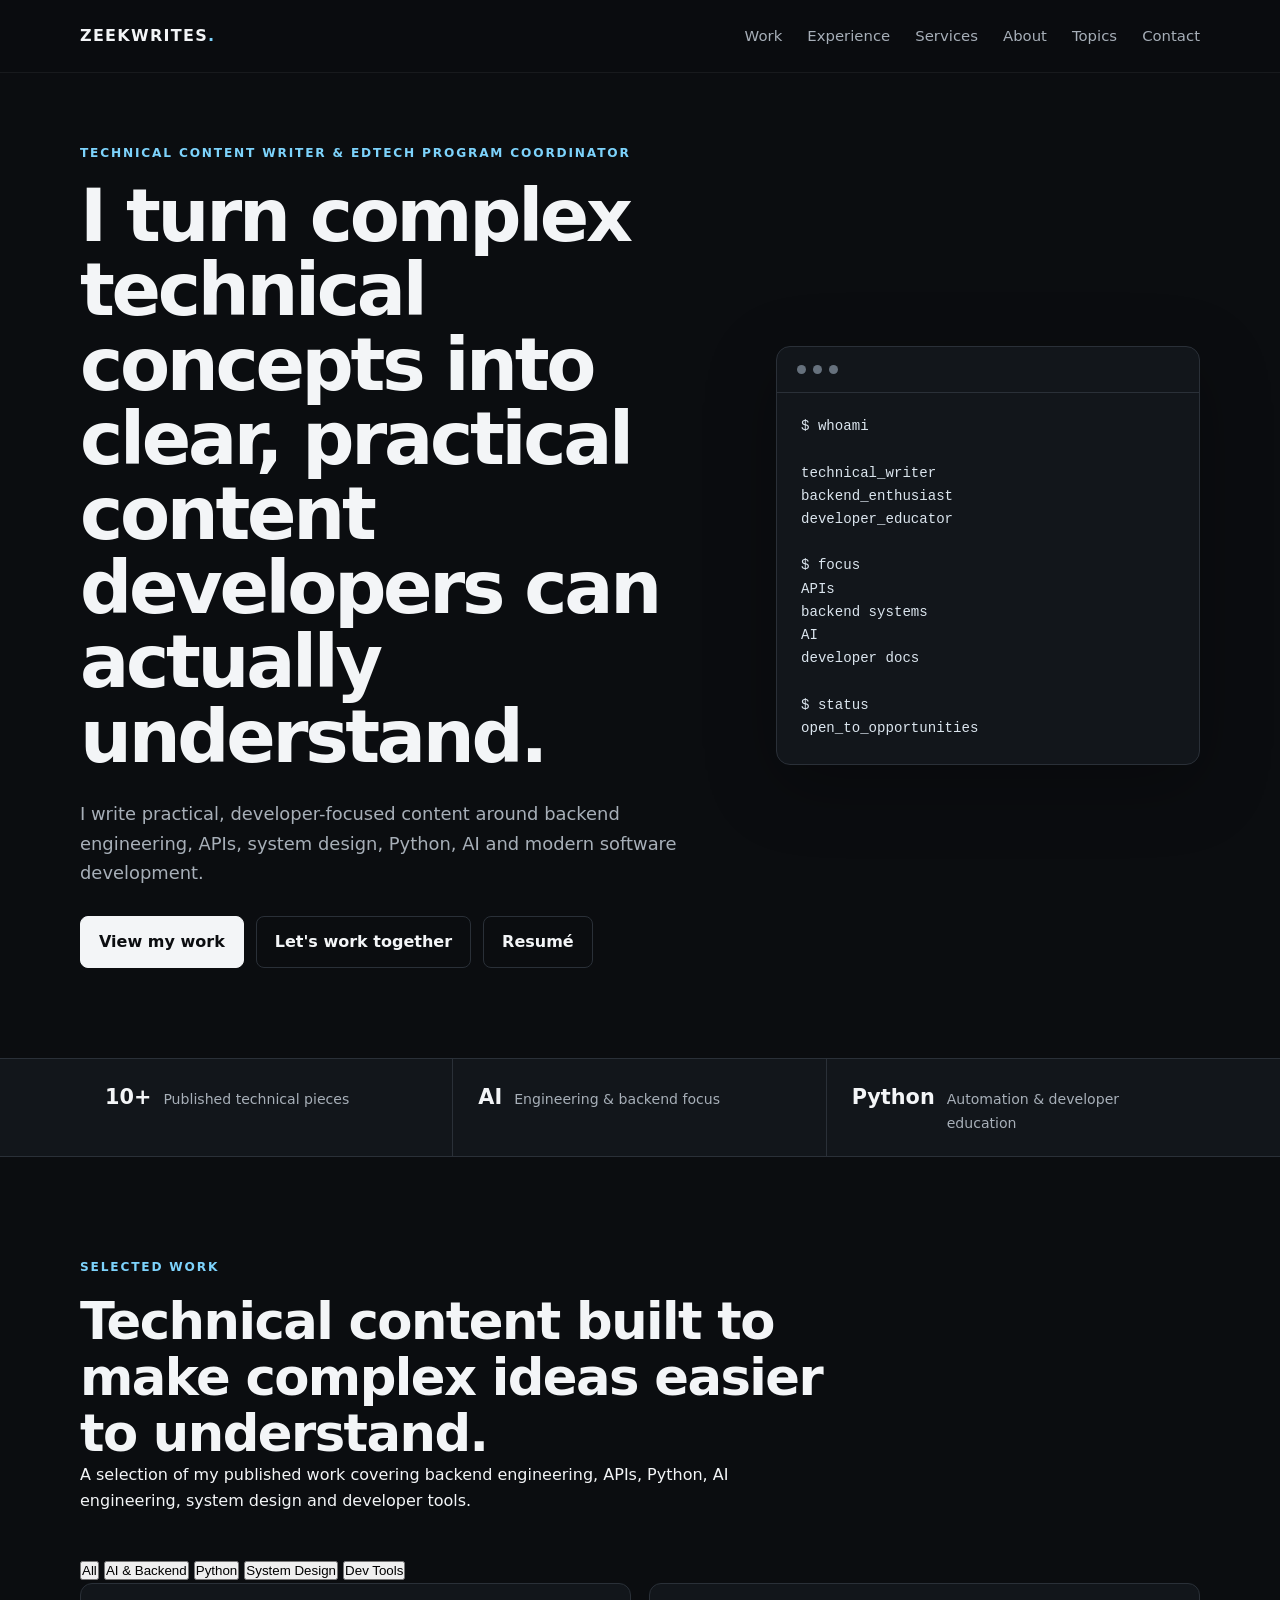
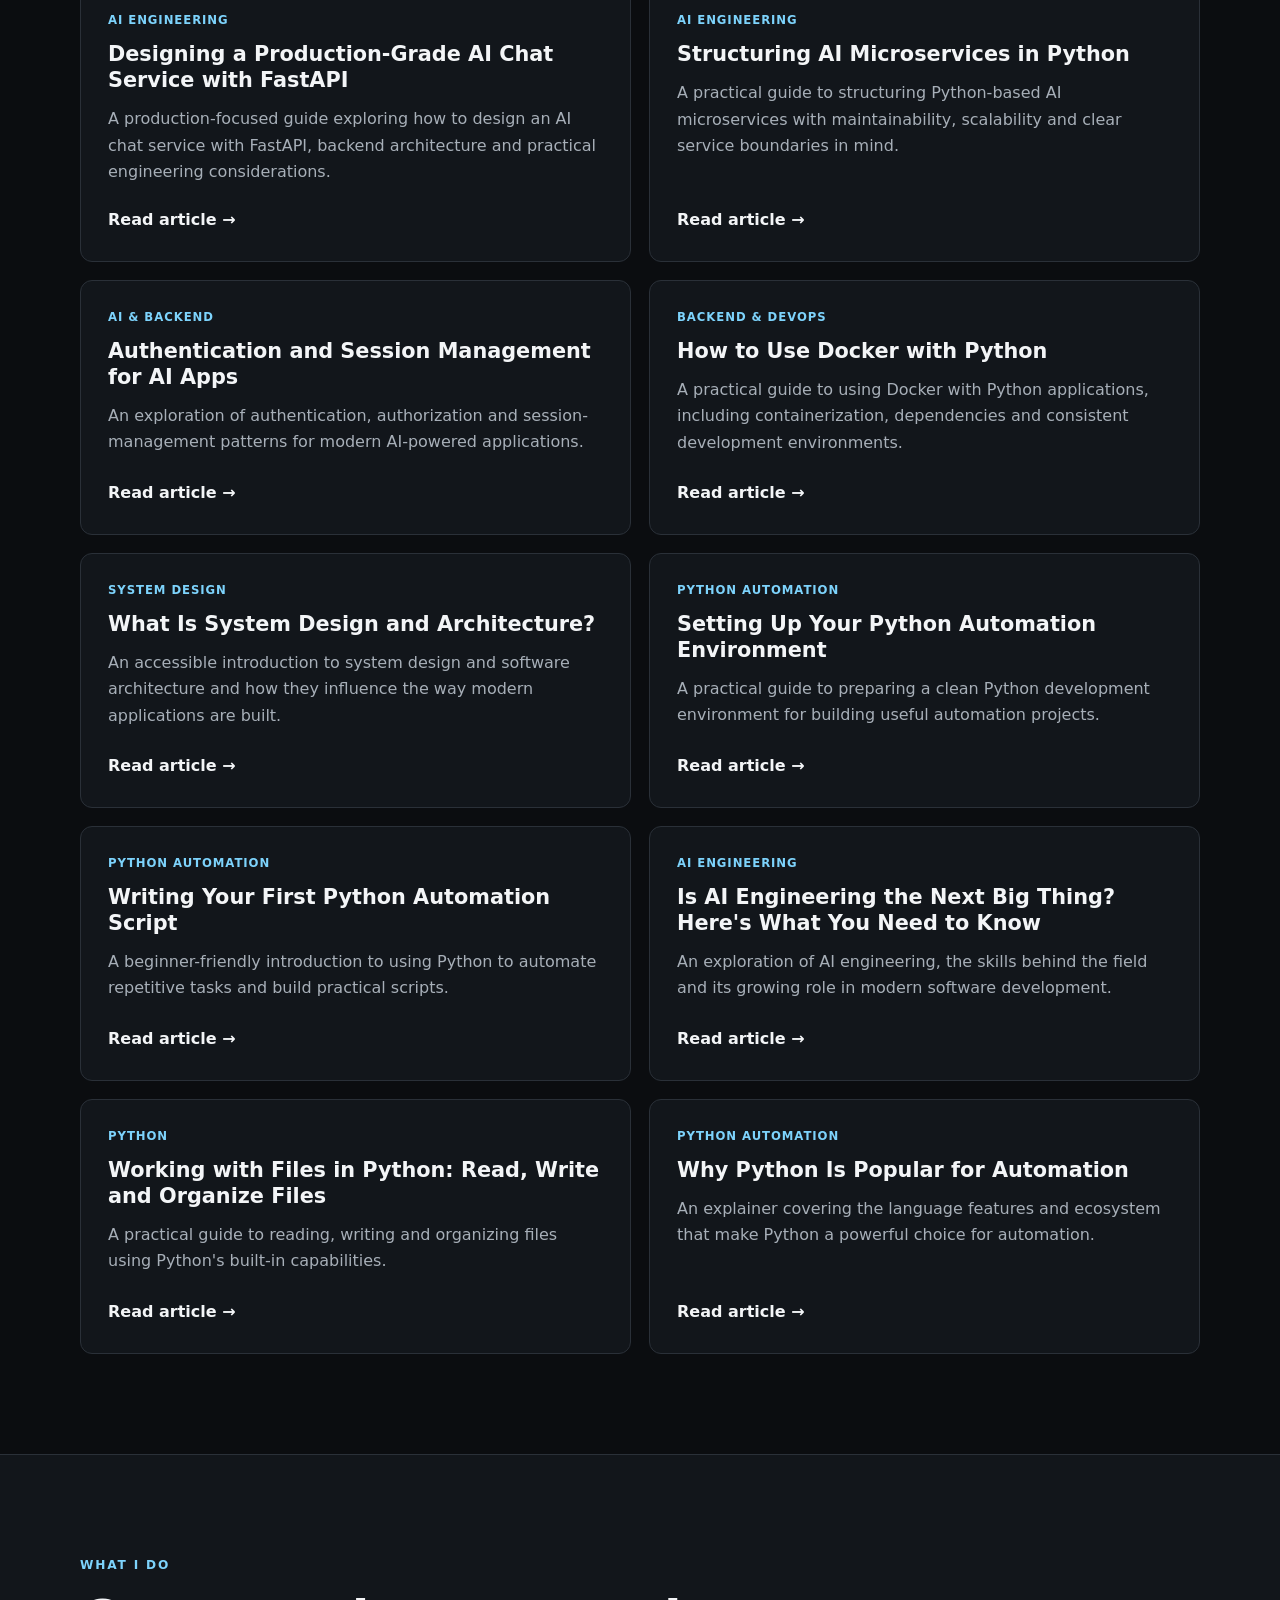
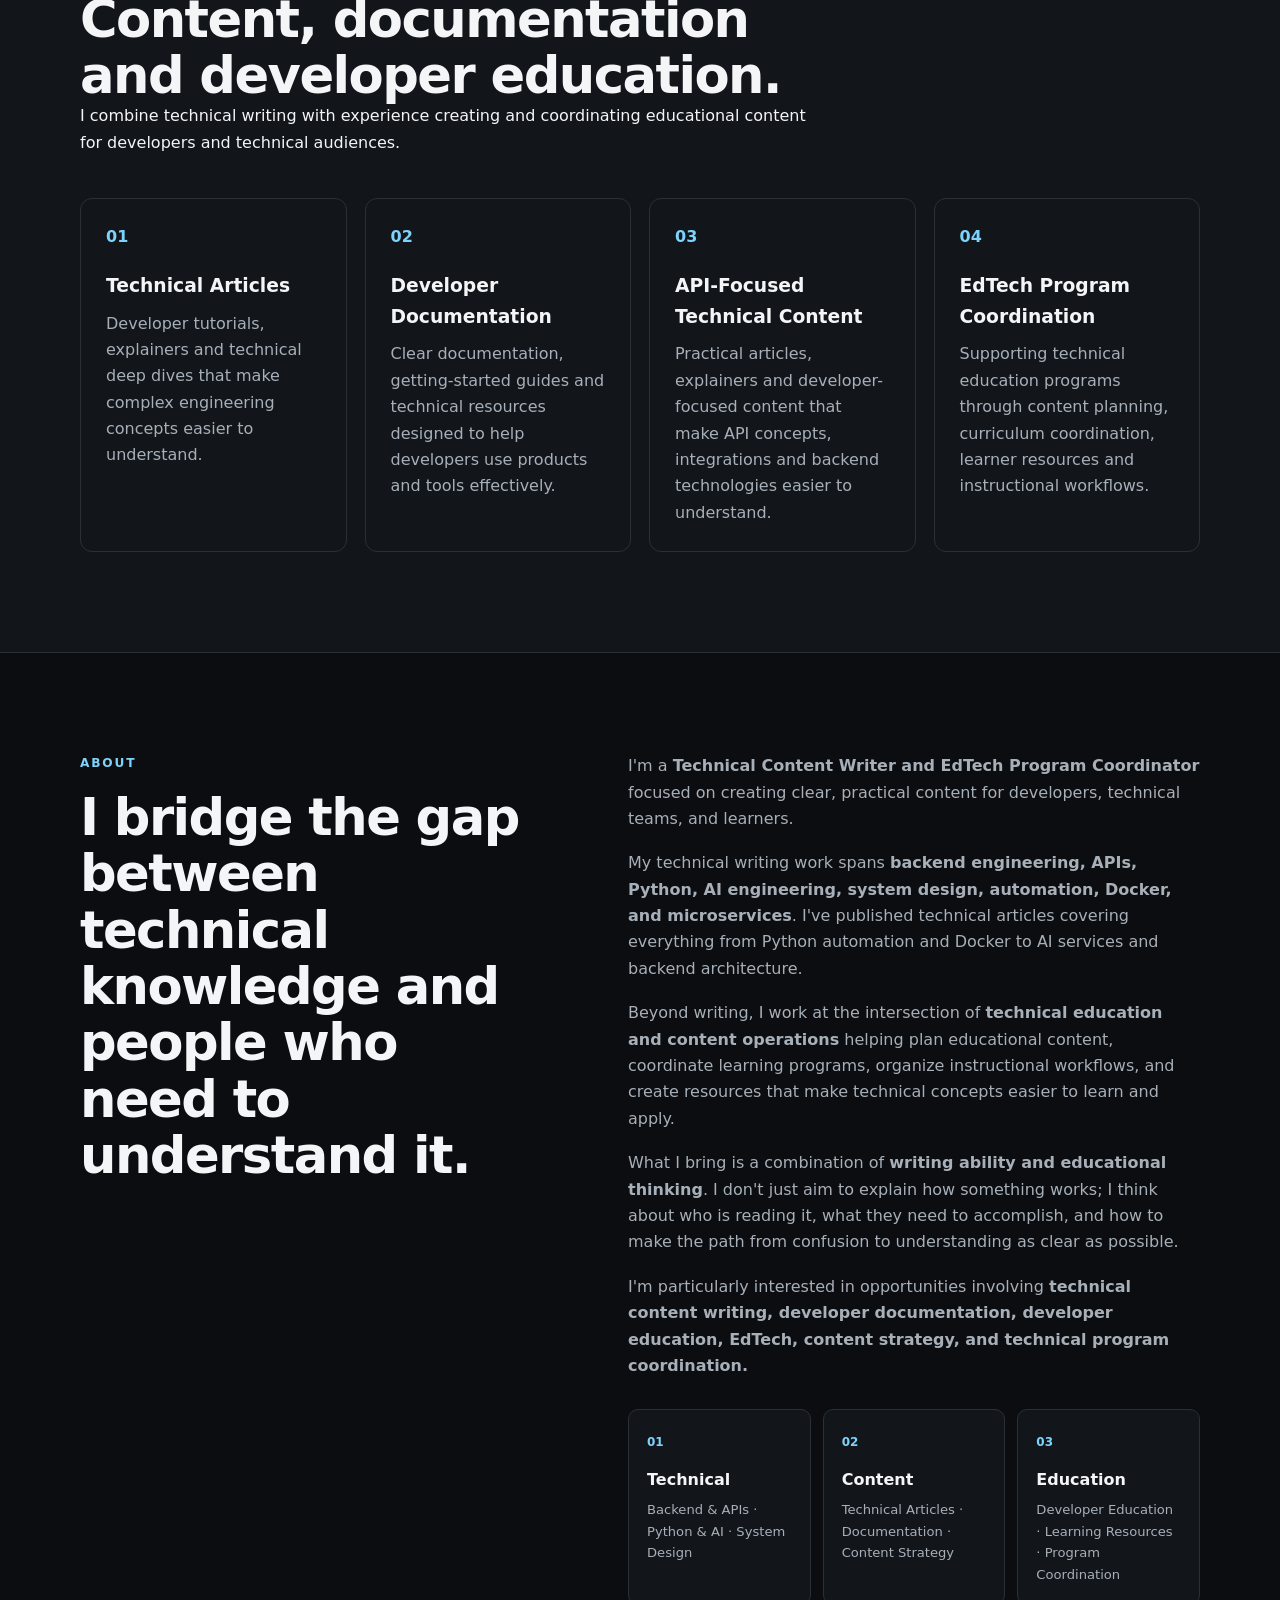
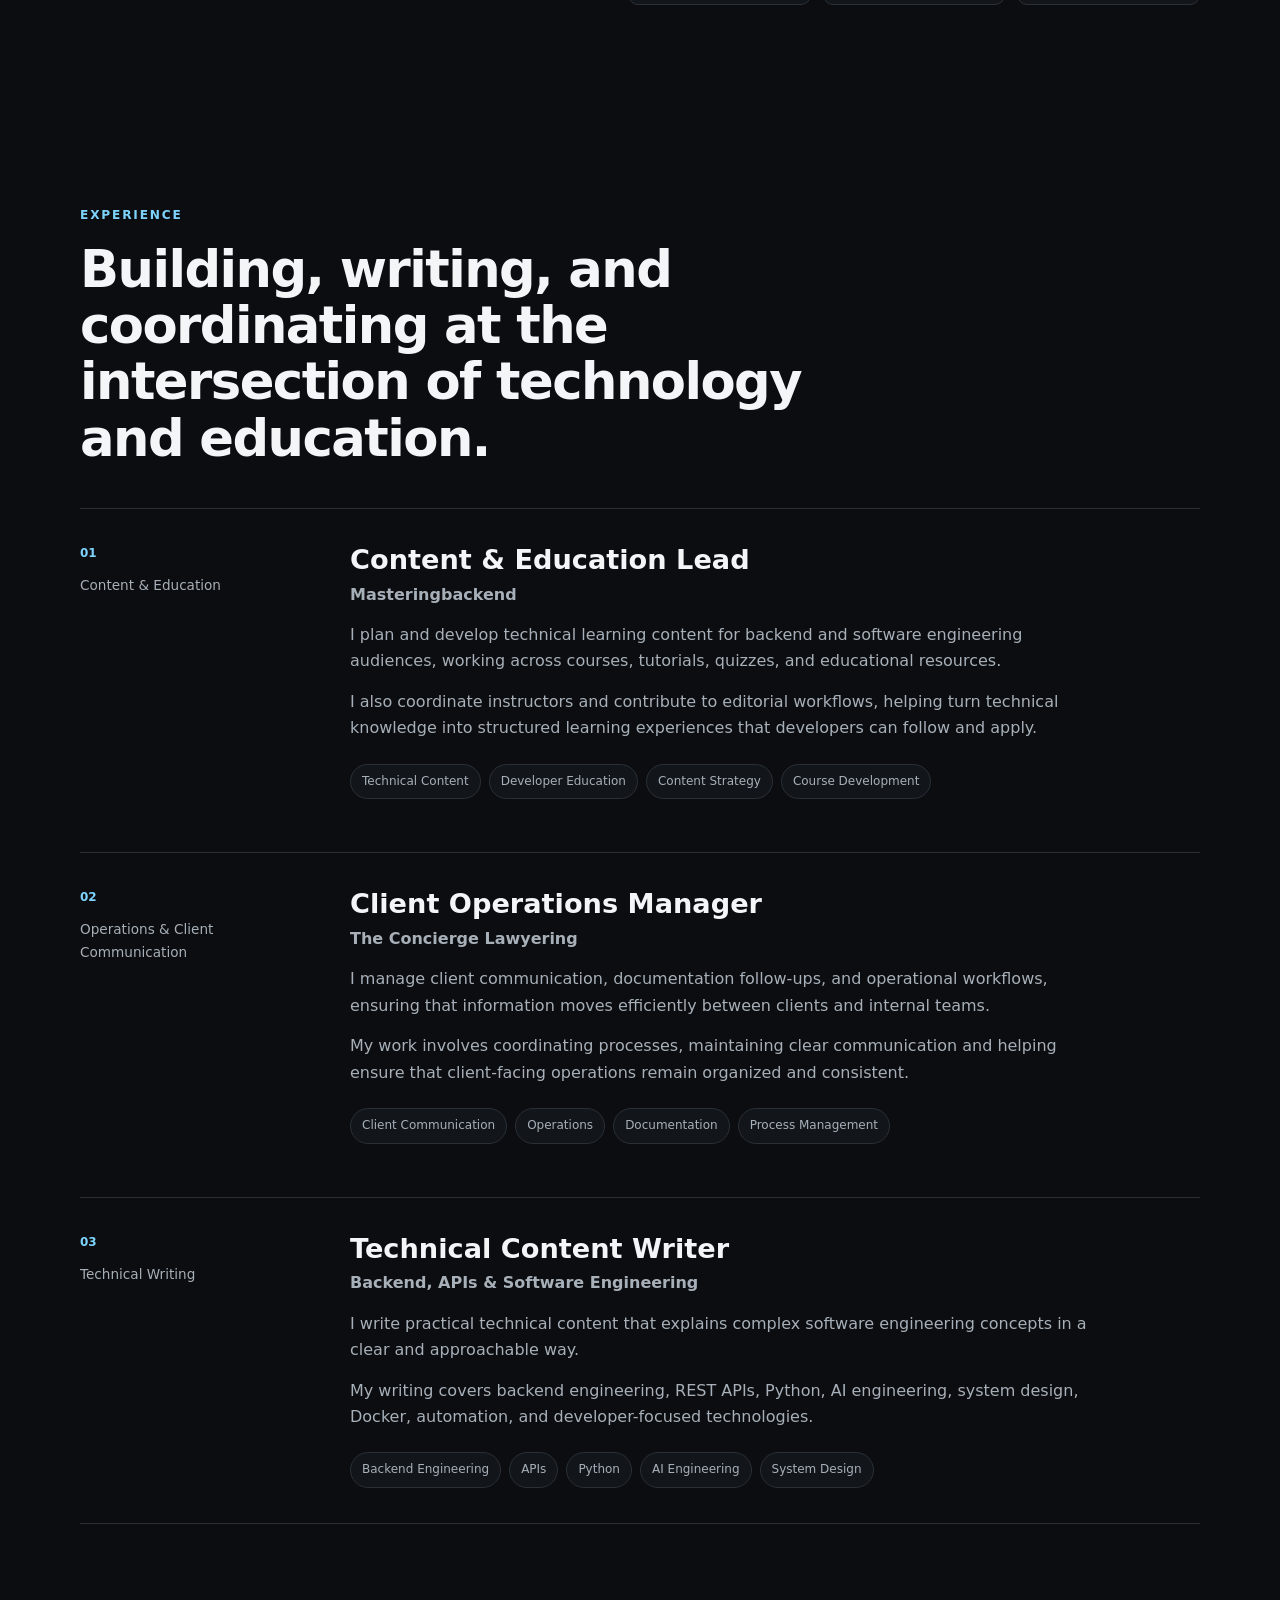
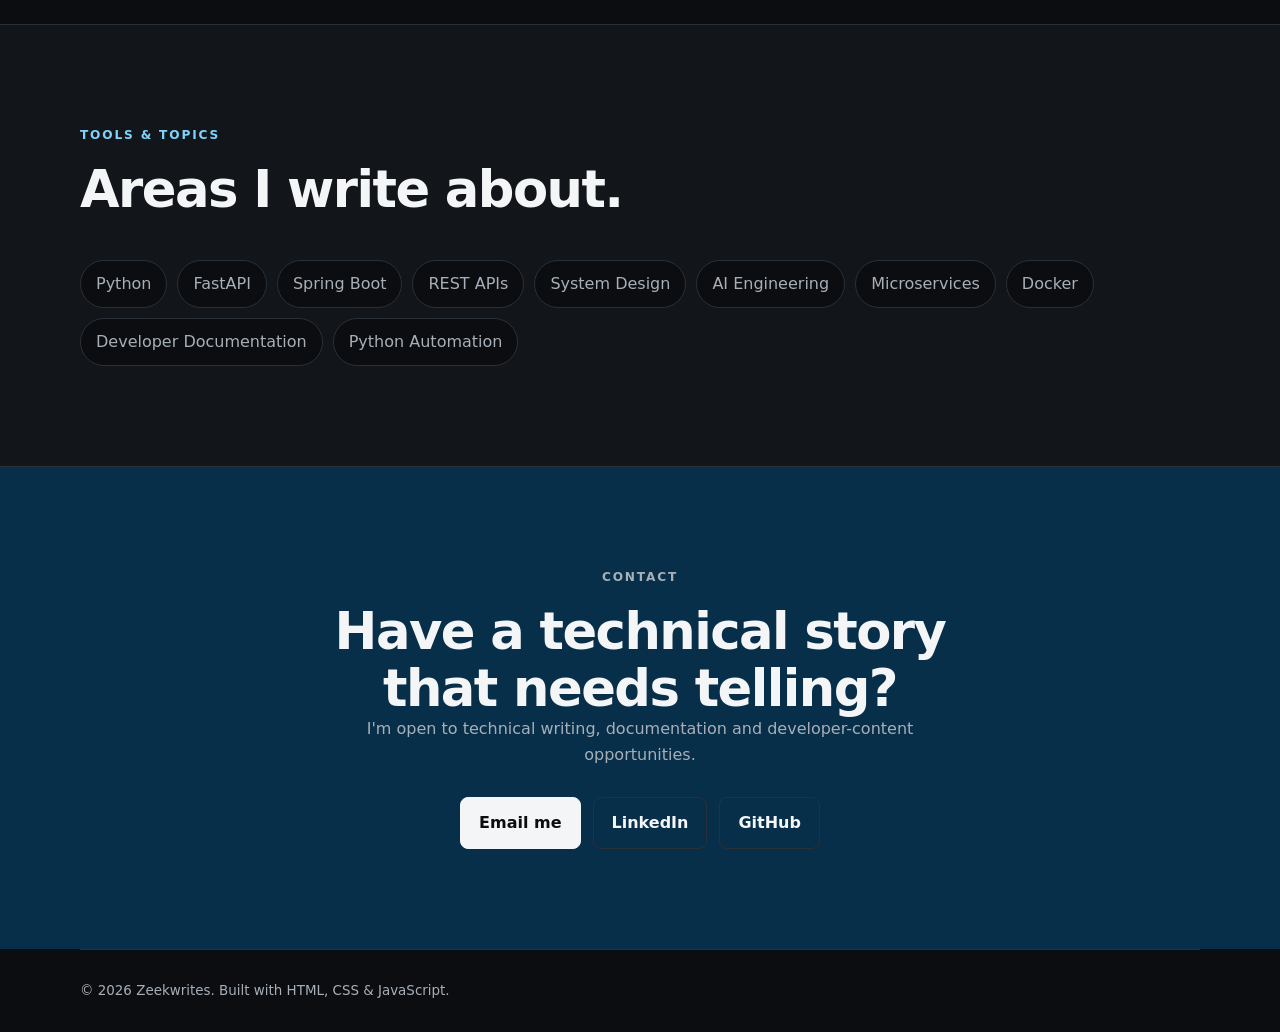
==== index.html @ 222c81f4 "Update index.html Add article category filters to selected work" ====
<!DOCTYPE html>
<html lang="en">
<head>
<meta charset="UTF-8">
<meta name="viewport" content="width=device-width, initial-scale=1.0">
<meta name="description" content="Zeekwrites — Technical Content Writer and EdTech Program Coordinator specializing in backend engineering, APIs, AI, Python and system design.">
<title>Zeekwrites — Technical Content Writer & EdTech Program Coordinator</title>
<link rel="stylesheet" href="style.css">
</head>
<body>
<header class="site-header">
<nav class="nav container">
<a class="brand" href="#home">ZEEKWRITES<span>.</span></a>
<button class="menu-toggle" aria-label="Open navigation">☰</button>
<div class="nav-links">
<a href="#work">Work</a>
<a href="#experience">Experience</a>
<a href="#services">Services</a>
<a href="#about">About</a>
<a href="#topics">Topics</a>
<a href="#contact">Contact</a>
</div>
</nav>
</header>

<main id="home">
<section class="hero container">
<div class="hero-copy">
<p class="eyebrow">TECHNICAL CONTENT WRITER & EDTECH PROGRAM COORDINATOR</p>
<h1>I turn complex technical concepts into clear, practical content developers can actually understand.</h1>
<p class="hero-text">I write practical, developer-focused content around backend engineering, APIs, system design, Python, AI and modern software development.</p>
<div class="hero-actions">
<a class="button primary" href="#work">View my work</a>
<a class="button secondary" href="#contact">Let's work together</a>
<a class="button secondary" href="Fawole-Toluwanimi-Ezekiel-CV.pdf" target="_blank" rel="noopener">Resumé</a>
</div>
</div>
<div class="hero-card">
<div class="terminal-top"><span></span><span></span><span></span></div>
<pre><code>$ whoami

technical_writer
backend_enthusiast
developer_educator

$ focus
APIs
backend systems
AI
developer docs

$ status
open_to_opportunities</code></pre>
</div>
</section>

<section class="proof-strip">
<div class="container proof-inner">
<div><strong>10+</strong><span>Published technical pieces</span></div>
<div><strong>AI</strong><span>Engineering & backend focus</span></div>
<div><strong>Python</strong><span>Automation & developer education</span></div>
</div>
</section>

<section id="work" class="section container">
  <div class="section-heading">
    <p class="eyebrow">SELECTED WORK</p>
    <h2>Technical content built to make complex ideas easier to understand.</h2>
    <p class="section-intro">
      A selection of my published work covering backend engineering,
      APIs, Python, AI engineering, system design and developer tools.
    </p>
  </div>

  <div class="work-filters">
<button class="filter-button active" data-filter="all">All</button>
<button class="filter-button" data-filter="ai">AI & Backend</button>
<button class="filter-button" data-filter="python">Python</button>
<button class="filter-button" data-filter="system">System Design</button>
<button class="filter-button" data-filter="tools">Dev Tools</button>
</div>
  
  <div class="work-grid">

    <article class="work-card" data-category="ai">
      <span class="tag">AI Engineering</span>
      <h3>Designing a Production-Grade AI Chat Service with FastAPI</h3>
      <p>
        A production-focused guide exploring how to design an AI chat service
        with FastAPI, backend architecture and practical engineering considerations.
      </p>
      <a
        href="https://blog.masteringbackend.com/designing-a-production-grade-ai-chat-service-with-fast-api"
        class="text-link"
        target="_blank"
        rel="noopener noreferrer"
      >
        Read article →
      </a>
    </article>

    <article class="work-card" data-category="ai">
      <span class="tag">AI Engineering</span>
      <h3>Structuring AI Microservices in Python</h3>
      <p>
        A practical guide to structuring Python-based AI microservices with
        maintainability, scalability and clear service boundaries in mind.
      </p>
      <a
        href="https://blog.masteringbackend.com/structuring-ai-microservices-in-python"
        class="text-link"
        target="_blank"
        rel="noopener noreferrer"
      >
        Read article →
      </a>
    </article>

    <article class="work-card" data-category="ai">
      <span class="tag">AI & Backend</span>
      <h3>Authentication and Session Management for AI Apps</h3>
      <p>
        An exploration of authentication, authorization and session-management
        patterns for modern AI-powered applications.
      </p>
      <a
        href="https://blog.masteringbackend.com/authentication-and-session-management-for-ai-apps"
        class="text-link"
        target="_blank"
        rel="noopener noreferrer"
      >
        Read article →
      </a>
    </article>

    <article class="work-card" data-category="tools">
      <span class="tag">Backend & DevOps</span>
      <h3>How to Use Docker with Python</h3>
      <p>
        A practical guide to using Docker with Python applications, including
        containerization, dependencies and consistent development environments.
      </p>
      <a
        href="https://blog.masteringbackend.com/how-to-use-docker-with-python"
        class="text-link"
        target="_blank"
        rel="noopener noreferrer"
      >
        Read article →
      </a>
    </article>

    <article class="work-card" data-category="system">
      <span class="tag">System Design</span>
      <h3>What Is System Design and Architecture?</h3>
      <p>
        An accessible introduction to system design and software architecture
        and how they influence the way modern applications are built.
      </p>
      <a
        href="https://blog.masteringbackend.com/what-is-system-design-and-architecture"
        class="text-link"
        target="_blank"
        rel="noopener noreferrer"
      >
        Read article →
      </a>
    </article>

   <article class="work-card" data-category="python">
      <span class="tag">Python Automation</span>
      <h3>Setting Up Your Python Automation Environment</h3>
      <p>
        A practical guide to preparing a clean Python development environment
        for building useful automation projects.
      </p>
      <a
        href="https://blog.masteringbackend.com/setting-up-your-python-automation-environment"
        class="text-link"
        target="_blank"
        rel="noopener noreferrer"
      >
        Read article →
      </a>
    </article>

    <article class="work-card" data-category="python">
      <span class="tag">Python Automation</span>
      <h3>Writing Your First Python Automation Script</h3>
      <p>
        A beginner-friendly introduction to using Python to automate repetitive
        tasks and build practical scripts.
      </p>
      <a
        href="https://blog.masteringbackend.com/writing-your-first-python-automation-script"
        class="text-link"
        target="_blank"
        rel="noopener noreferrer"
      >
        Read article →
      </a>
    </article>

    <article class="work-card" data-category="ai">
      <span class="tag">AI Engineering</span>
      <h3>Is AI Engineering the Next Big Thing? Here's What You Need to Know</h3>
      <p>
        An exploration of AI engineering, the skills behind the field and its
        growing role in modern software development.
      </p>
      <a
        href="https://blog.masteringbackend.com/is-ai-engineering-the-next-big-thing-heres-what-you-need-to-know"
        class="text-link"
        target="_blank"
        rel="noopener noreferrer"
      >
        Read article →
      </a>
    </article>

    <article class="work-card" data-category="python">
      <span class="tag">Python</span>
      <h3>Working with Files in Python: Read, Write and Organize Files</h3>
      <p>
        A practical guide to reading, writing and organizing files using
        Python's built-in capabilities.
      </p>
      <a
        href="https://blog.masteringbackend.com/working-with-files-in-python-read-write-and-organize-files"
        class="text-link"
        target="_blank"
        rel="noopener noreferrer"
      >
        Read article →
      </a>
    </article>

    <article class="work-card" data-category="python">
      <span class="tag">Python Automation</span>
      <h3>Why Python Is Popular for Automation</h3>
      <p>
        An explainer covering the language features and ecosystem that make
        Python a powerful choice for automation.
      </p>
      <a
        href="https://blog.masteringbackend.com/why-python-is-popular-for-automation"
        class="text-link"
        target="_blank"
        rel="noopener noreferrer"
      >
        Read article →
      </a>
    </article>

  </div>
</section>

<section id="services" class="section alt">
  <div class="container">

    <div class="section-heading">
      <p class="eyebrow">WHAT I DO</p>
      <h2>Content, documentation and developer education.</h2>
      <p class="section-intro">
        I combine technical writing with experience creating and coordinating
        educational content for developers and technical audiences.
      </p>
    </div>

    <div class="services-grid">

      <div class="service">
        <span>01</span>
        <h3>Technical Articles</h3>
        <p>
          Developer tutorials, explainers and technical deep dives that make
          complex engineering concepts easier to understand.
        </p>
      </div>

      <div class="service">
        <span>02</span>
        <h3>Developer Documentation</h3>
        <p>
          Clear documentation, getting-started guides and technical resources
          designed to help developers use products and tools effectively.
        </p>
      </div>

      <div class="service">
        <span>03</span>
        <h3>API-Focused Technical Content</h3>
        <p>
          Practical articles, explainers and developer-focused content that make API concepts, integrations and backend technologies easier to understand.
        </p>
      </div>

      <div class="service">
        <span>04</span>
        <h3>EdTech Program Coordination</h3>
        <p>
          Supporting technical education programs through content planning,
          curriculum coordination, learner resources and instructional workflows.
        </p>
      </div>

    </div>
  </div>
</section>

<section id="about" class="section container about">

  <div>
    <p class="eyebrow">ABOUT</p>

    <h2>
      I bridge the gap between technical knowledge and people who need to understand it.
    </h2>
  </div>

  <div>

    <p>
      I'm a <strong>Technical Content Writer and EdTech Program Coordinator</strong>
      focused on creating clear, practical content for developers, technical teams,
      and learners.
    </p>

    <p>
      My technical writing work spans <strong>backend engineering, APIs, Python,
      AI engineering, system design, automation, Docker, and microservices</strong>.
      I've published technical articles covering everything from Python automation
      and Docker to AI services and backend architecture.
    </p>

    <p>
      Beyond writing, I work at the intersection of
      <strong>technical education and content operations</strong> helping plan
      educational content, coordinate learning programs, organize instructional
      workflows, and create resources that make technical concepts easier to learn
      and apply.
    </p>

    <p>
      What I bring is a combination of
      <strong>writing ability and educational thinking</strong>.
      I don't just aim to explain how something works; I think about who is reading it,
      what they need to accomplish, and how to make the path from confusion to
      understanding as clear as possible.
    </p>

    <p>
      I'm particularly interested in opportunities involving
      <strong>technical content writing, developer documentation, developer education,
      EdTech, content strategy, and technical program coordination.</strong>
    </p>

    <div class="about-highlights">

      <div class="about-highlight">
        <span>01</span>
        <h3>Technical</h3>
        <p>Backend & APIs · Python & AI · System Design</p>
      </div>

      <div class="about-highlight">
        <span>02</span>
        <h3>Content</h3>
        <p>Technical Articles · Documentation · Content Strategy</p>
      </div>

      <div class="about-highlight">
        <span>03</span>
        <h3>Education</h3>
        <p>Developer Education · Learning Resources · Program Coordination</p>
      </div>

    </div>

  </div>

</section>

<section id="experience" class="section experience">
  <div class="container">

    <div class="section-heading">
      <p class="eyebrow">EXPERIENCE</p>
      <h2>Building, writing, and coordinating at the intersection of technology and education.</h2>
    </div>

    <div class="experience-list">

      <article class="experience-item">
        <div class="experience-meta">
          <span>01</span>
          <p>Content & Education</p>
        </div>

        <div class="experience-content">
          <h3>Content & Education Lead</h3>
          <p class="experience-company">Masteringbackend</p>

          <p>
            I plan and develop technical learning content for backend and software
            engineering audiences, working across courses, tutorials, quizzes, and
            educational resources.
          </p>

          <p>
            I also coordinate instructors and contribute to editorial workflows,
            helping turn technical knowledge into structured learning experiences
            that developers can follow and apply.
          </p>

          <div class="experience-tags">
            <span>Technical Content</span>
            <span>Developer Education</span>
            <span>Content Strategy</span>
            <span>Course Development</span>
          </div>
        </div>
      </article>


      <article class="experience-item">
        <div class="experience-meta">
          <span>02</span>
          <p>Operations & Client Communication</p>
        </div>

        <div class="experience-content">
          <h3>Client Operations Manager</h3>
          <p class="experience-company">The Concierge Lawyering</p>

          <p>
            I manage client communication, documentation follow-ups, and operational
            workflows, ensuring that information moves efficiently between clients
            and internal teams.
          </p>

          <p>
            My work involves coordinating processes, maintaining clear communication
            and helping ensure that client-facing operations remain organized and
            consistent.
          </p>

          <div class="experience-tags">
            <span>Client Communication</span>
            <span>Operations</span>
            <span>Documentation</span>
            <span>Process Management</span>
          </div>
        </div>
      </article>


      <article class="experience-item">
        <div class="experience-meta">
          <span>03</span>
          <p>Technical Writing</p>
        </div>

        <div class="experience-content">
          <h3>Technical Content Writer</h3>
          <p class="experience-company">Backend, APIs & Software Engineering</p>

          <p>
            I write practical technical content that explains complex software
            engineering concepts in a clear and approachable way.
          </p>

          <p>
            My writing covers backend engineering, REST APIs, Python, AI engineering,
            system design, Docker, automation, and developer-focused technologies.
          </p>

          <div class="experience-tags">
            <span>Backend Engineering</span>
            <span>APIs</span>
            <span>Python</span>
            <span>AI Engineering</span>
            <span>System Design</span>
          </div>
        </div>
      </article>

    </div>
  </div>
</section>
  
<section id="topics" class="section alt">
<div class="container">
<div class="section-heading"><p class="eyebrow">TOOLS & TOPICS</p><h2>Areas I write about.</h2></div>
<div class="topic-list">
<span>Python</span><span>FastAPI</span><span>Spring Boot</span><span>REST APIs</span><span>System Design</span><span>AI Engineering</span><span>Microservices</span><span>Docker</span><span>Developer Documentation</span><span>Python Automation</span>
</div>
</div>
</section>

<section id="contact" class="section contact">
<div class="container contact-inner">
<p class="eyebrow">CONTACT</p>
<h2>Have a technical story that needs telling?</h2>
<p>I'm open to technical writing, documentation and developer-content opportunities.</p>
<div class="contact-links">
<a class="button primary" href="mailto:fawoleezekiel1@gmail.com">Email me</a>
<a class="button secondary" href="https://www.linkedin.com/in/ezekiel-fawole" target="_blank" rel="noopener">LinkedIn</a>
<a class="button secondary" href="https://github.com/tolueneexx" target="_blank" rel="noopener">GitHub</a>
</div>
</div>
</section>
</main>

<footer class="footer container">
<p>© <span id="year"></span> Zeekwrites. Built with HTML, CSS & JavaScript.</p>
</footer>
<script src="script.js"></script>
</body>
</html>
---- style.css ----
:root{--bg:#0b0d10;--surface:#12161b;--text:#f3f5f7;--muted:#a7afb8;--line:#2a3038;--accent:#7dd3fc;--accent-dark:#082f49;--max:1120px}
*{box-sizing:border-box;margin:0;padding:0}html{scroll-behavior:smooth}body{font-family:Inter,ui-sans-serif,system-ui,-apple-system,BlinkMacSystemFont,"Segoe UI",sans-serif;background:var(--bg);color:var(--text);line-height:1.65}a{color:inherit;text-decoration:none}.container{width:min(calc(100% - 40px),var(--max));margin:auto}
.site-header{position:sticky;top:0;z-index:10;background:rgba(11,13,16,.9);backdrop-filter:blur(14px);border-bottom:1px solid rgba(255,255,255,.06)}.nav{height:72px;display:flex;align-items:center;justify-content:space-between}.brand{font-weight:800;letter-spacing:.08em}.brand span{color:var(--accent)}.nav-links{display:flex;gap:25px;color:var(--muted);font-size:.93rem}.nav-links a:hover{color:var(--text)}.menu-toggle{display:none;background:none;border:0;color:var(--text);font-size:1.5rem}
.hero{min-height:76vh;display:grid;grid-template-columns:1.2fr .8fr;gap:60px;align-items:center;padding:70px 0 90px}.eyebrow{color:var(--accent);font-size:.76rem;font-weight:800;letter-spacing:.15em;margin-bottom:16px}.hero h1{font-size:clamp(2.6rem,5.7vw,5.2rem);line-height:1.02;letter-spacing:-.045em}.hero-text{color:var(--muted);font-size:1.12rem;max-width:680px;margin-top:25px}.hero-actions,.contact-links{display:flex;flex-wrap:wrap;gap:12px;margin-top:28px}.button{display:inline-flex;padding:12px 18px;border-radius:8px;font-weight:750;border:1px solid var(--line)}.button.primary{background:var(--text);color:var(--bg);border-color:var(--text)}.button.secondary{background:transparent}
.hero-card{background:var(--surface);border:1px solid var(--line);border-radius:14px;padding:0 24px 24px;box-shadow:0 20px 70px rgba(0,0,0,.28)}.terminal-top{height:46px;display:flex;align-items:center;gap:7px;border-bottom:1px solid var(--line);margin:0 -24px 22px;padding:0 20px}.terminal-top span{width:9px;height:9px;border-radius:50%;background:#66717d}pre{overflow:auto;color:#dbe5ee;font-size:.88rem}
.proof-strip{border-block:1px solid var(--line);background:var(--surface)}.proof-inner{display:grid;grid-template-columns:repeat(3,1fr)}.proof-inner div{padding:21px 25px;border-right:1px solid var(--line);display:flex;gap:12px;align-items:baseline}.proof-inner div:last-child{border-right:0}.proof-inner strong{font-size:1.3rem}.proof-inner span{color:var(--muted);font-size:.88rem}
.section{padding:100px 0}.alt{background:var(--surface);border-block:1px solid var(--line)}.section-heading{max-width:750px;margin-bottom:42px}.section h2{font-size:clamp(2rem,4vw,3.25rem);line-height:1.1;letter-spacing:-.03em}
.work-grid{display:grid;grid-template-columns:repeat(2,1fr);gap:18px}.work-card{background:var(--surface);border:1px solid var(--line);border-radius:12px;padding:27px;min-height:255px;display:flex;flex-direction:column}.work-card:hover{border-color:#46515e;transform:translateY(-2px);transition:.2s}.work-card h3{font-size:1.3rem;line-height:1.25;margin:12px 0}.work-card p{color:var(--muted)}.tag{color:var(--accent);font-size:.73rem;font-weight:800;letter-spacing:.08em;text-transform:uppercase}.text-link{margin-top:auto;padding-top:22px;font-weight:750}
.services-grid{display:grid;grid-template-columns:repeat(4,1fr);gap:18px}.service{padding:25px;border:1px solid var(--line);border-radius:12px}.service span{color:var(--accent);font-weight:800}.service h3{margin:20px 0 9px}.service p,.about p:not(.eyebrow),.contact p{color:var(--muted)}
.about{display:grid;grid-template-columns:.9fr 1.1fr;gap:80px}.about p+p{margin-top:18px}.topic-list{display:flex;flex-wrap:wrap;gap:10px}.topic-list span{border:1px solid var(--line);background:var(--bg);padding:10px 15px;border-radius:999px;color:var(--muted)}
.contact{background:var(--accent-dark);text-align:center}.contact-inner{display:flex;flex-direction:column;align-items:center}.contact h2{max-width:720px}.contact p{max-width:650px}.footer{padding:30px 0;color:var(--muted);font-size:.84rem;border-top:1px solid var(--line)}
@media(max-width:800px){.hero,.about{grid-template-columns:1fr;gap:35px}.hero{padding-top:50px}.work-grid,.services-grid{grid-template-columns:1fr}.proof-inner{grid-template-columns:1fr}.proof-inner div{border-right:0;border-bottom:1px solid var(--line)}.proof-inner div:last-child{border-bottom:0}.nav-links{display:none;position:absolute;top:72px;left:0;right:0;padding:20px;background:var(--bg);border-bottom:1px solid var(--line);flex-direction:column}.nav-links.open{display:flex}.menu-toggle{display:block}.section{padding:75px 0}}
.about-highlights{
display:grid;
grid-template-columns:repeat(3,1fr);
gap:12px;
margin-top:30px
}

.about-highlight{
border:1px solid var(--line);
background:var(--surface);
border-radius:10px;
padding:18px
}

.about-highlight span{
color:var(--accent);
font-size:.75rem;
font-weight:800
}

.about-highlight h3{
margin:12px 0 6px;
font-size:1rem
}

.about-highlight p{
font-size:.82rem;
color:var(--muted)
}

@media(max-width:800px){
.about-highlights{
grid-template-columns:1fr
}
}
.experience {
  background: var(--bg);
}

.experience-list {
  display: flex;
  flex-direction: column;
  gap: 18px;
}

.experience-item {
  display: grid;
  grid-template-columns: 220px 1fr;
  gap: 50px;
  padding: 35px 0;
  border-top: 1px solid var(--line);
}

.experience-item:last-child {
  border-bottom: 1px solid var(--line);
}

.experience-meta {
  display: flex;
  flex-direction: column;
  gap: 10px;
}

.experience-meta span {
  color: var(--accent);
  font-size: .75rem;
  font-weight: 800;
}

.experience-meta p {
  color: var(--muted);
  font-size: .85rem;
}

.experience-content {
  max-width: 760px;
}

.experience-content h3 {
  font-size: 1.7rem;
  line-height: 1.2;
  margin-bottom: 5px;
}

.experience-company {
  color: var(--accent);
  font-weight: 700;
  margin-bottom: 20px;
}

.experience-content > p {
  color: var(--muted);
  margin-bottom: 14px;
}

.experience-tags {
  display: flex;
  flex-wrap: wrap;
  gap: 8px;
  margin-top: 22px;
}

.experience-tags span {
  border: 1px solid var(--line);
  background: var(--surface);
  padding: 7px 11px;
  border-radius: 999px;
  color: var(--muted);
  font-size: .75rem;
}

@media(max-width:800px) {
  .experience-item {
    grid-template-columns: 1fr;
    gap: 20px;
    padding: 30px 0;
  }

  .experience-meta {
    flex-direction: row;
    align-items: center;
    gap: 12px;
  }

  .experience-content h3 {
    font-size: 1.4rem;
  }
}
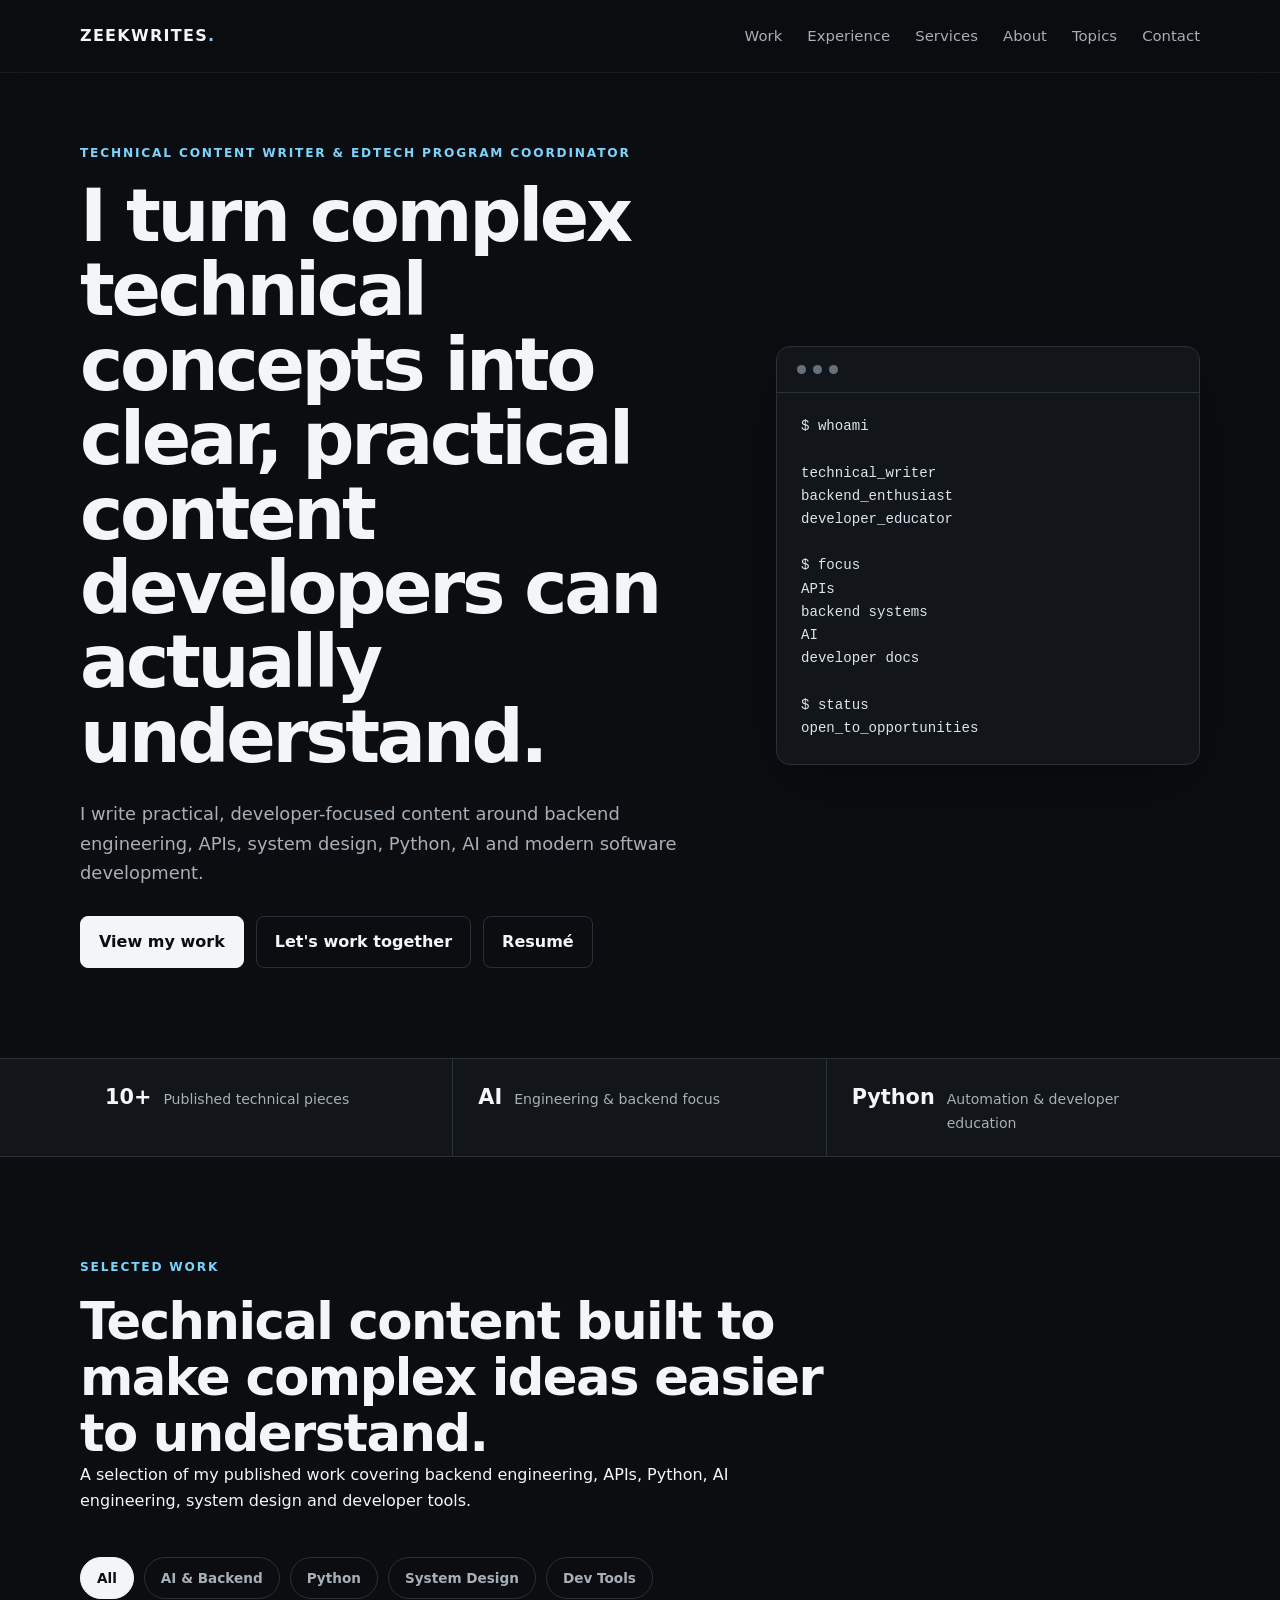
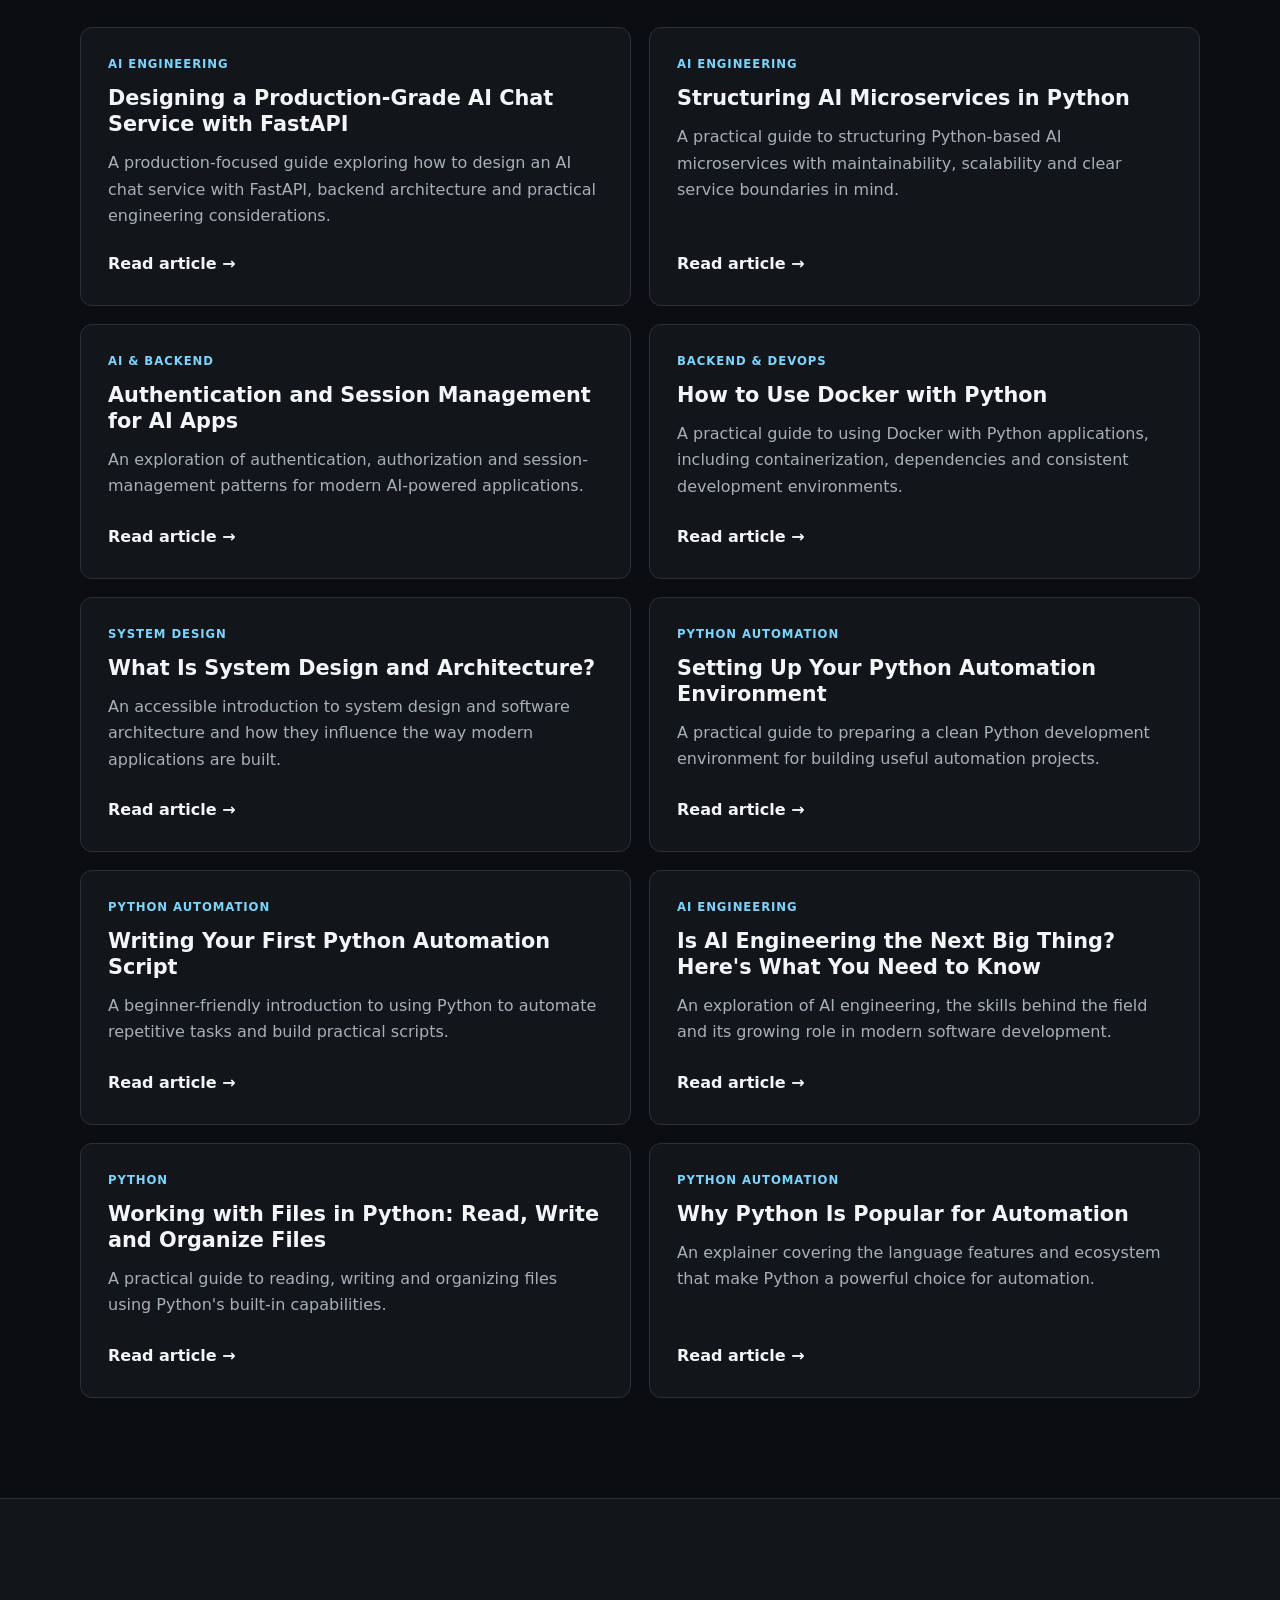
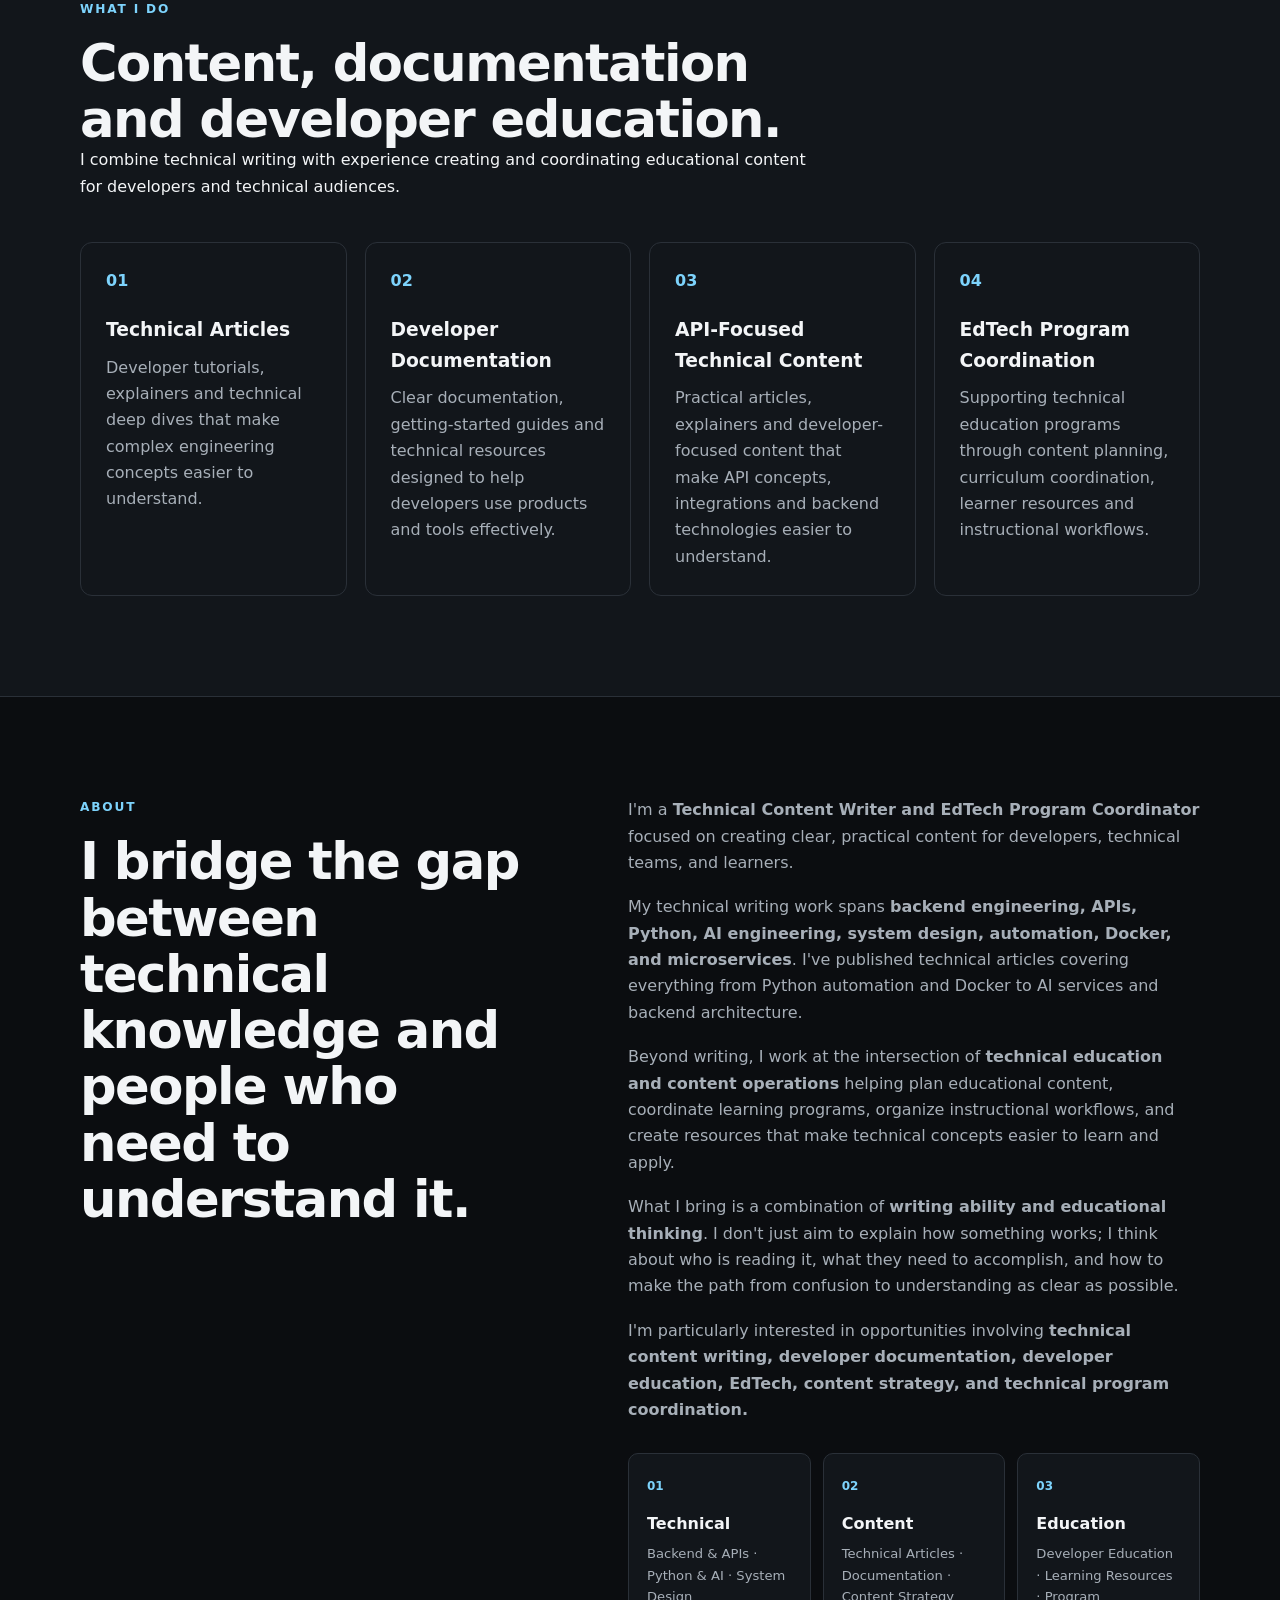
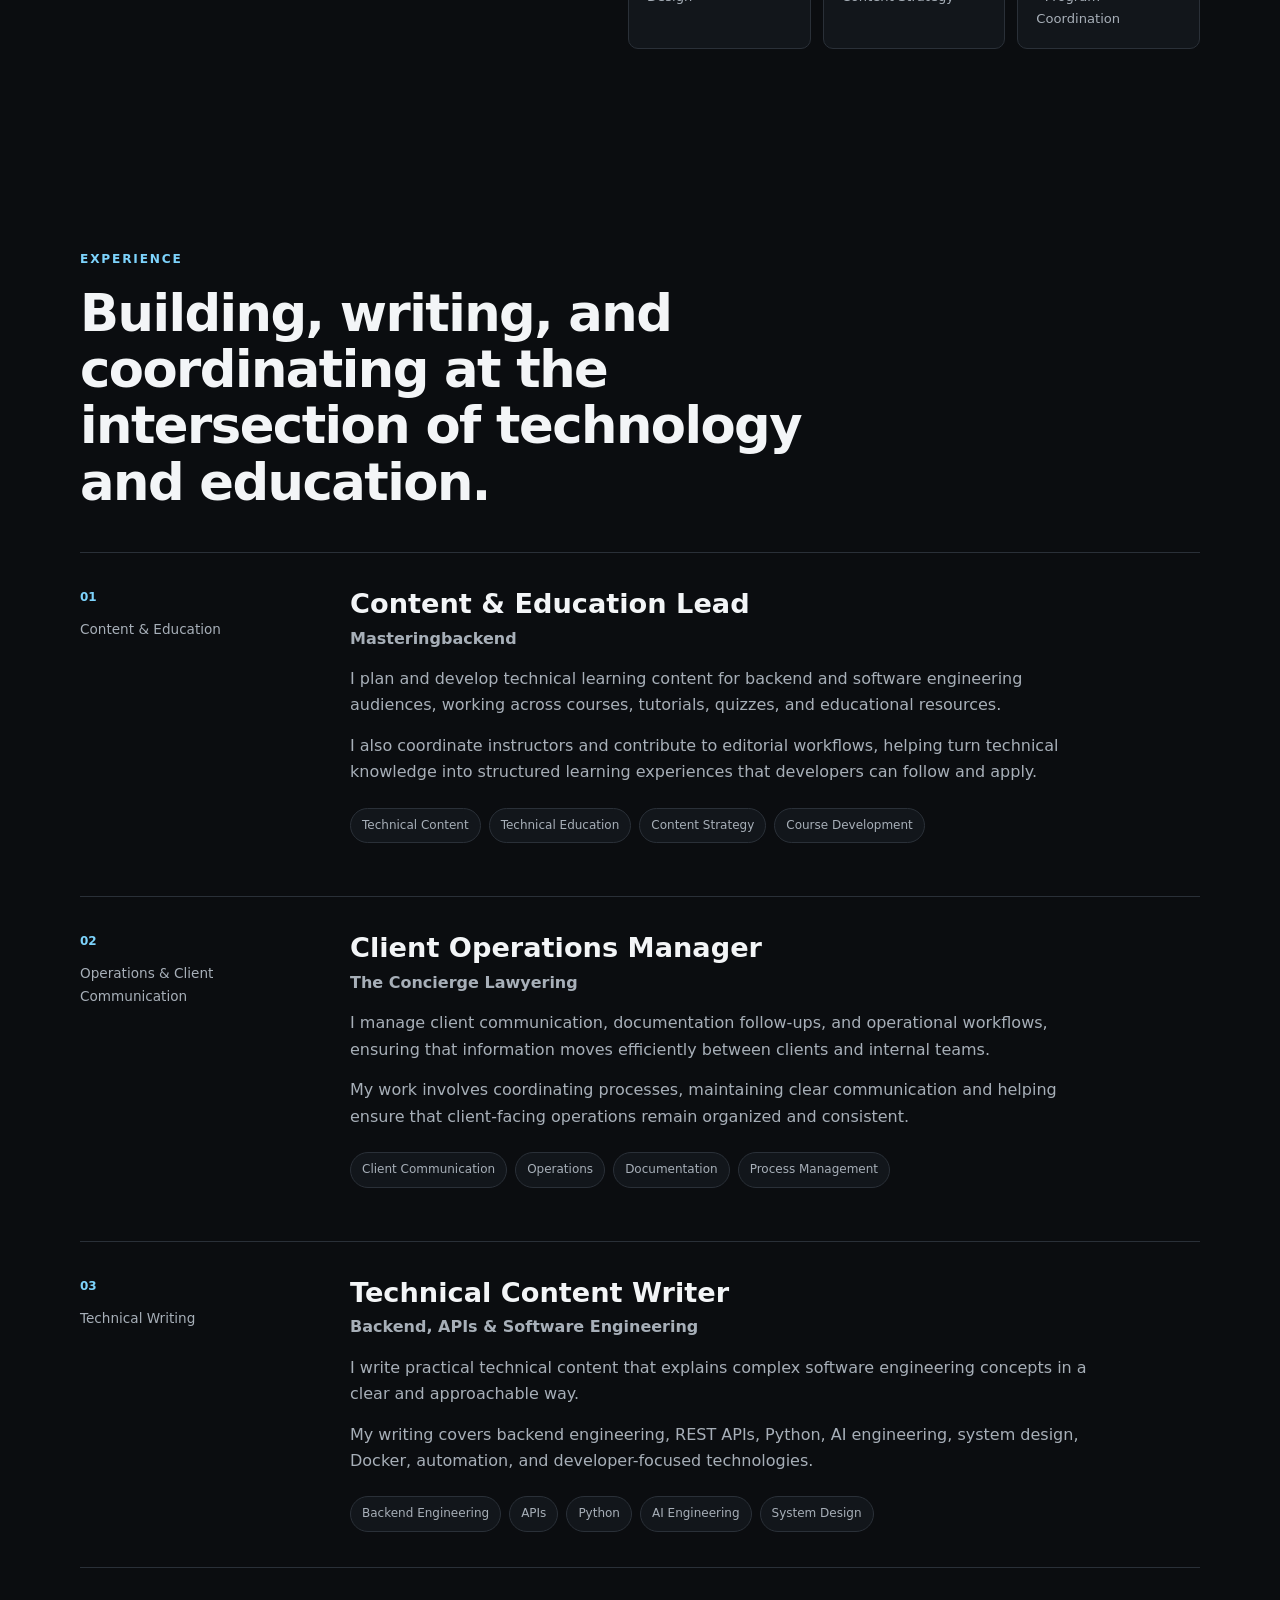
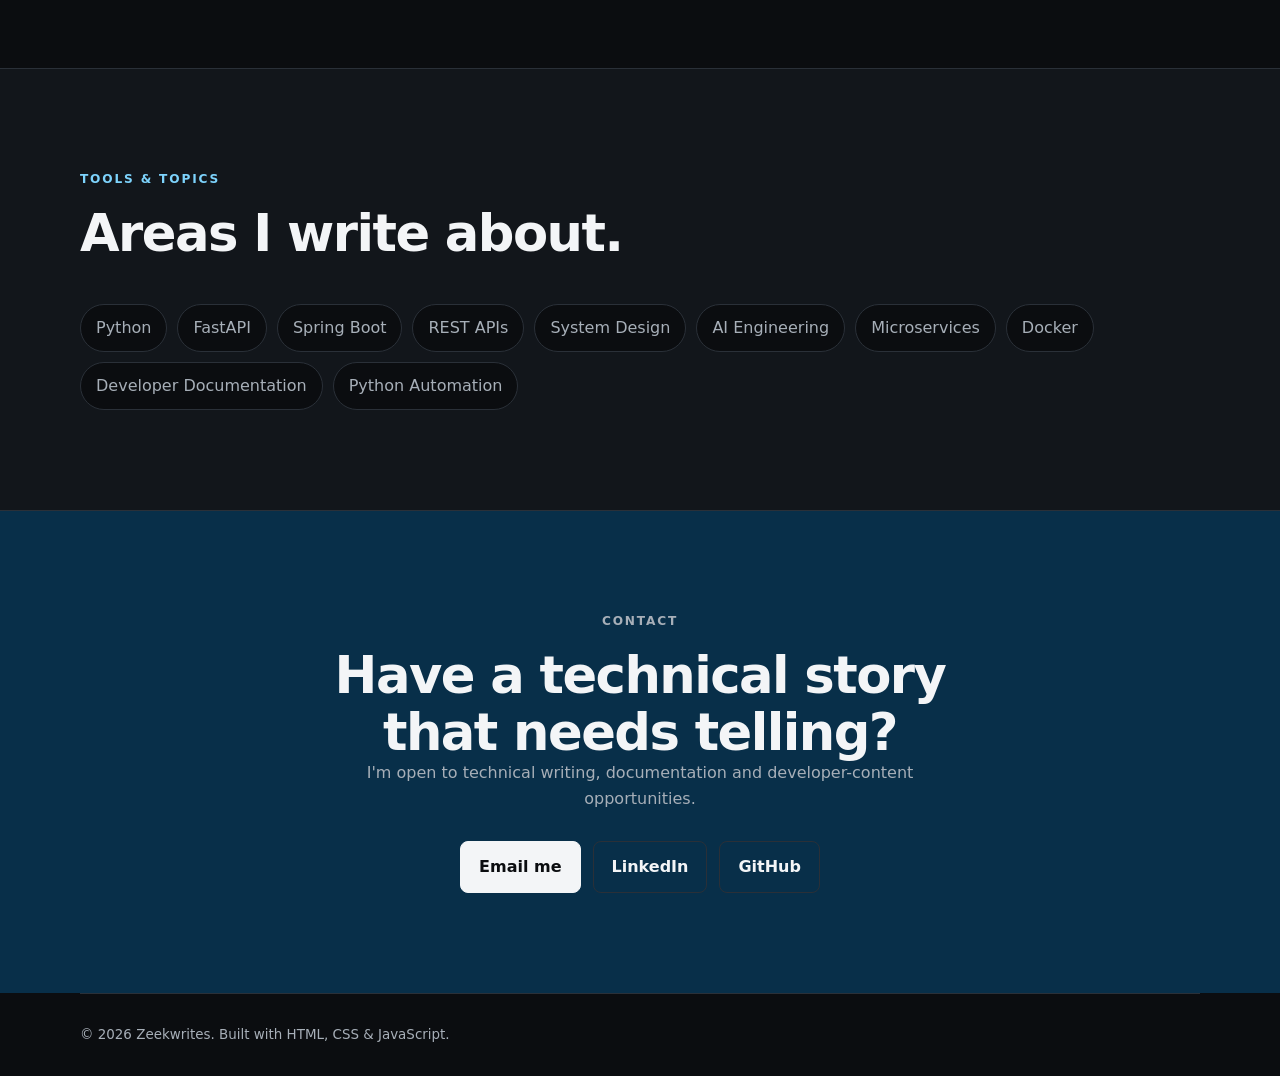
==== commit d0a9e426: "Update index.html Refine experience section terminology" ====
--- a/index.html
+++ b/index.html
@@ -415,7 +415,7 @@
 
           <div class="experience-tags">
             <span>Technical Content</span>
-            <span>Developer Education</span>
+            <span>Technical Education</span>
             <span>Content Strategy</span>
             <span>Course Development</span>
           </div>
--- a/style.css
+++ b/style.css
@@ -138,3 +138,37 @@
     font-size: 1.4rem;
   }
 }
+.work-filters{
+display:flex;
+flex-wrap:wrap;
+gap:10px;
+margin-bottom:28px
+}
+
+.filter-button{
+padding:9px 16px;
+border:1px solid var(--line);
+border-radius:999px;
+background:transparent;
+color:var(--muted);
+font:inherit;
+font-size:.85rem;
+font-weight:700;
+cursor:pointer;
+transition:.2s
+}
+
+.filter-button:hover{
+color:var(--text);
+border-color:#46515e
+}
+
+.filter-button.active{
+background:var(--text);
+color:var(--bg);
+border-color:var(--text)
+}
+
+.work-card.hidden{
+display:none
+}
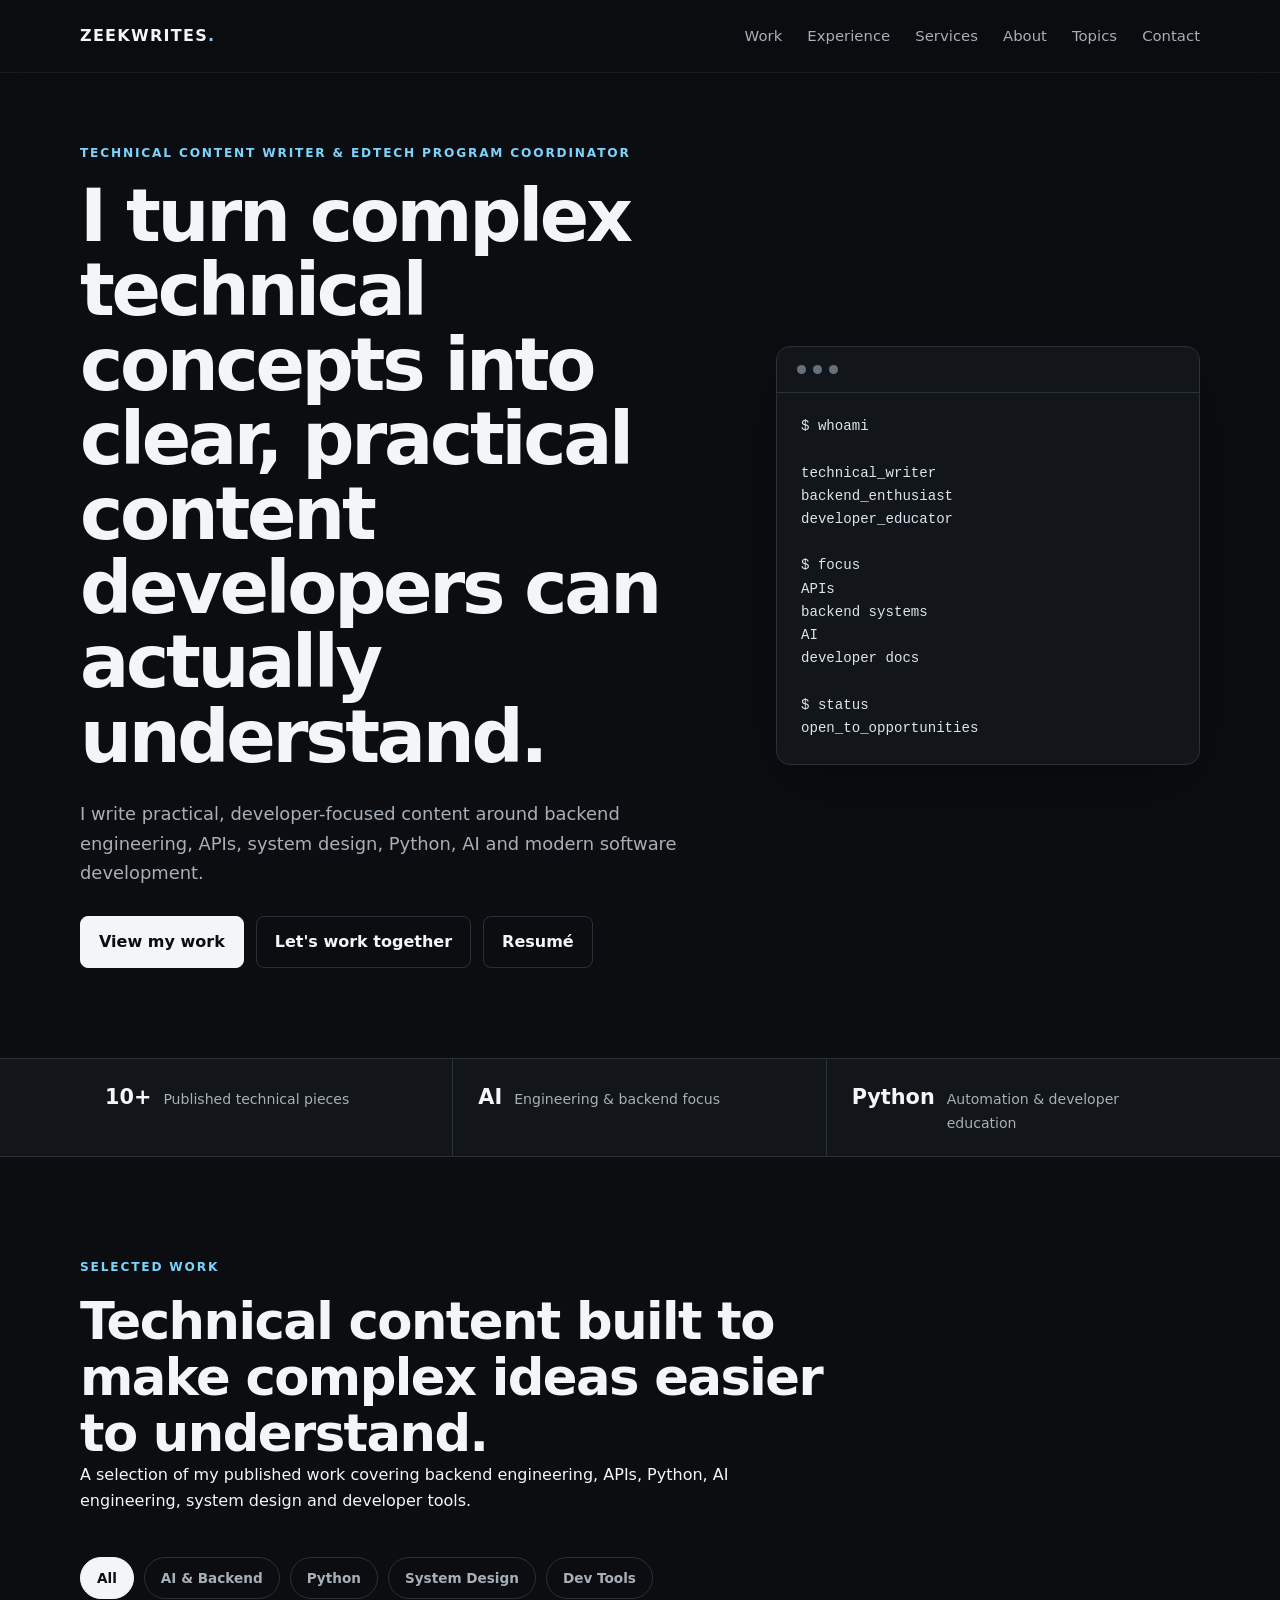
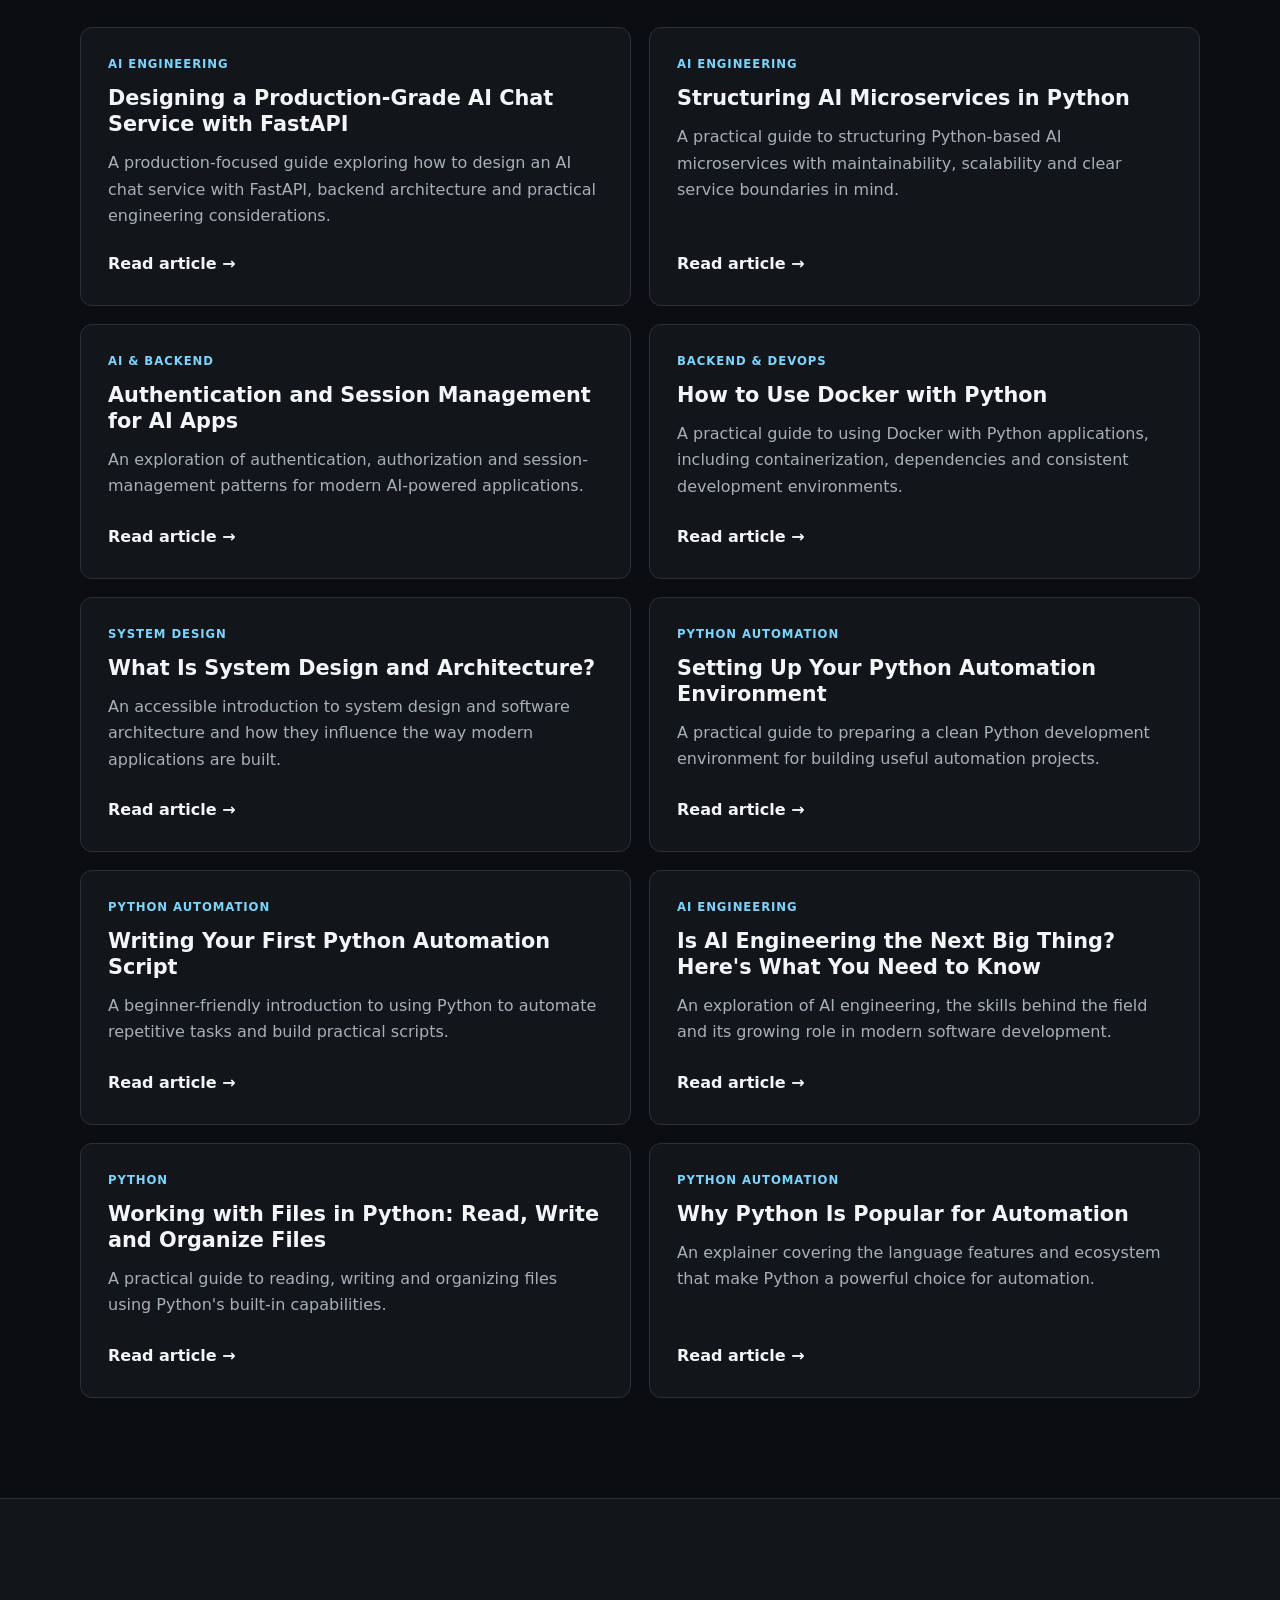
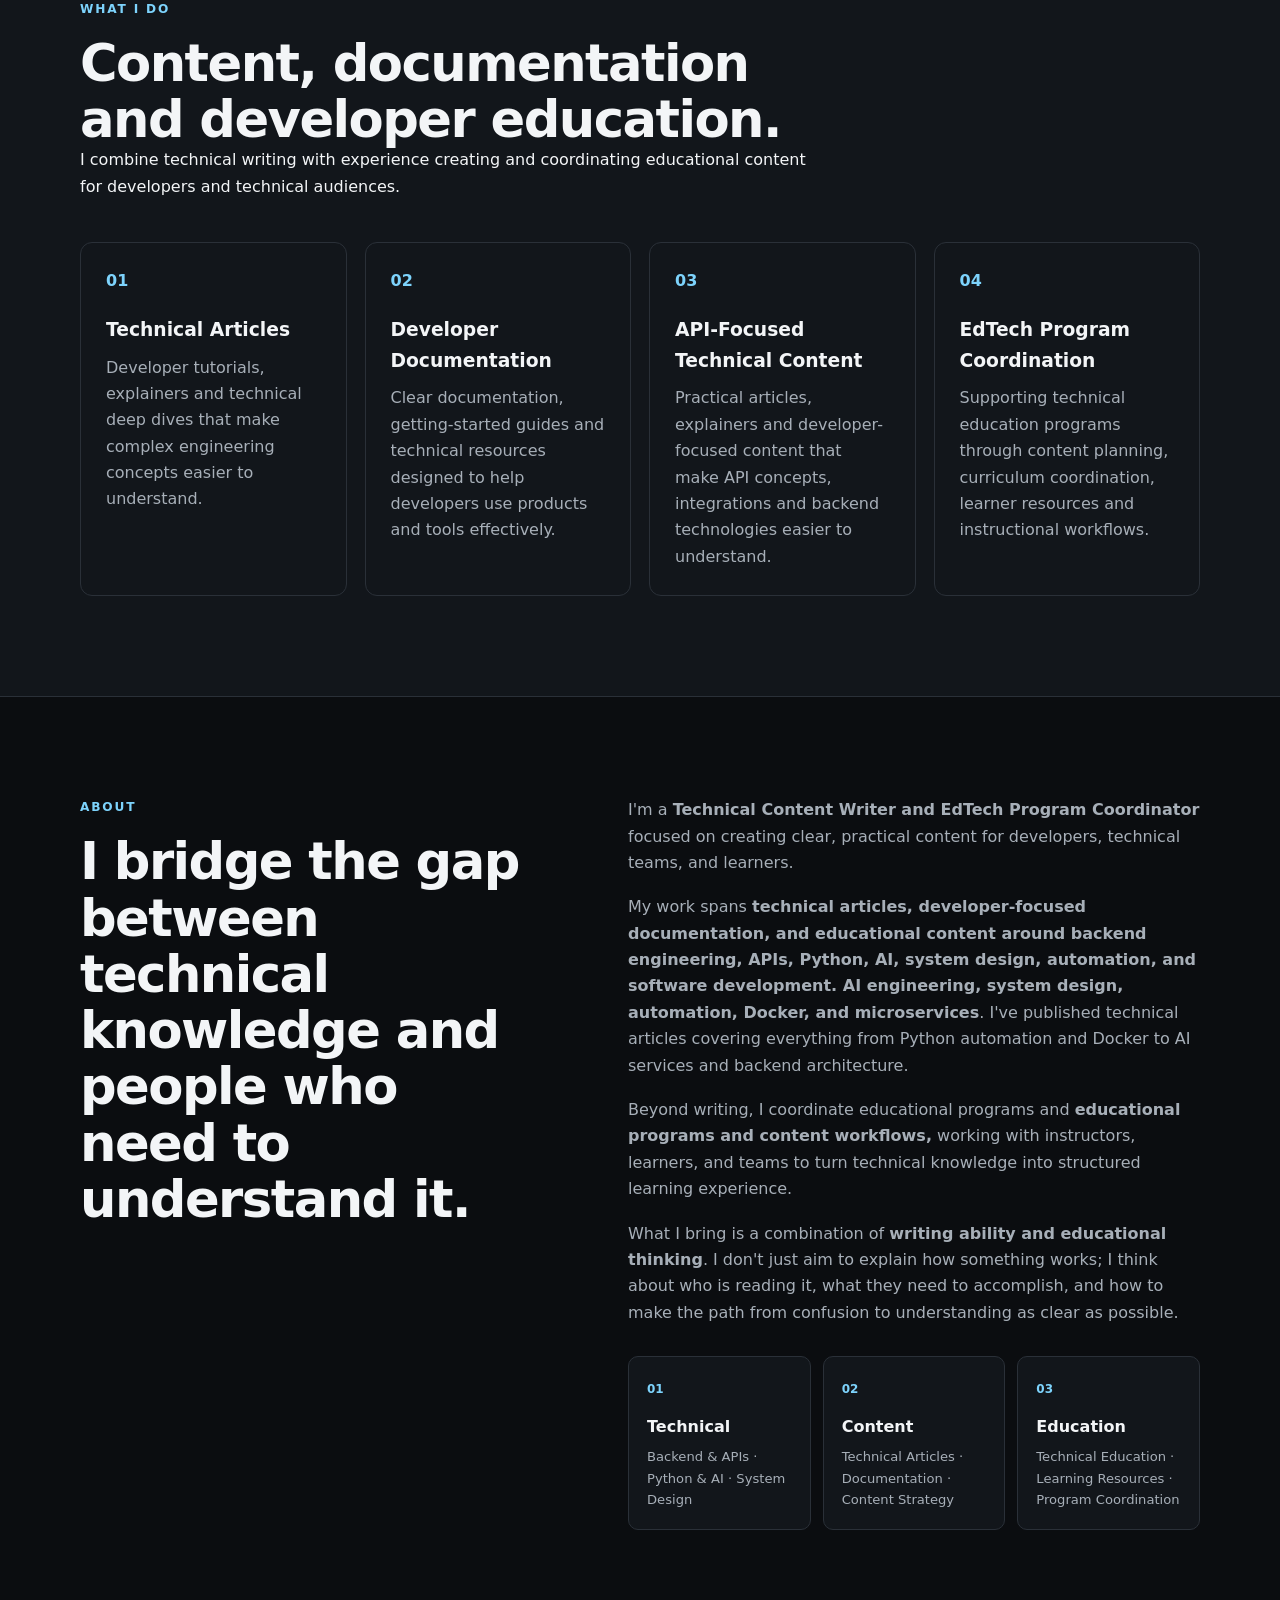
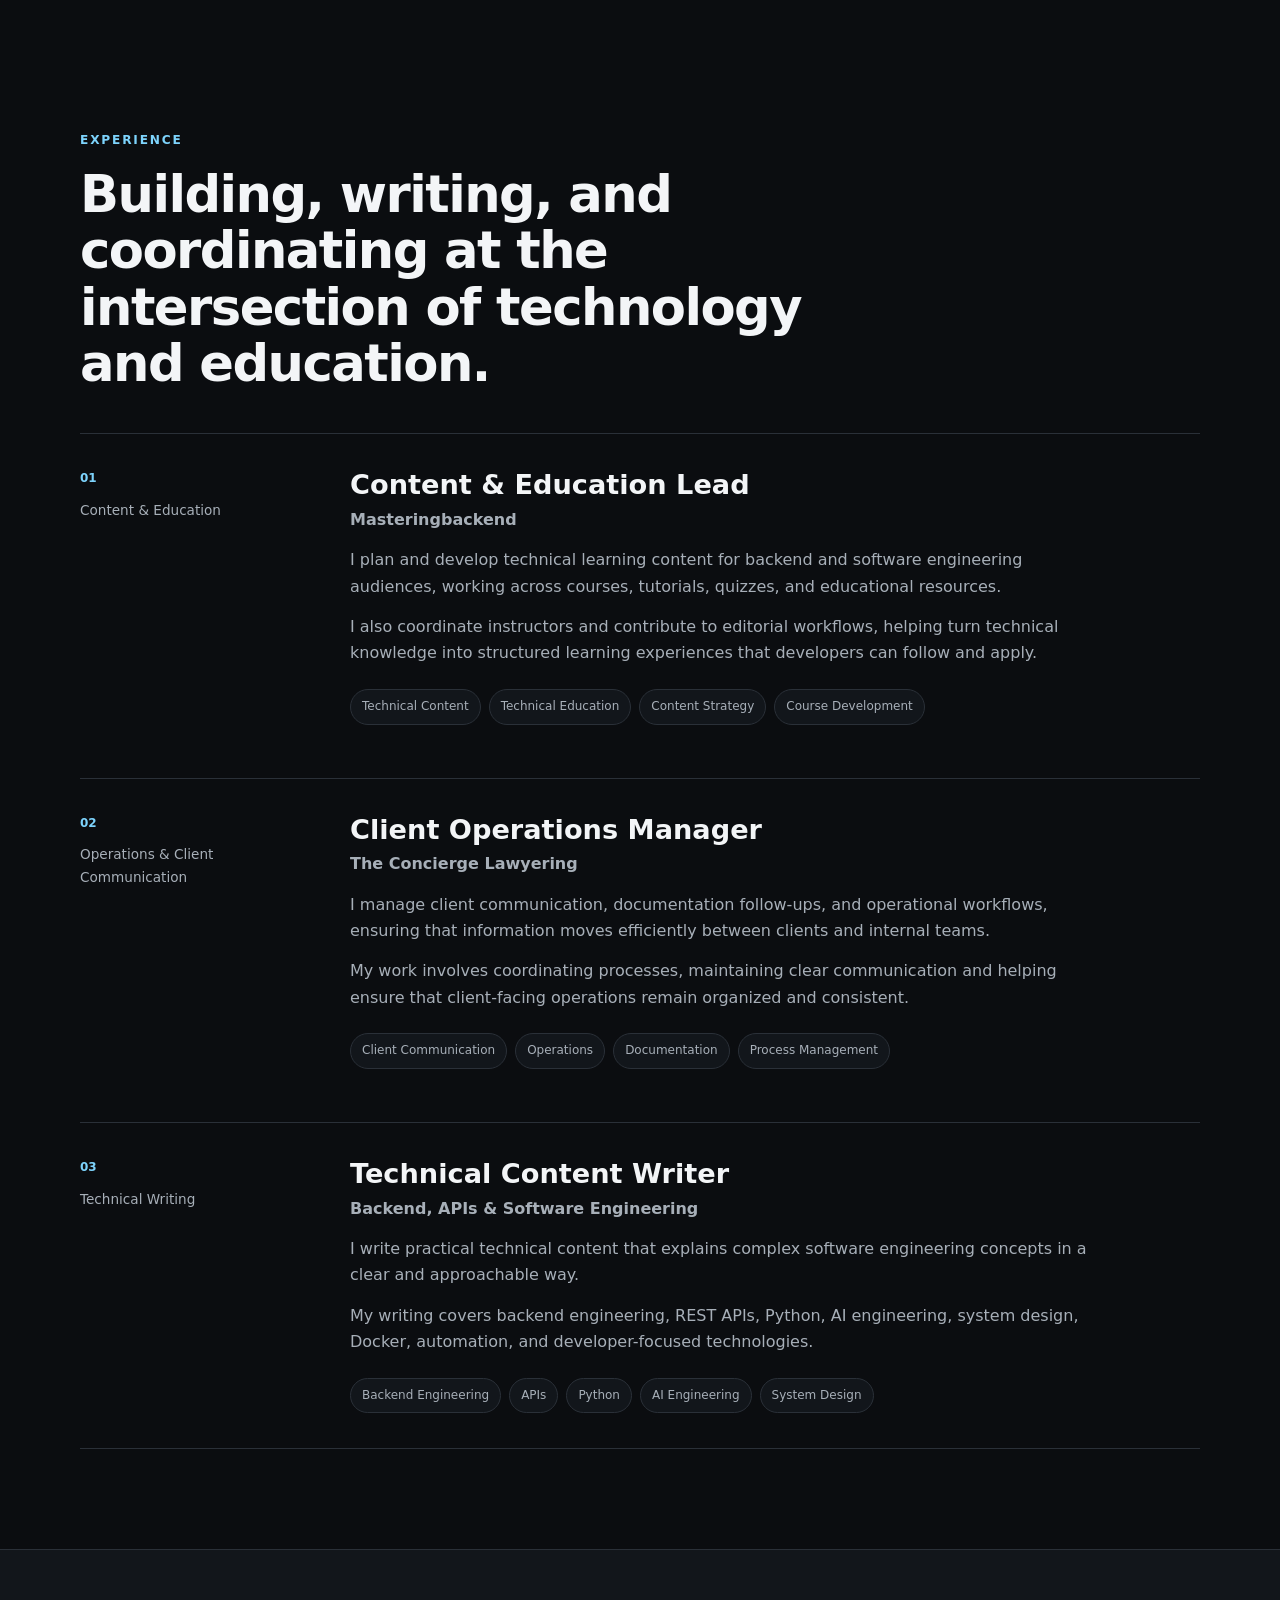
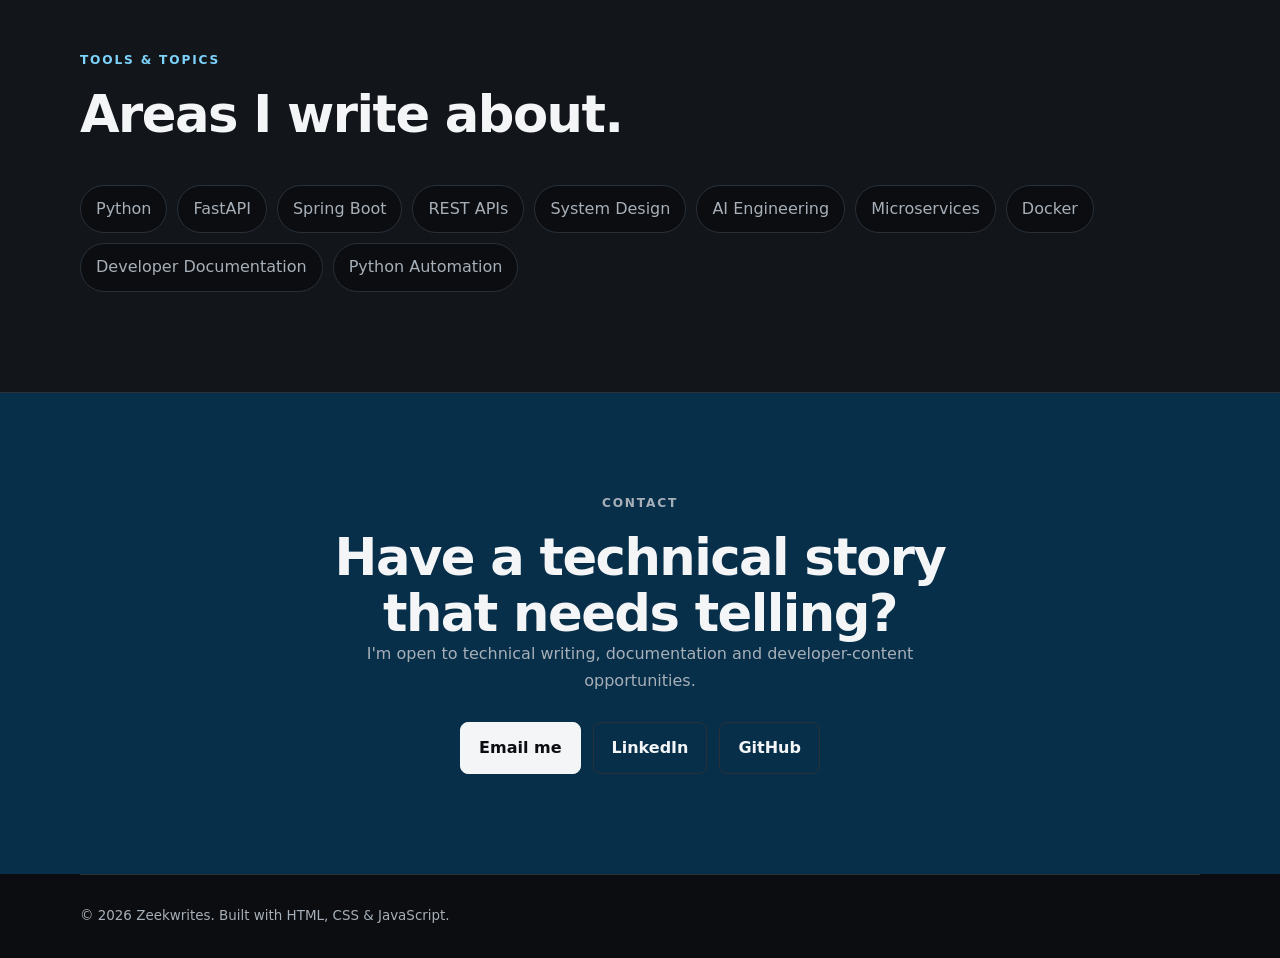
==== commit b9dcf5ac: "Update index.html Refine About section content" ====
--- a/index.html
+++ b/index.html
@@ -327,18 +327,15 @@
     </p>
 
     <p>
-      My technical writing work spans <strong>backend engineering, APIs, Python,
+      My work spans <strong>technical articles, developer-focused documentation, and educational content around backend engineering, APIs, Python, AI, system design, automation, and software development. 
       AI engineering, system design, automation, Docker, and microservices</strong>.
       I've published technical articles covering everything from Python automation
       and Docker to AI services and backend architecture.
     </p>
 
     <p>
-      Beyond writing, I work at the intersection of
-      <strong>technical education and content operations</strong> helping plan
-      educational content, coordinate learning programs, organize instructional
-      workflows, and create resources that make technical concepts easier to learn
-      and apply.
+      Beyond writing, I coordinate educational programs and
+      <strong>educational programs and content workflows,</strong> working with instructors, learners, and teams to turn technical knowledge into structured learning experience.
     </p>
 
     <p>
@@ -349,12 +346,6 @@
       understanding as clear as possible.
     </p>
 
-    <p>
-      I'm particularly interested in opportunities involving
-      <strong>technical content writing, developer documentation, developer education,
-      EdTech, content strategy, and technical program coordination.</strong>
-    </p>
-
     <div class="about-highlights">
 
       <div class="about-highlight">
@@ -372,7 +363,7 @@
       <div class="about-highlight">
         <span>03</span>
         <h3>Education</h3>
-        <p>Developer Education · Learning Resources · Program Coordination</p>
+        <p>Technical Education · Learning Resources · Program Coordination</p>
       </div>
 
     </div>
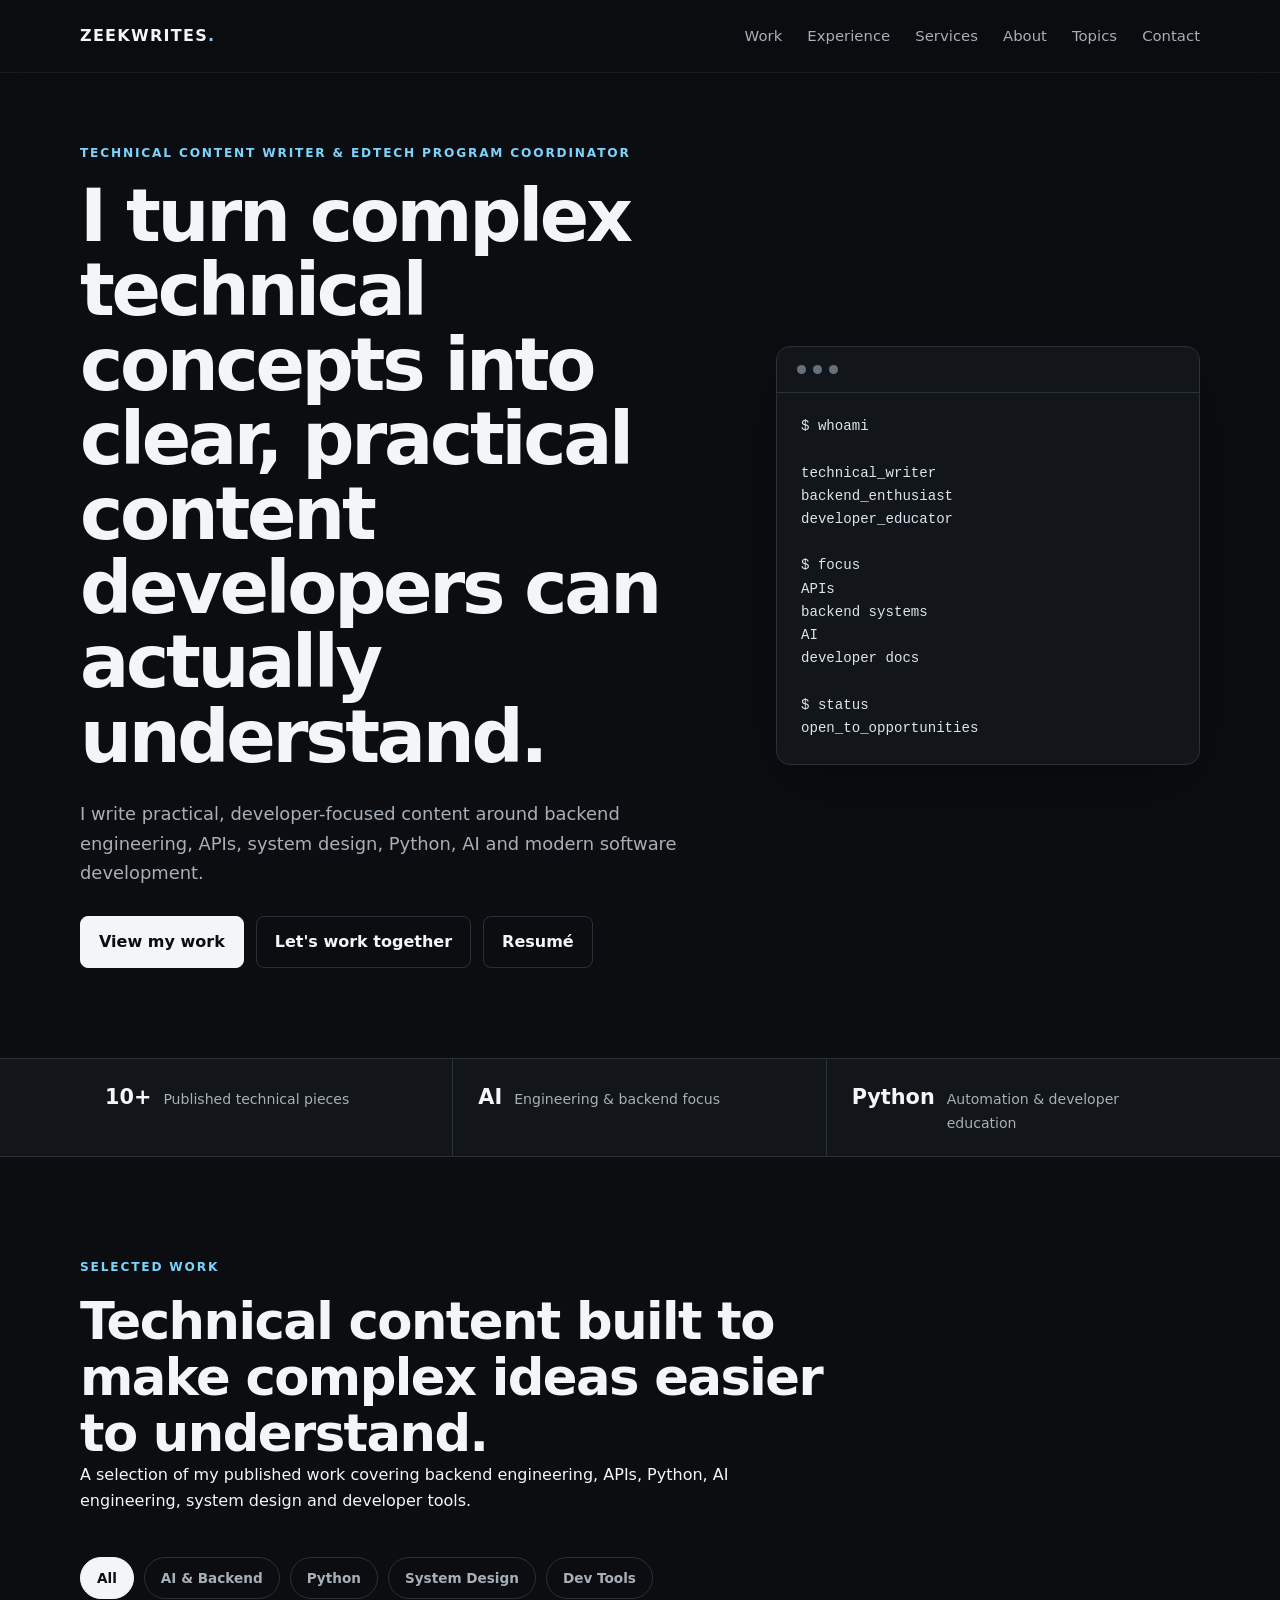
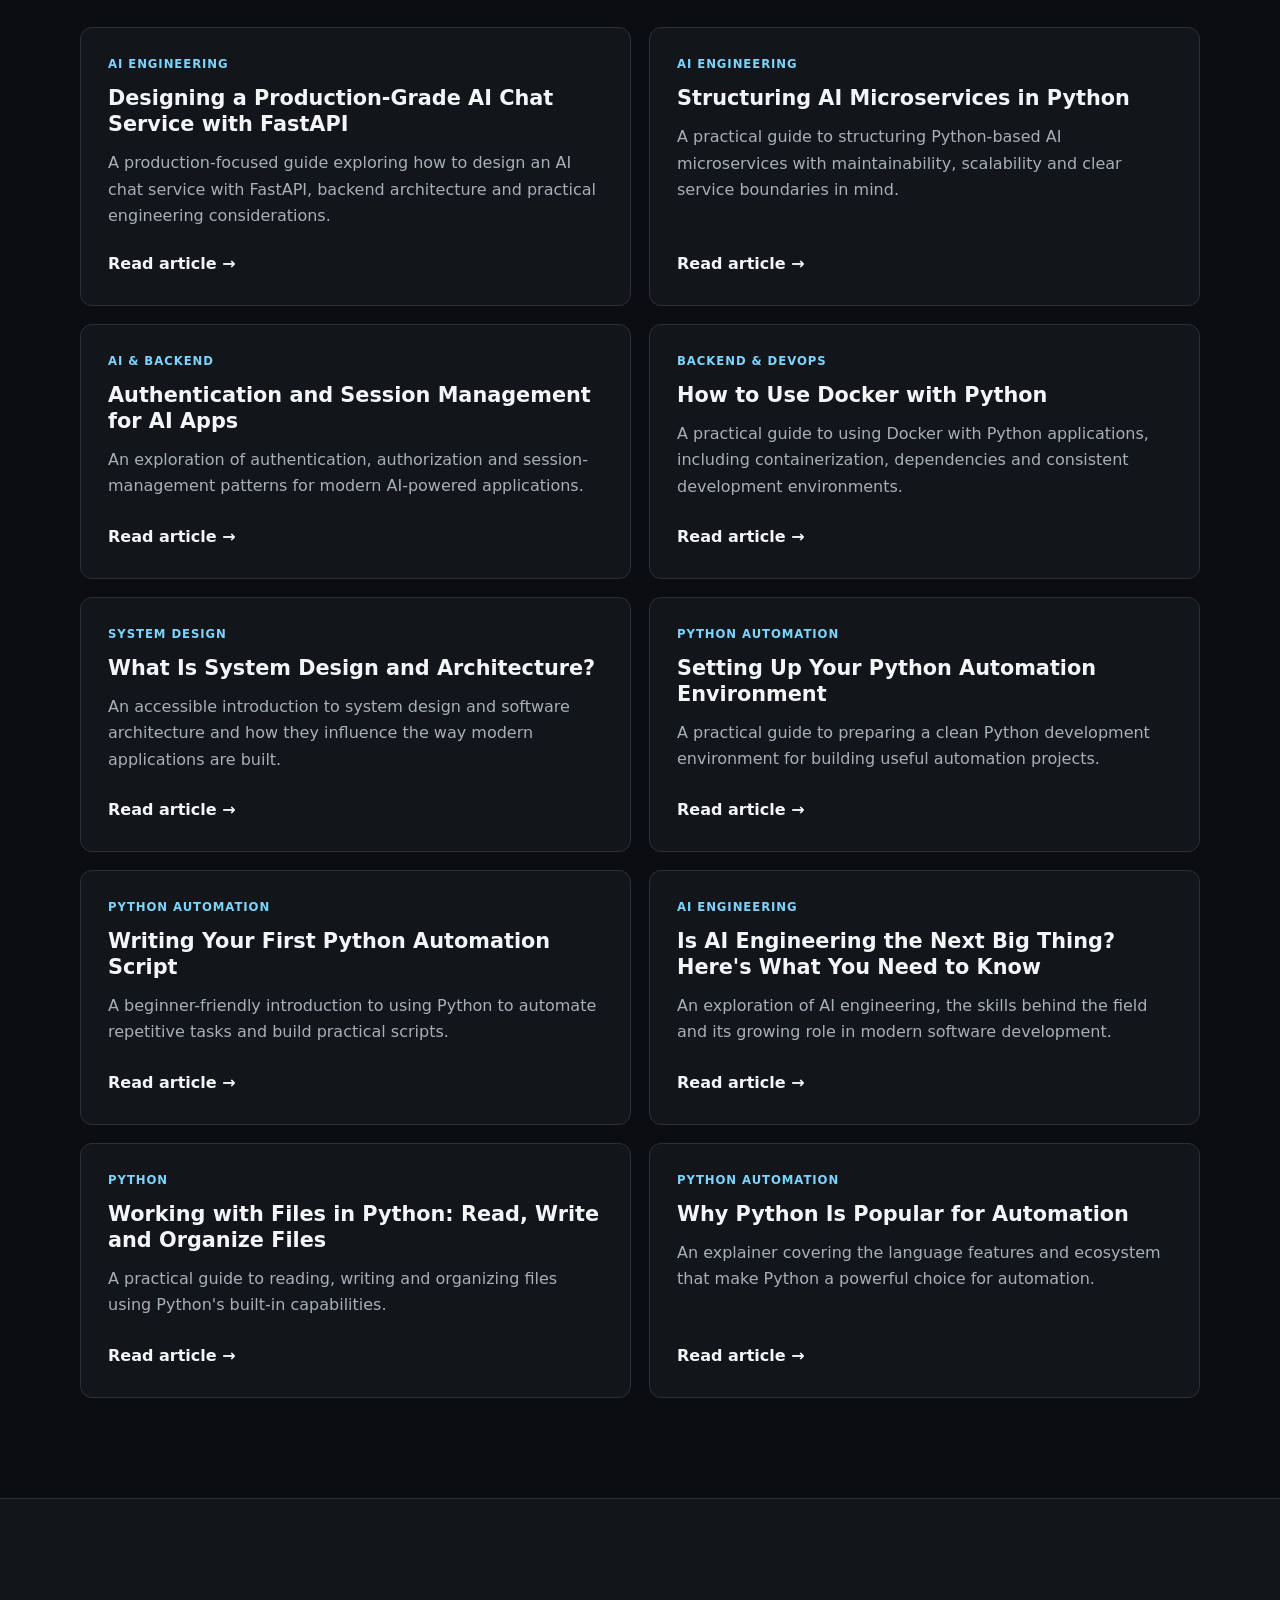
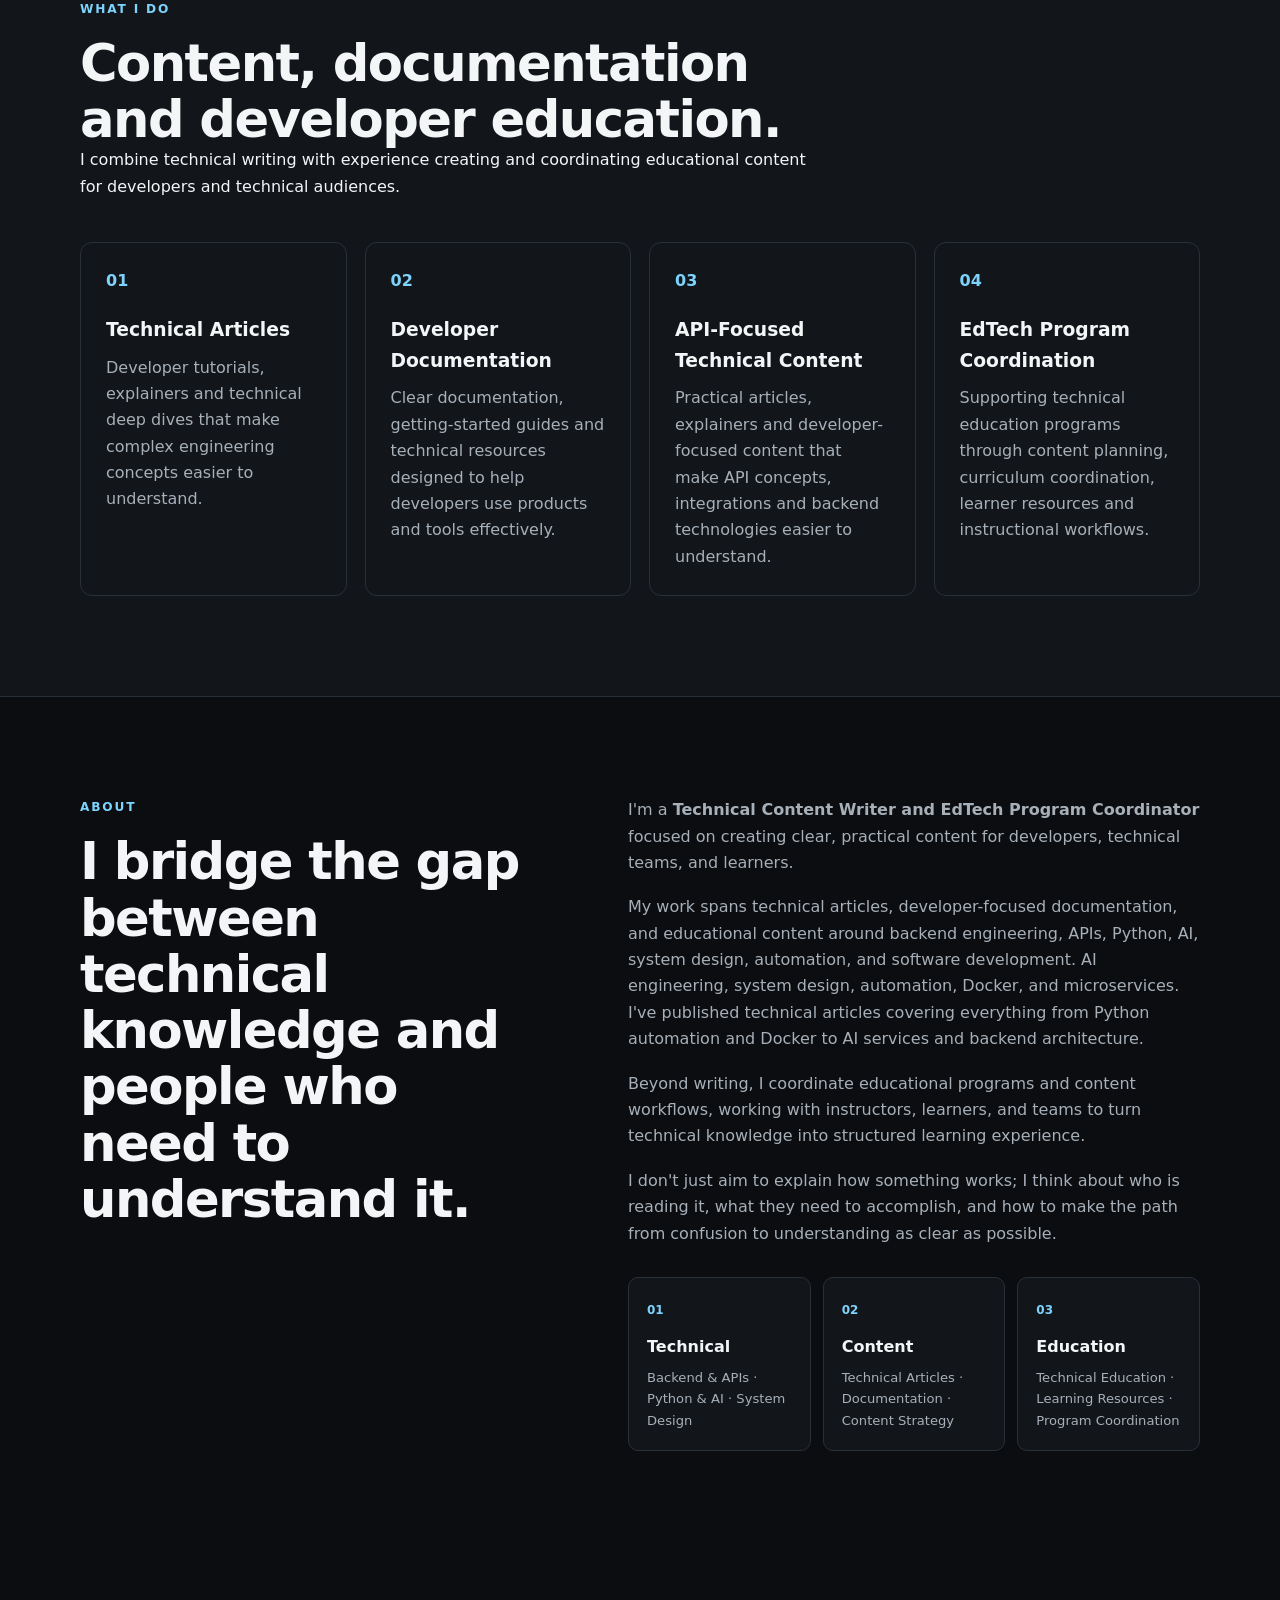
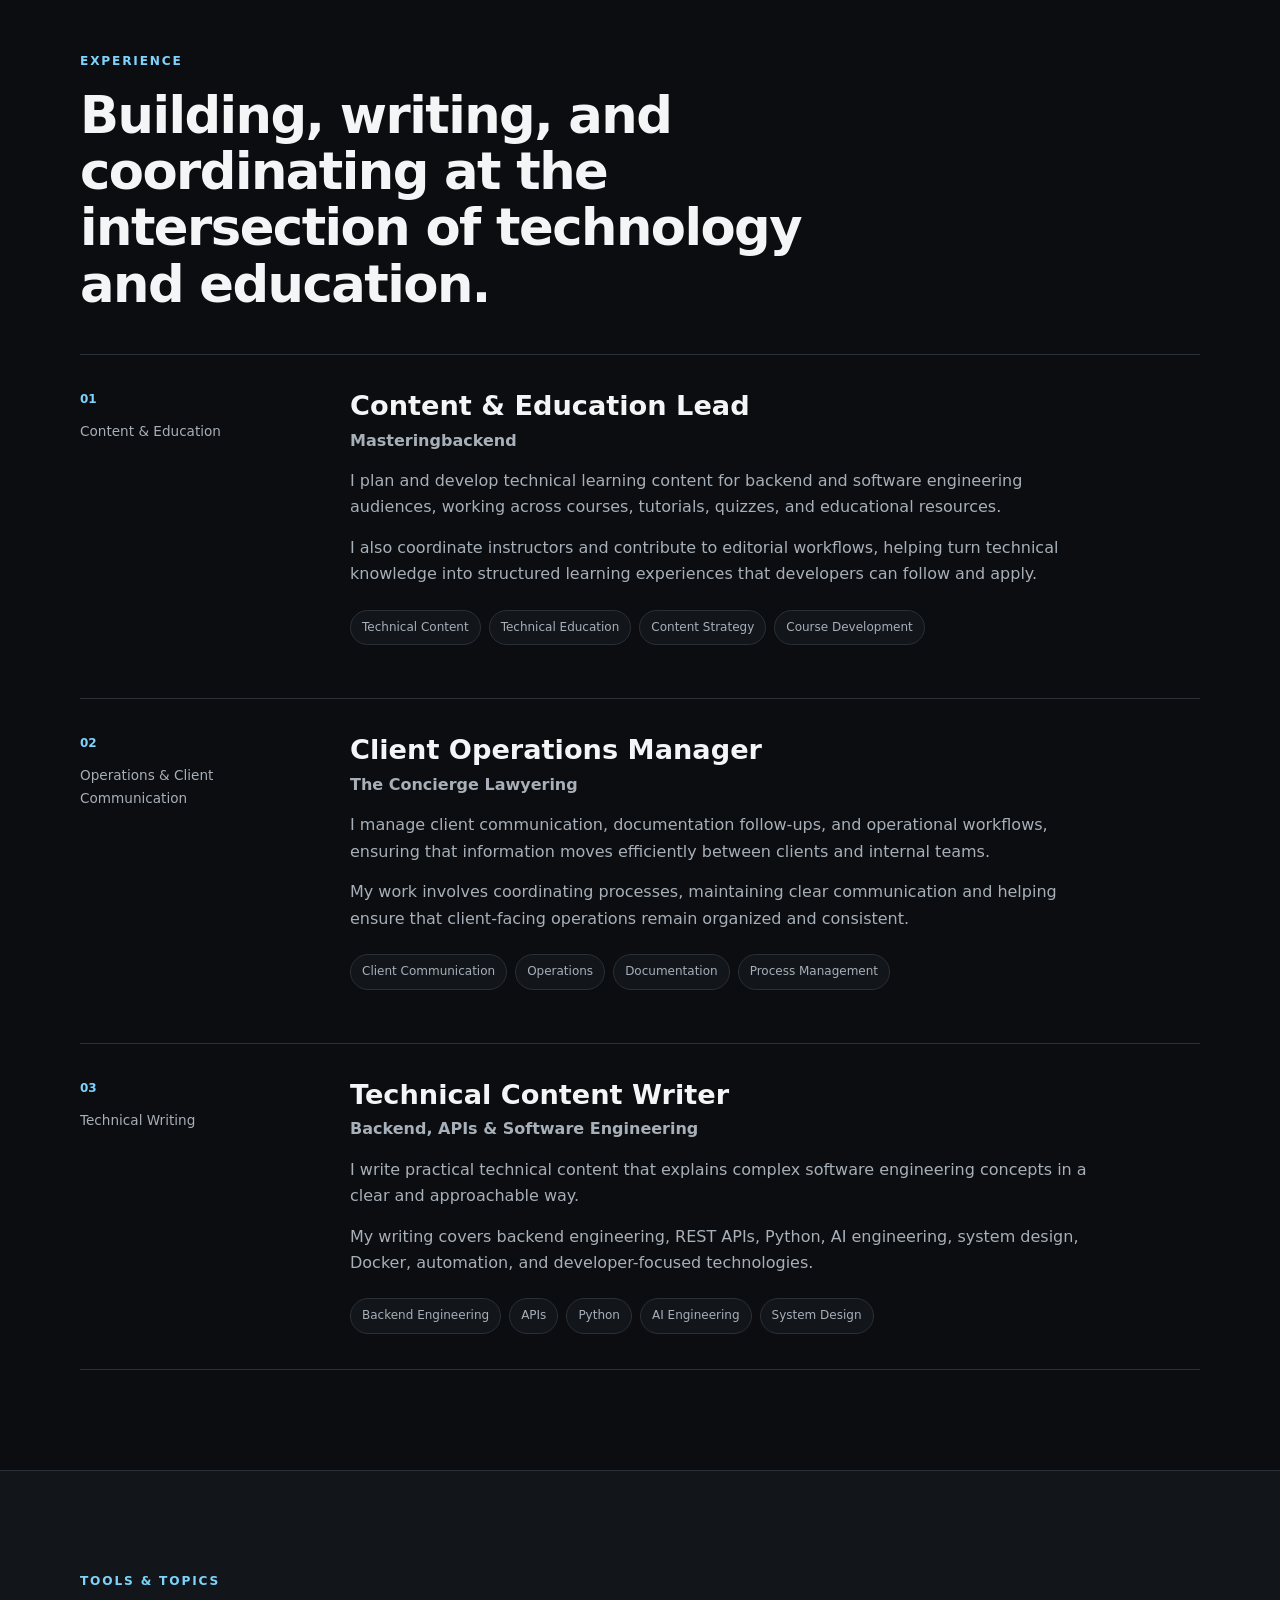
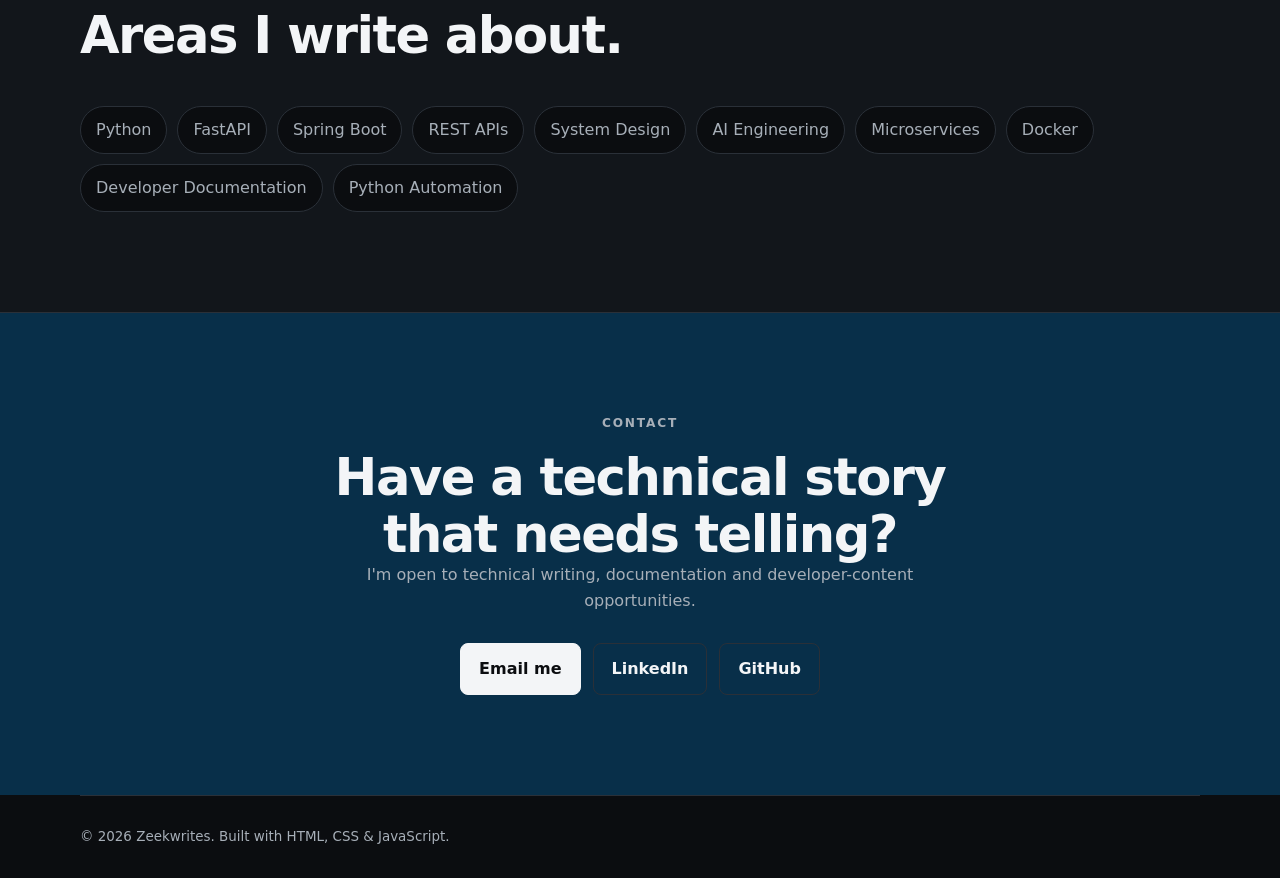
==== commit a14fed94: "Update index.html Refine About setion content" ====
--- a/index.html
+++ b/index.html
@@ -327,20 +327,17 @@
     </p>
 
     <p>
-      My work spans <strong>technical articles, developer-focused documentation, and educational content around backend engineering, APIs, Python, AI, system design, automation, and software development. 
-      AI engineering, system design, automation, Docker, and microservices</strong>.
+      My work spans technical articles, developer-focused documentation, and educational content around backend engineering, APIs, Python, AI, system design, automation, and software development. 
+      AI engineering, system design, automation, Docker, and microservices.
       I've published technical articles covering everything from Python automation
       and Docker to AI services and backend architecture.
     </p>
 
     <p>
-      Beyond writing, I coordinate educational programs and
-      <strong>educational programs and content workflows,</strong> working with instructors, learners, and teams to turn technical knowledge into structured learning experience.
+      Beyond writing, I coordinate educational programs and content workflows, working with instructors, learners, and teams to turn technical knowledge into structured learning experience.
     </p>
 
     <p>
-      What I bring is a combination of
-      <strong>writing ability and educational thinking</strong>.
       I don't just aim to explain how something works; I think about who is reading it,
       what they need to accomplish, and how to make the path from confusion to
       understanding as clear as possible.
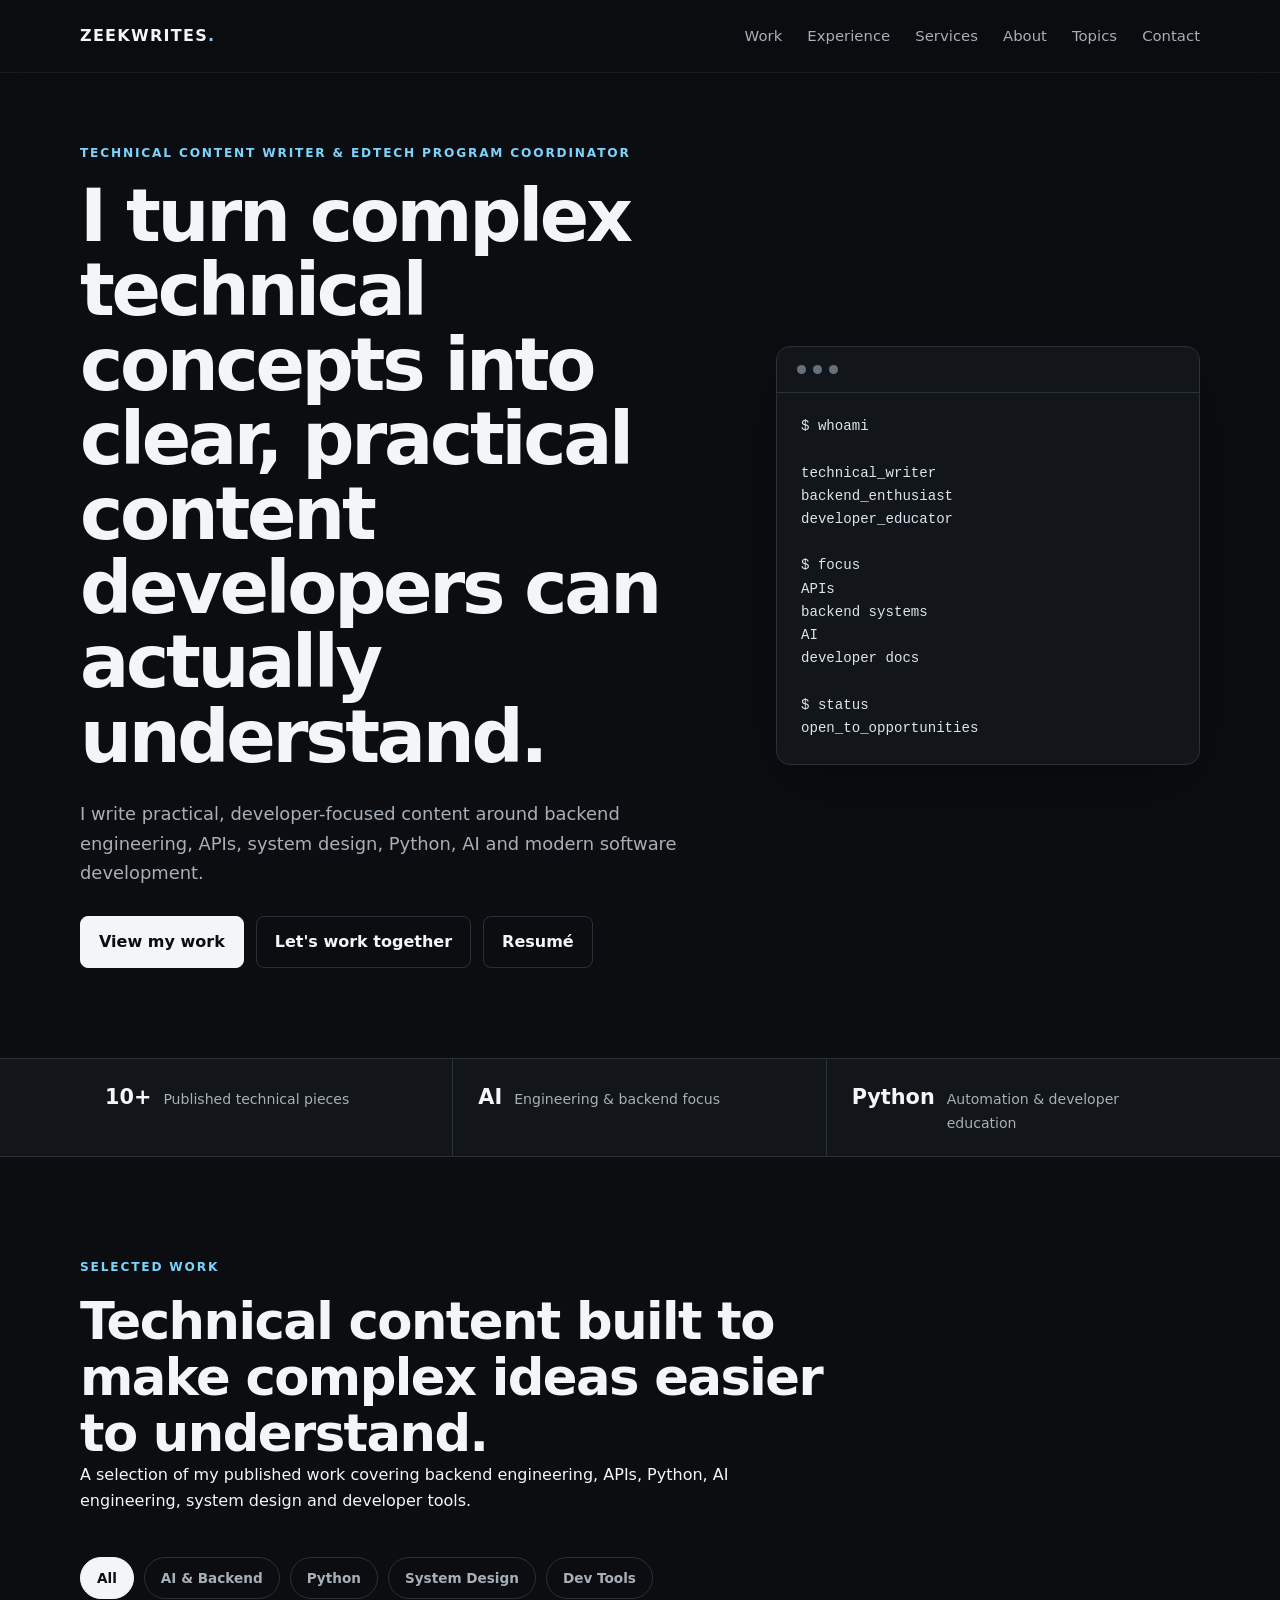
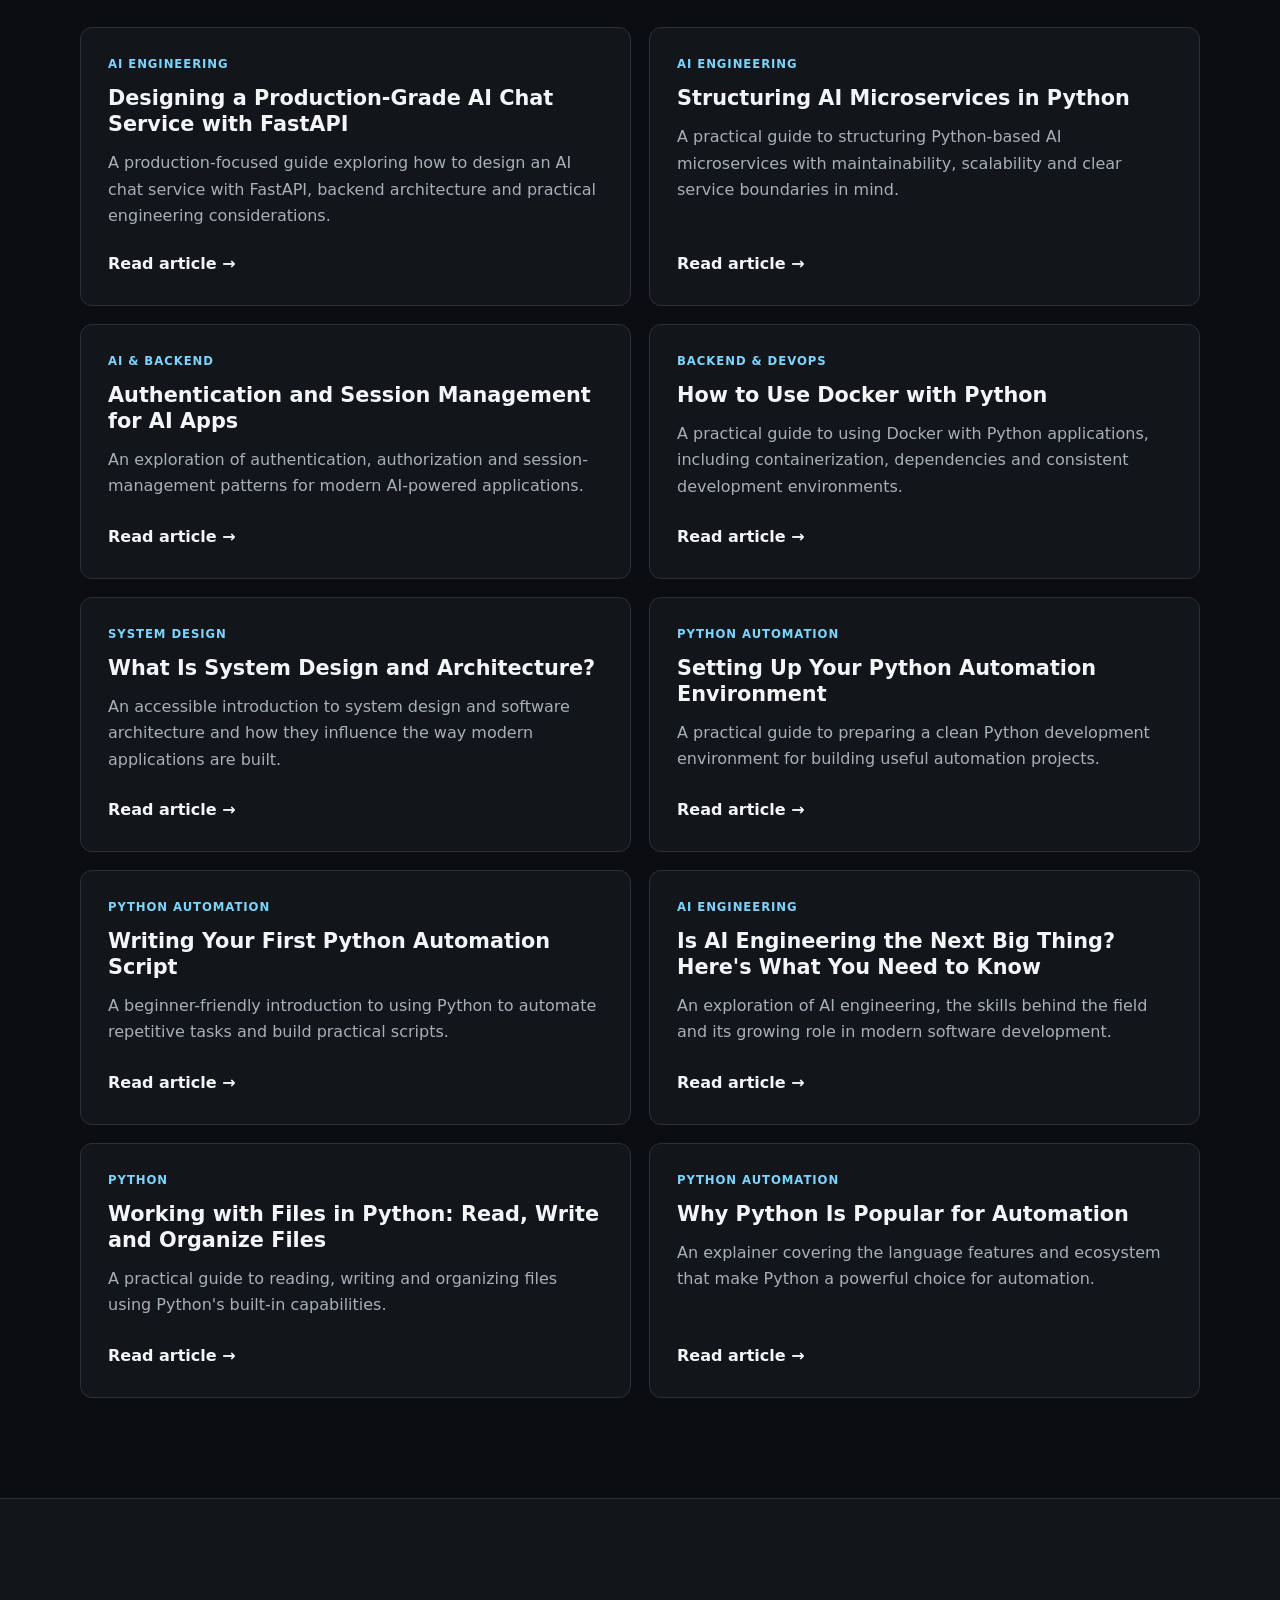
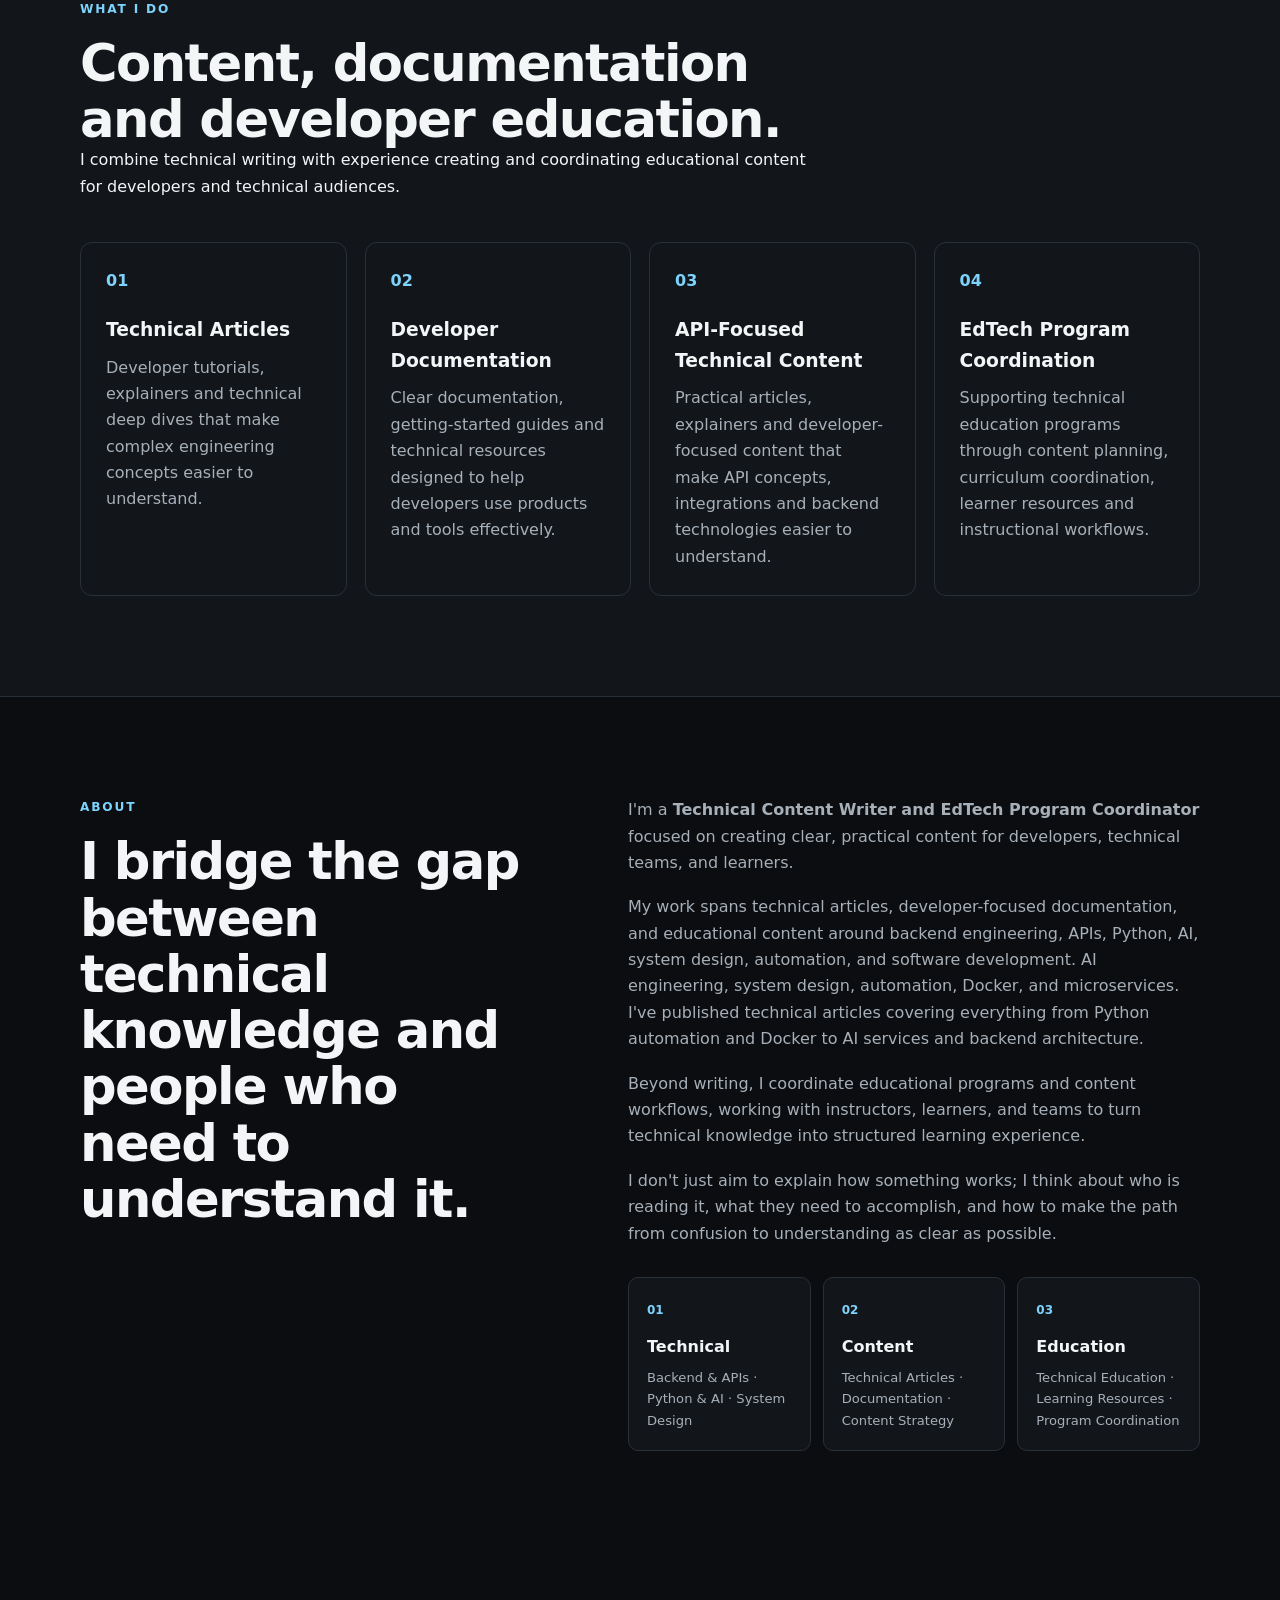
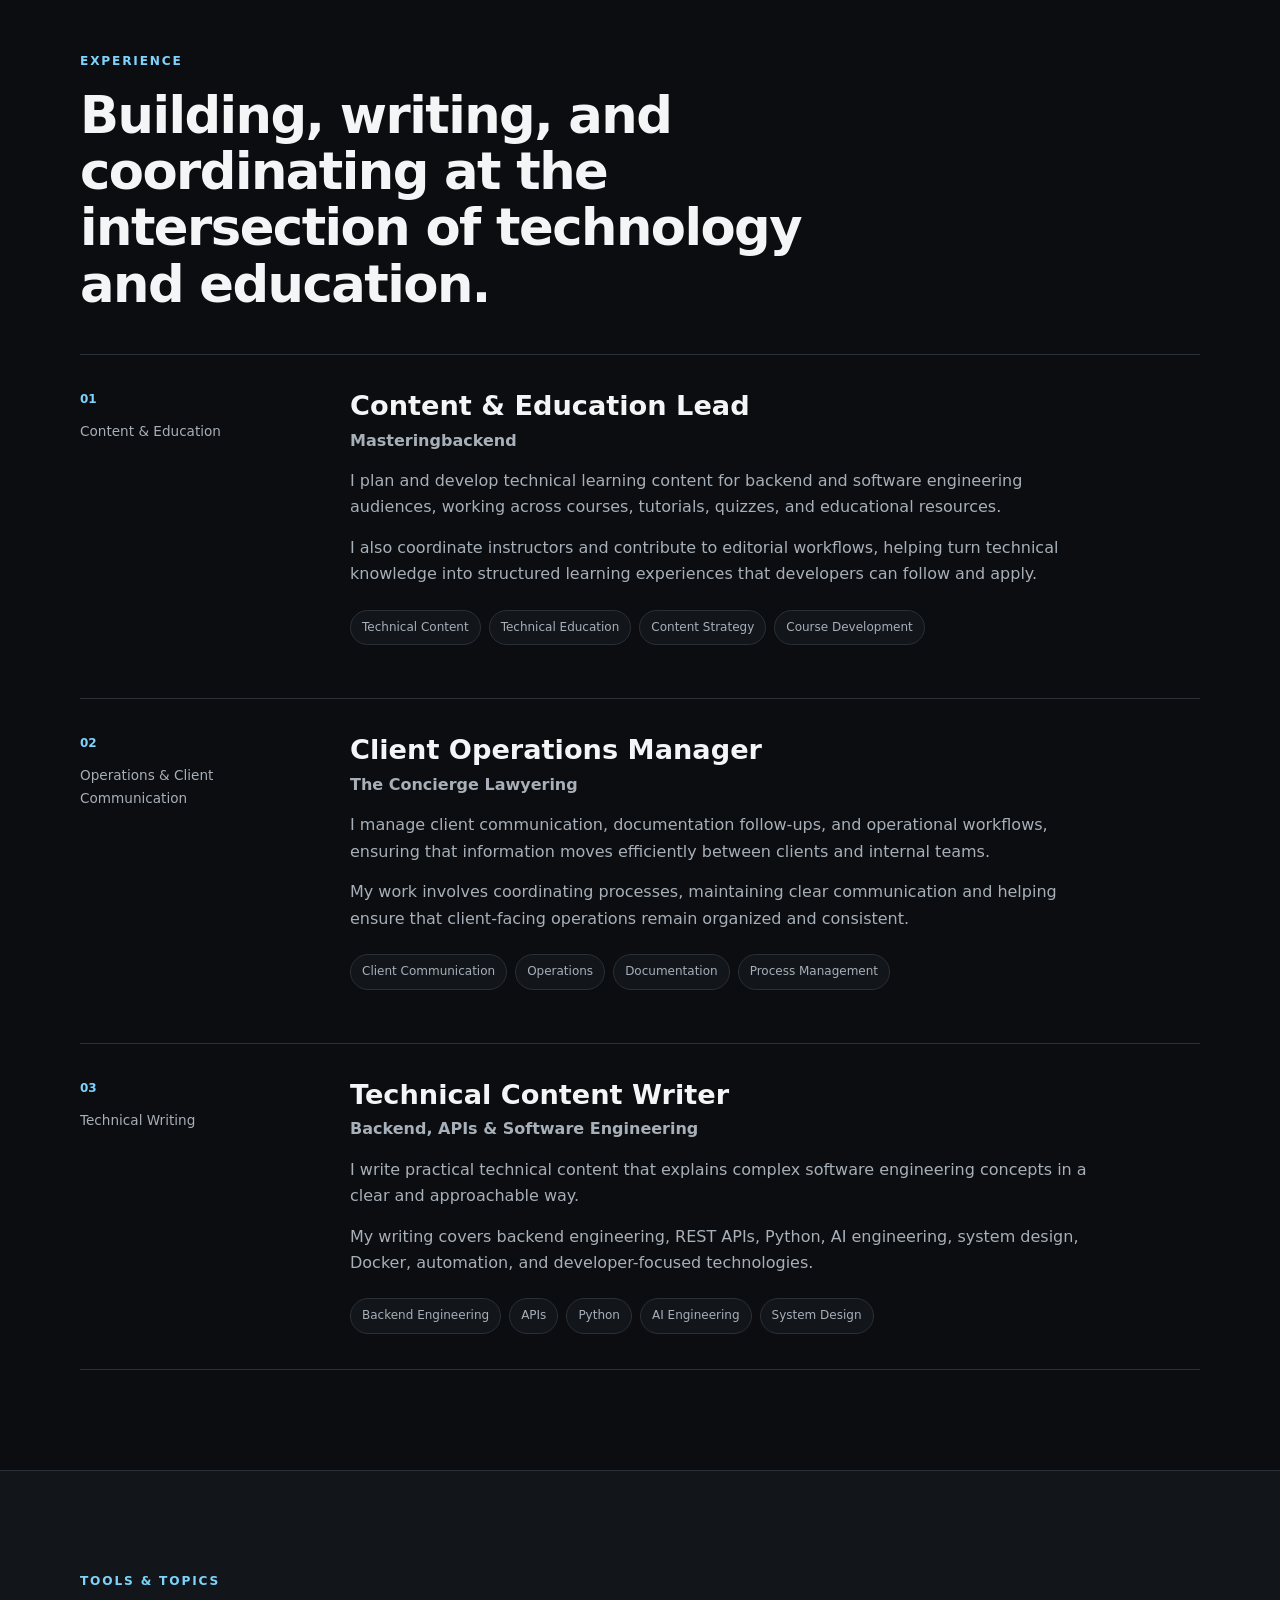
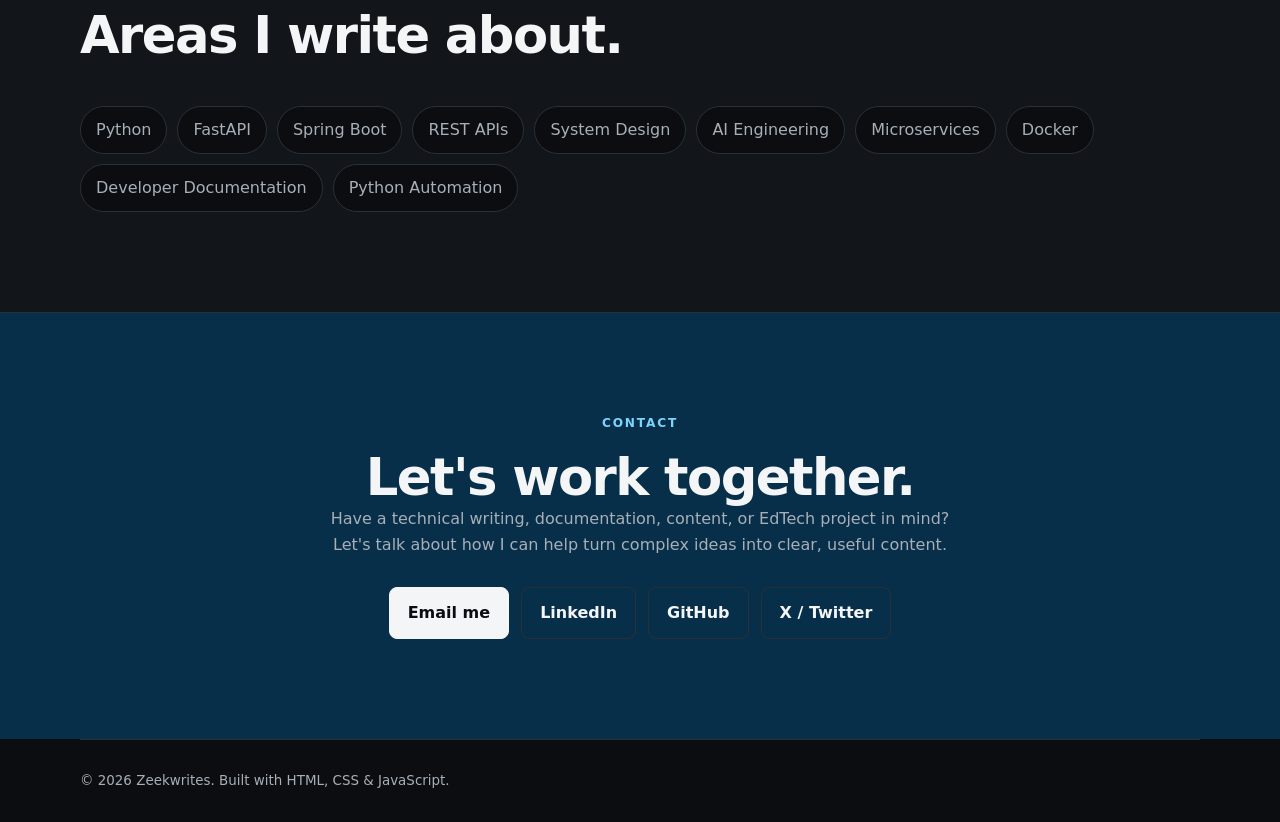
==== commit e75ff3f4: "Update index.html Update contact section and links" ====
--- a/index.html
+++ b/index.html
@@ -486,17 +486,44 @@
 </div>
 </section>
 
-<section id="contact" class="section contact">
-<div class="container contact-inner">
-<p class="eyebrow">CONTACT</p>
-<h2>Have a technical story that needs telling?</h2>
-<p>I'm open to technical writing, documentation and developer-content opportunities.</p>
-<div class="contact-links">
-<a class="button primary" href="mailto:fawoleezekiel1@gmail.com">Email me</a>
-<a class="button secondary" href="https://www.linkedin.com/in/ezekiel-fawole" target="_blank" rel="noopener">LinkedIn</a>
-<a class="button secondary" href="https://github.com/tolueneexx" target="_blank" rel="noopener">GitHub</a>
-</div>
-</div>
+<section class="section contact" id="contact">
+  <div class="container contact-inner">
+    <div class="eyebrow">CONTACT</div>
+
+    <h2>Let's work together.</h2>
+
+    <p>
+      Have a technical writing, documentation, content, or EdTech project in mind?
+      Let's talk about how I can help turn complex ideas into clear, useful content.
+    </p>
+
+    <div class="contact-links">
+      <a class="button primary" href="mailto:fawoleezekiel1@gmail.com">
+        Email me
+      </a>
+
+      <a class="button secondary"
+         href="https://www.linkedin.com/in/ezekiel-fawole"
+         target="_blank"
+         rel="noopener noreferrer">
+        LinkedIn
+      </a>
+
+      <a class="button secondary"
+         href="https://github.com/tolueneexx"
+         target="_blank"
+         rel="noopener noreferrer">
+        GitHub
+      </a>
+
+      <a class="button secondary"
+         href="https://x.com/tolueneexx"
+         target="_blank"
+         rel="noopener noreferrer">
+        X / Twitter
+      </a>
+    </div>
+  </div>
 </section>
 </main>
 
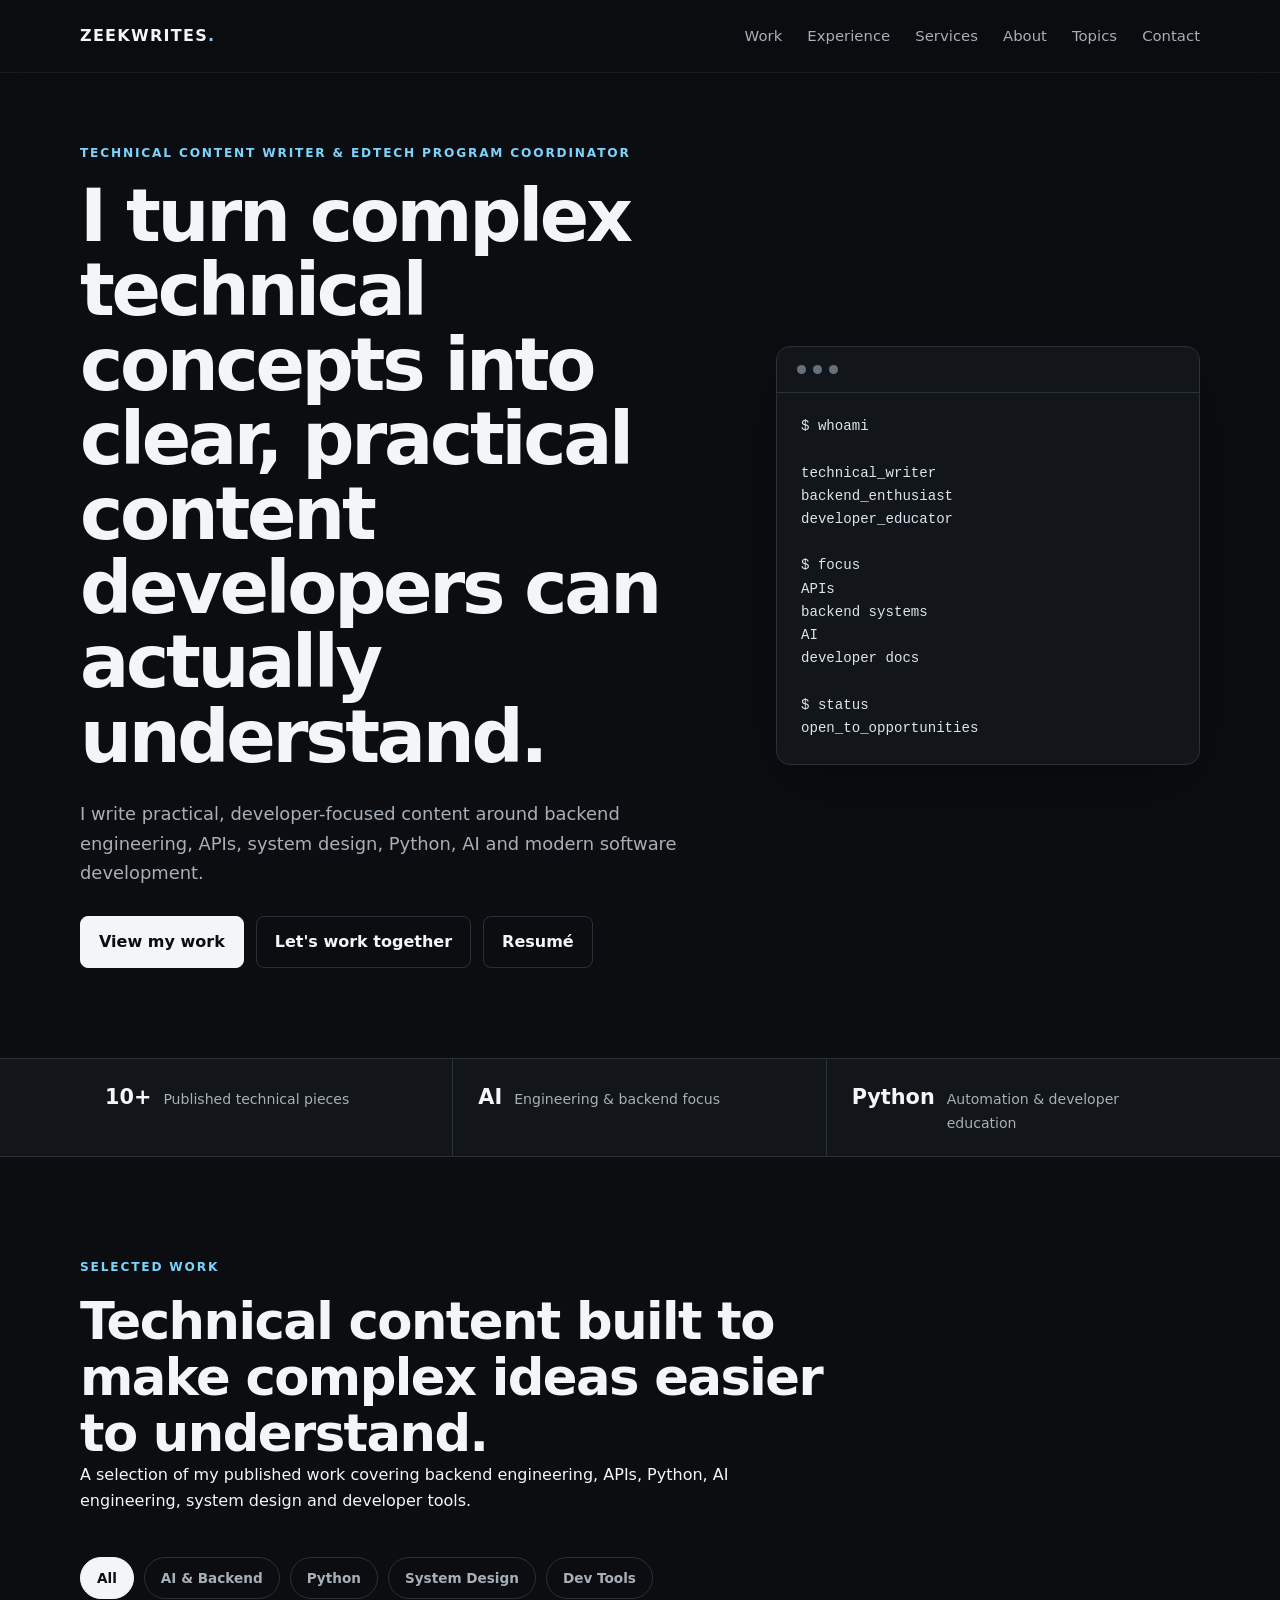
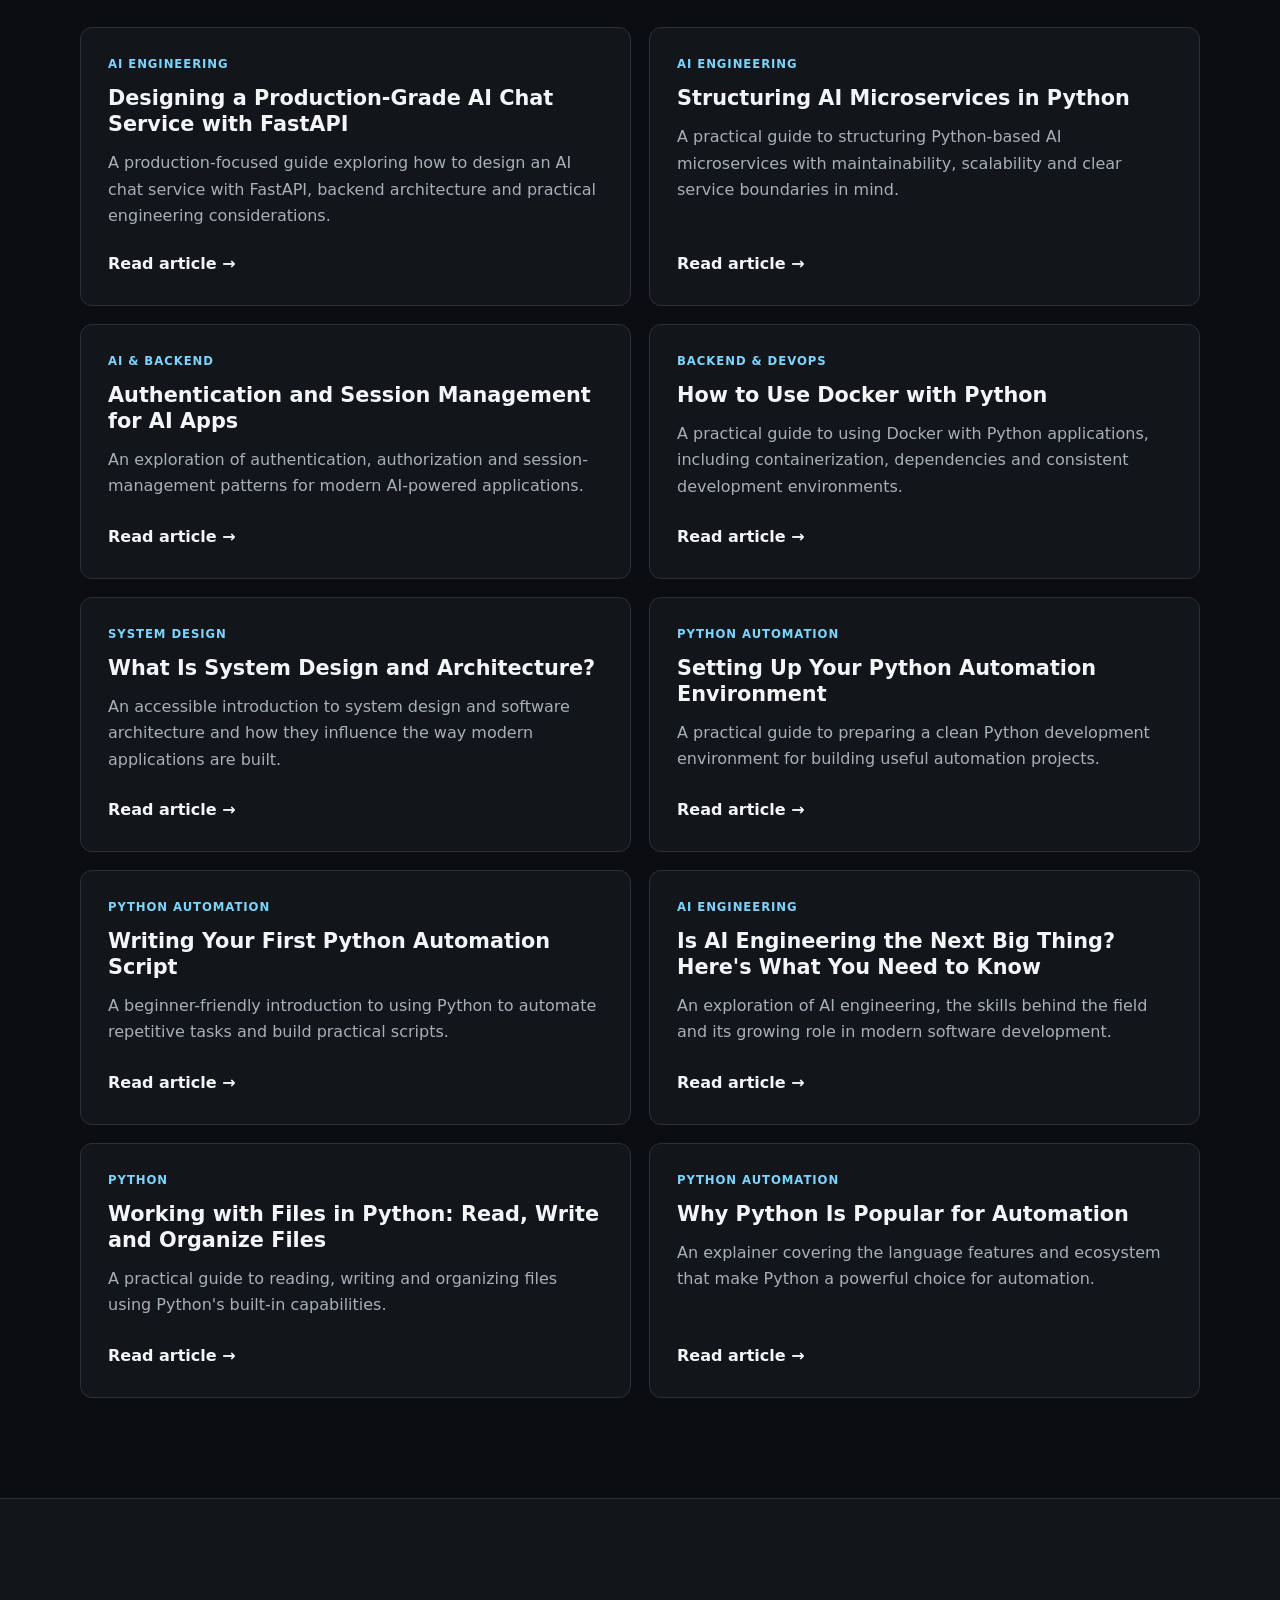
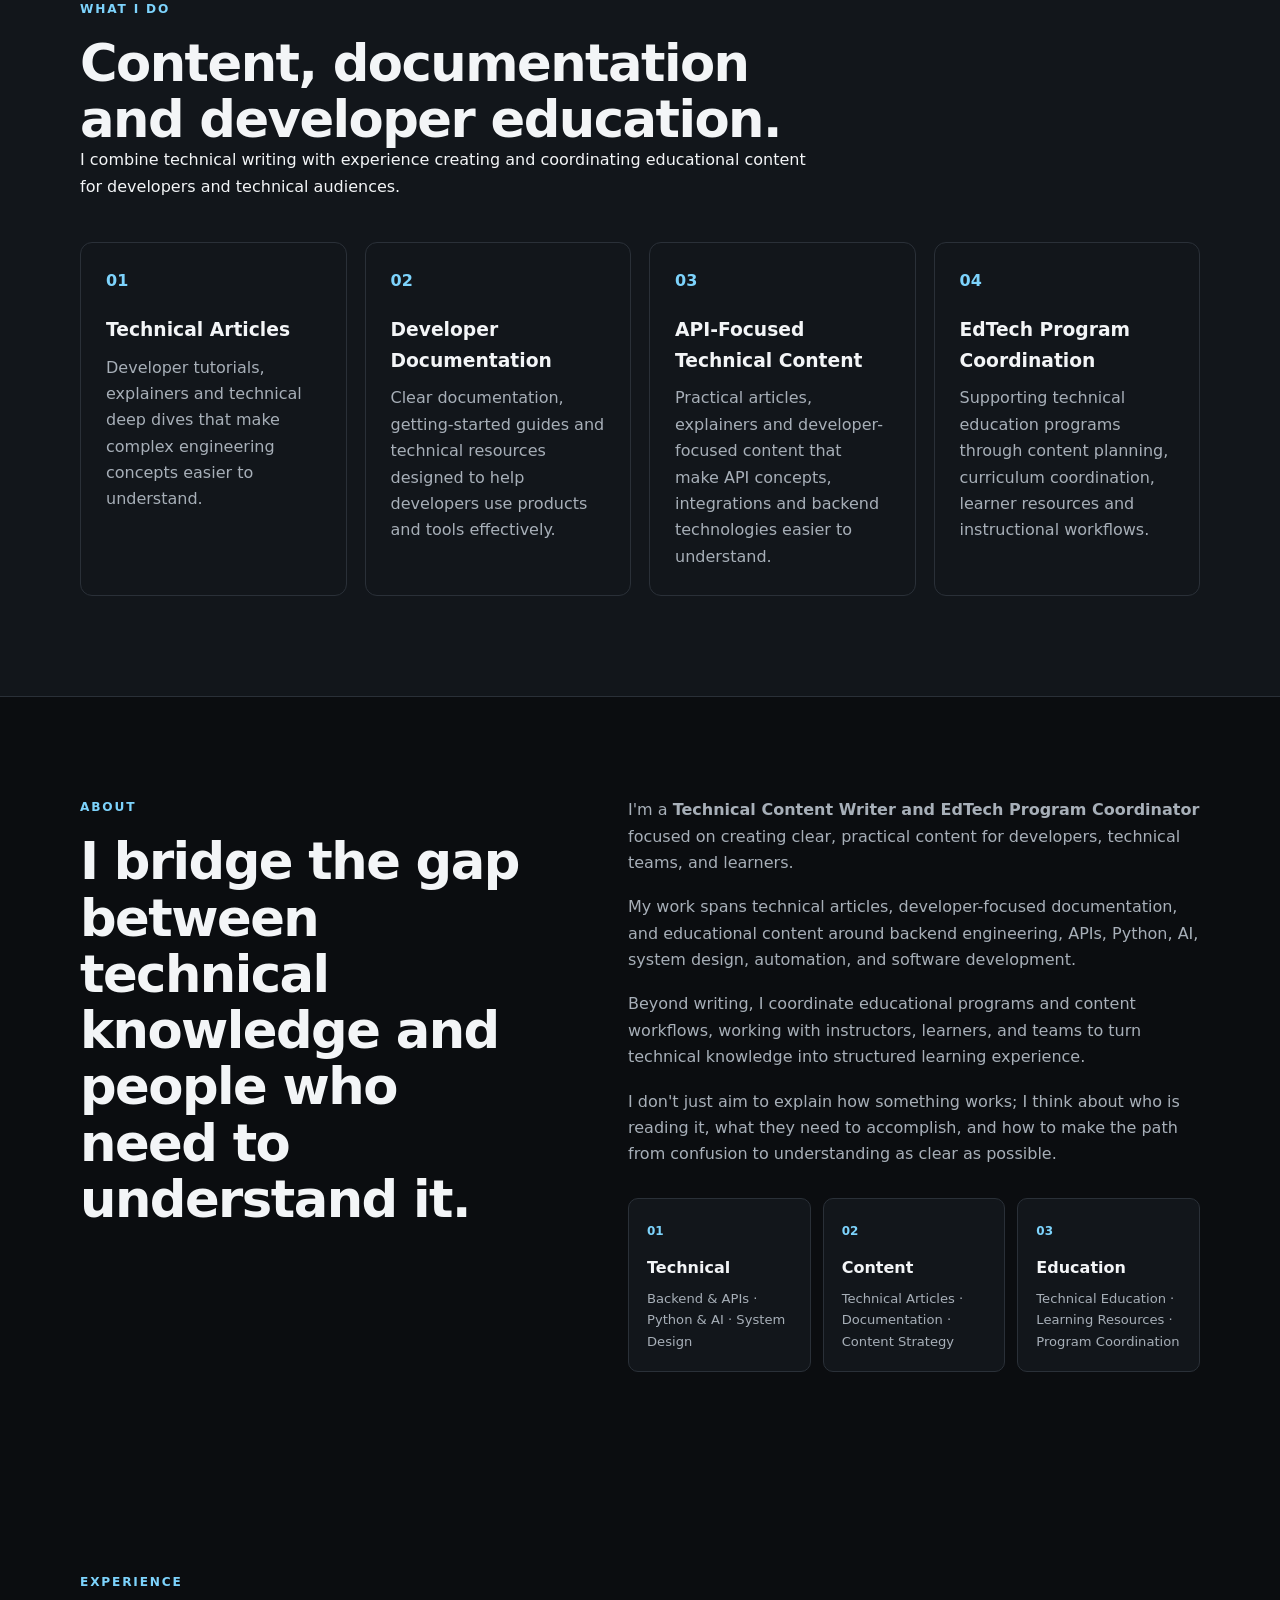
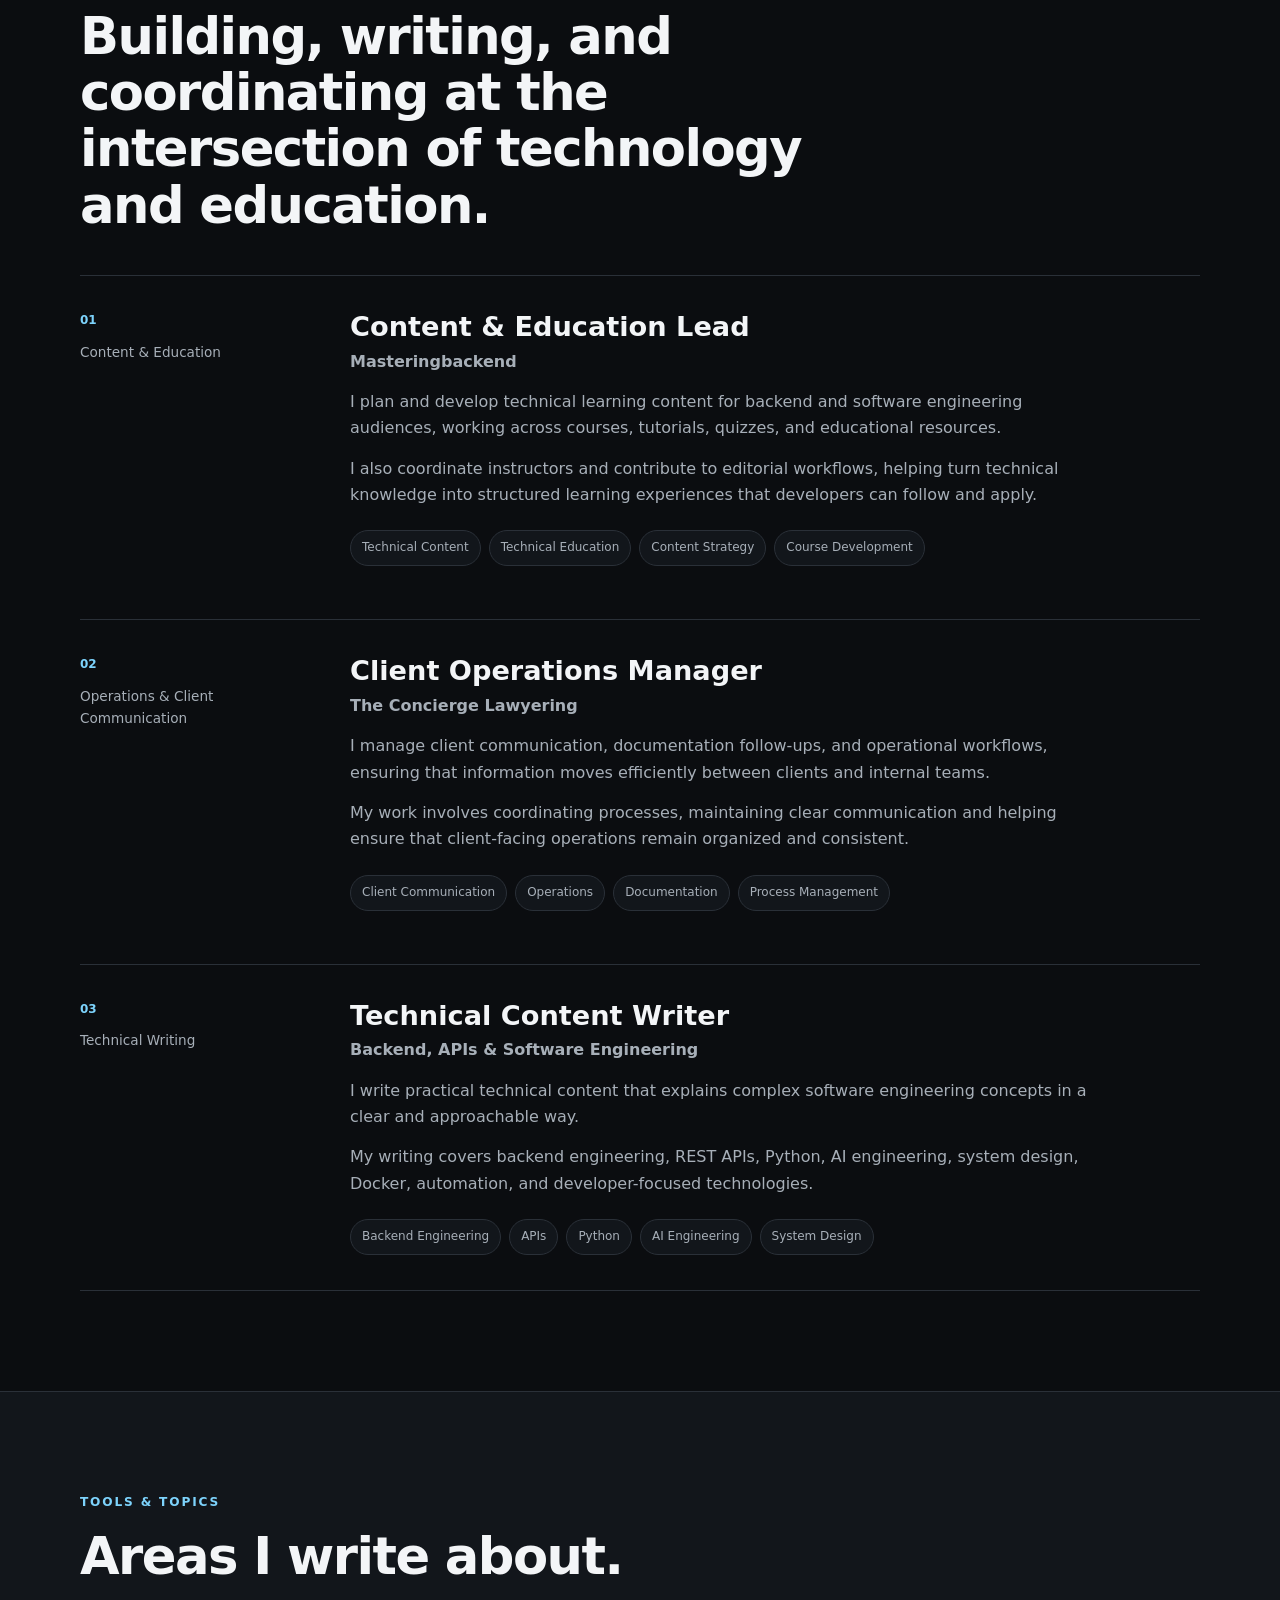
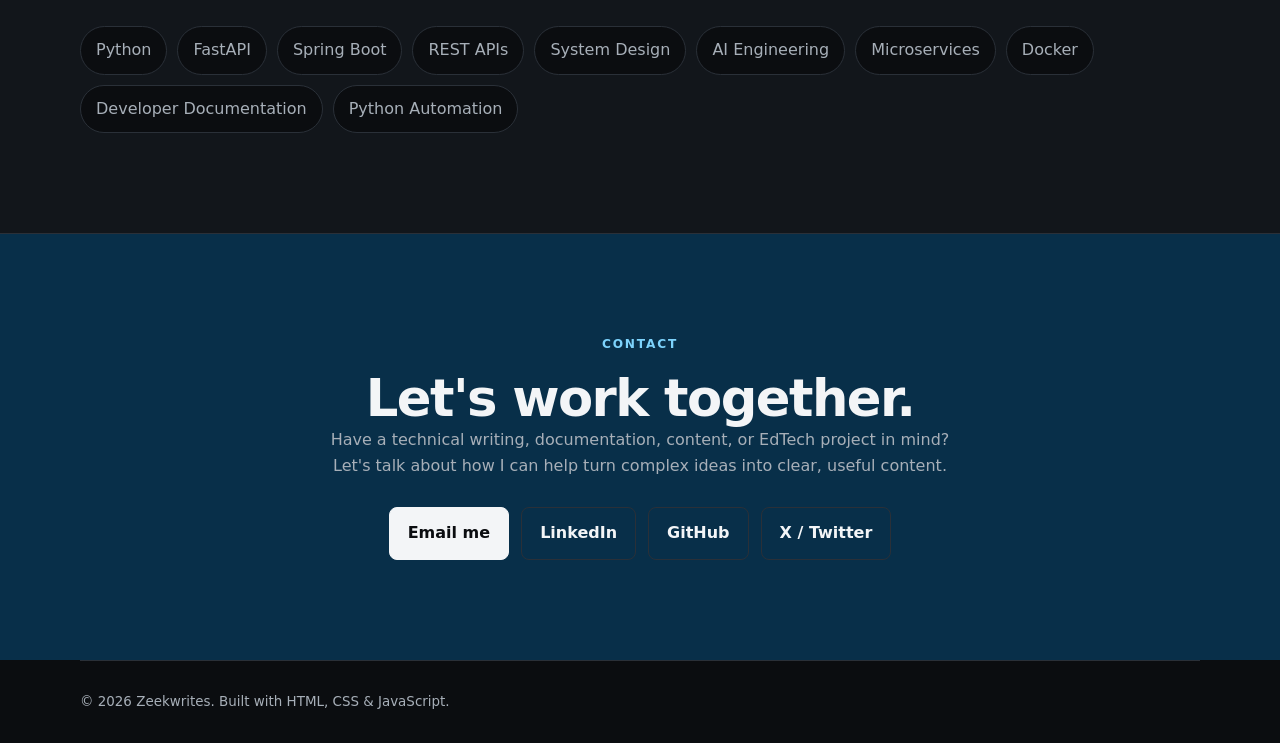
==== commit c7d9d63f: "Update index.html Refine About section content" ====
--- a/index.html
+++ b/index.html
@@ -326,11 +326,10 @@
       and learners.
     </p>
 
-    <p>
-      My work spans technical articles, developer-focused documentation, and educational content around backend engineering, APIs, Python, AI, system design, automation, and software development. 
-      AI engineering, system design, automation, Docker, and microservices.
-      I've published technical articles covering everything from Python automation
-      and Docker to AI services and backend architecture.
+      <p>
+      My work spans technical articles, developer-focused documentation, and
+      educational content around backend engineering, APIs, Python, AI, system
+      design, automation, and software development.
     </p>
 
     <p>
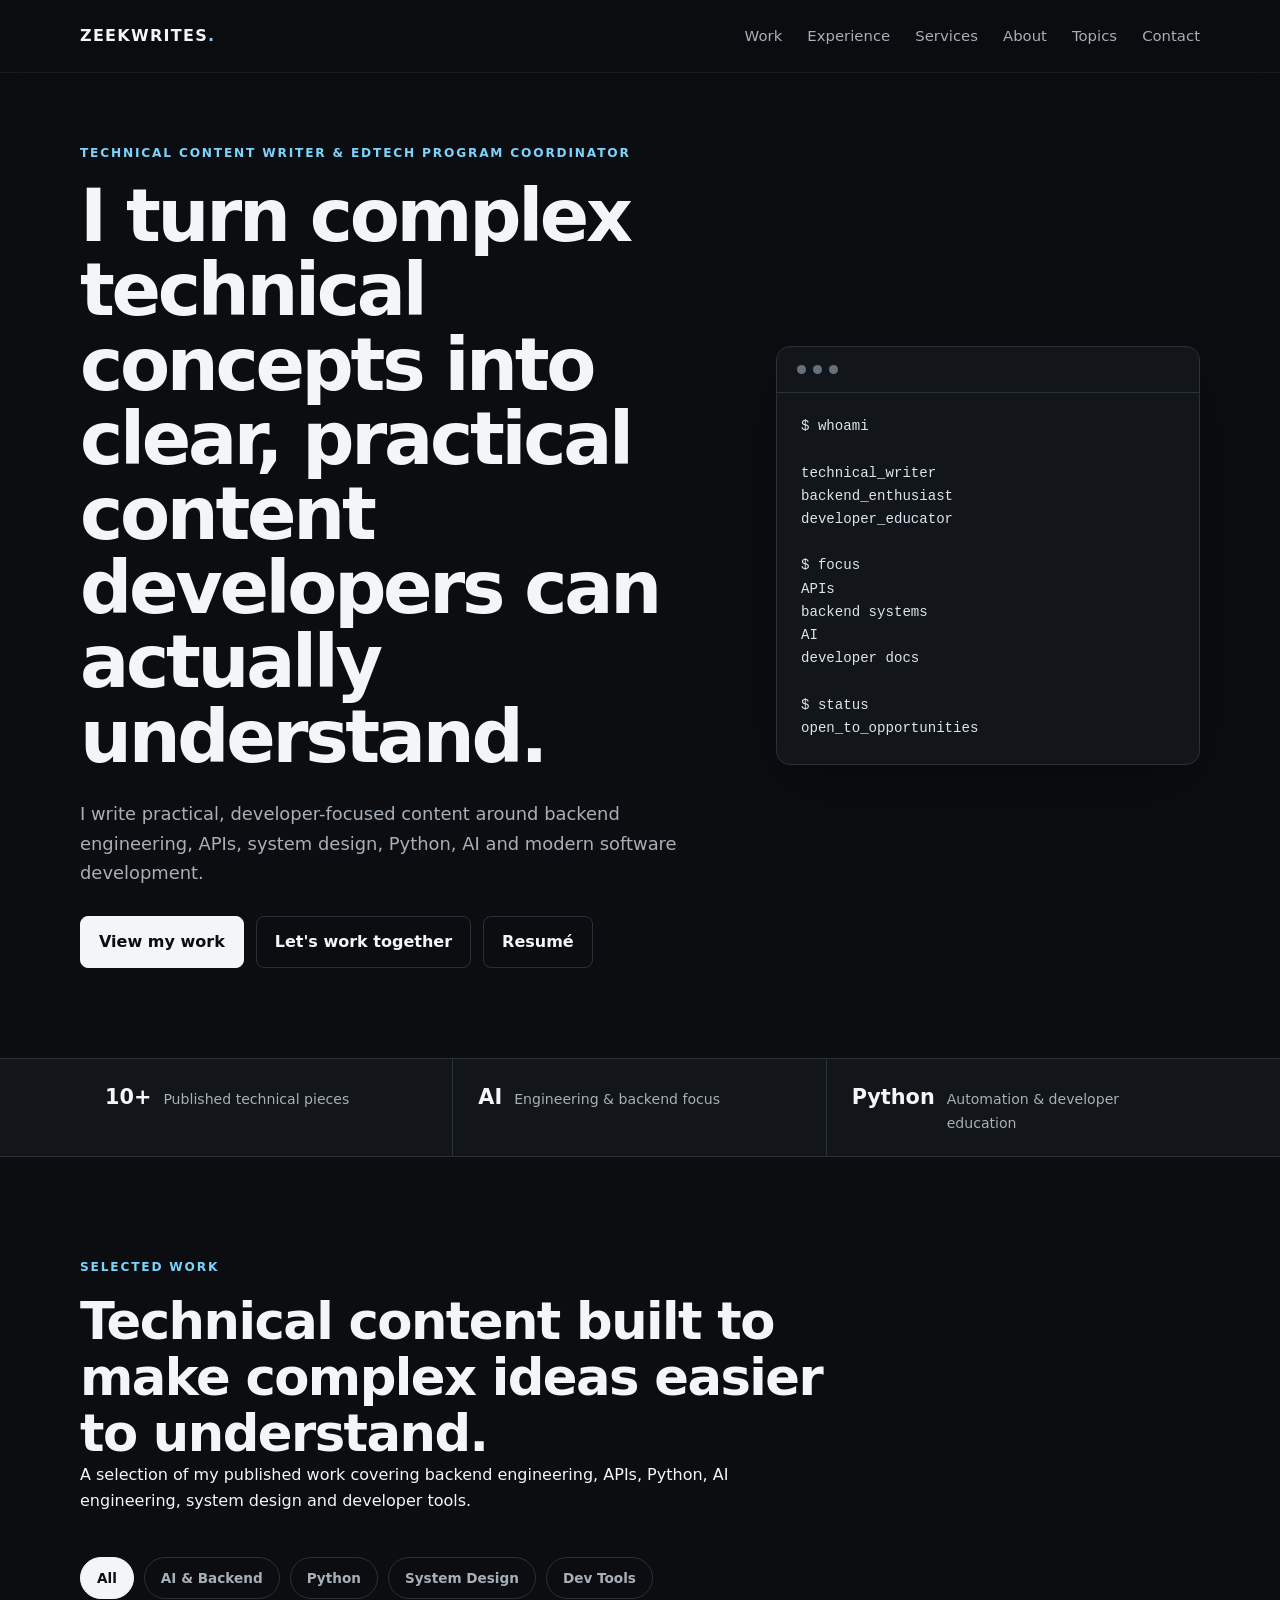
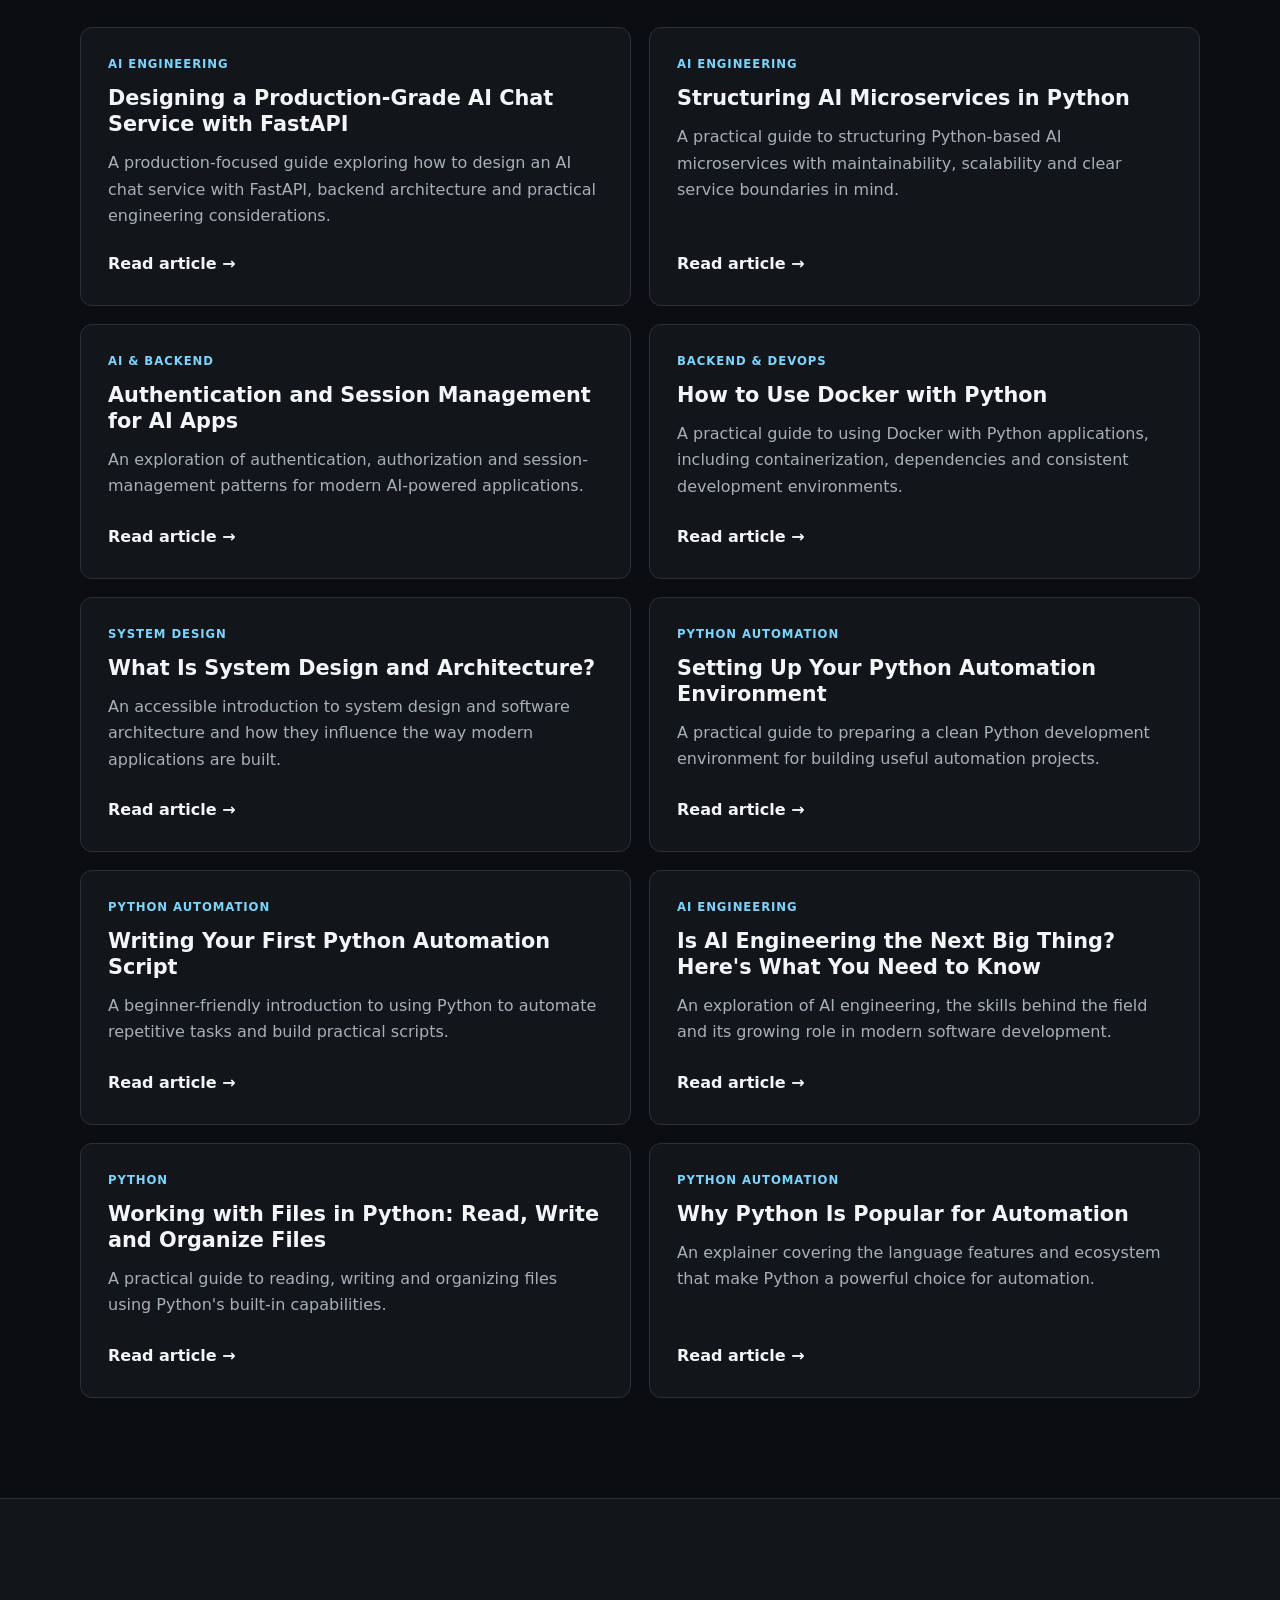
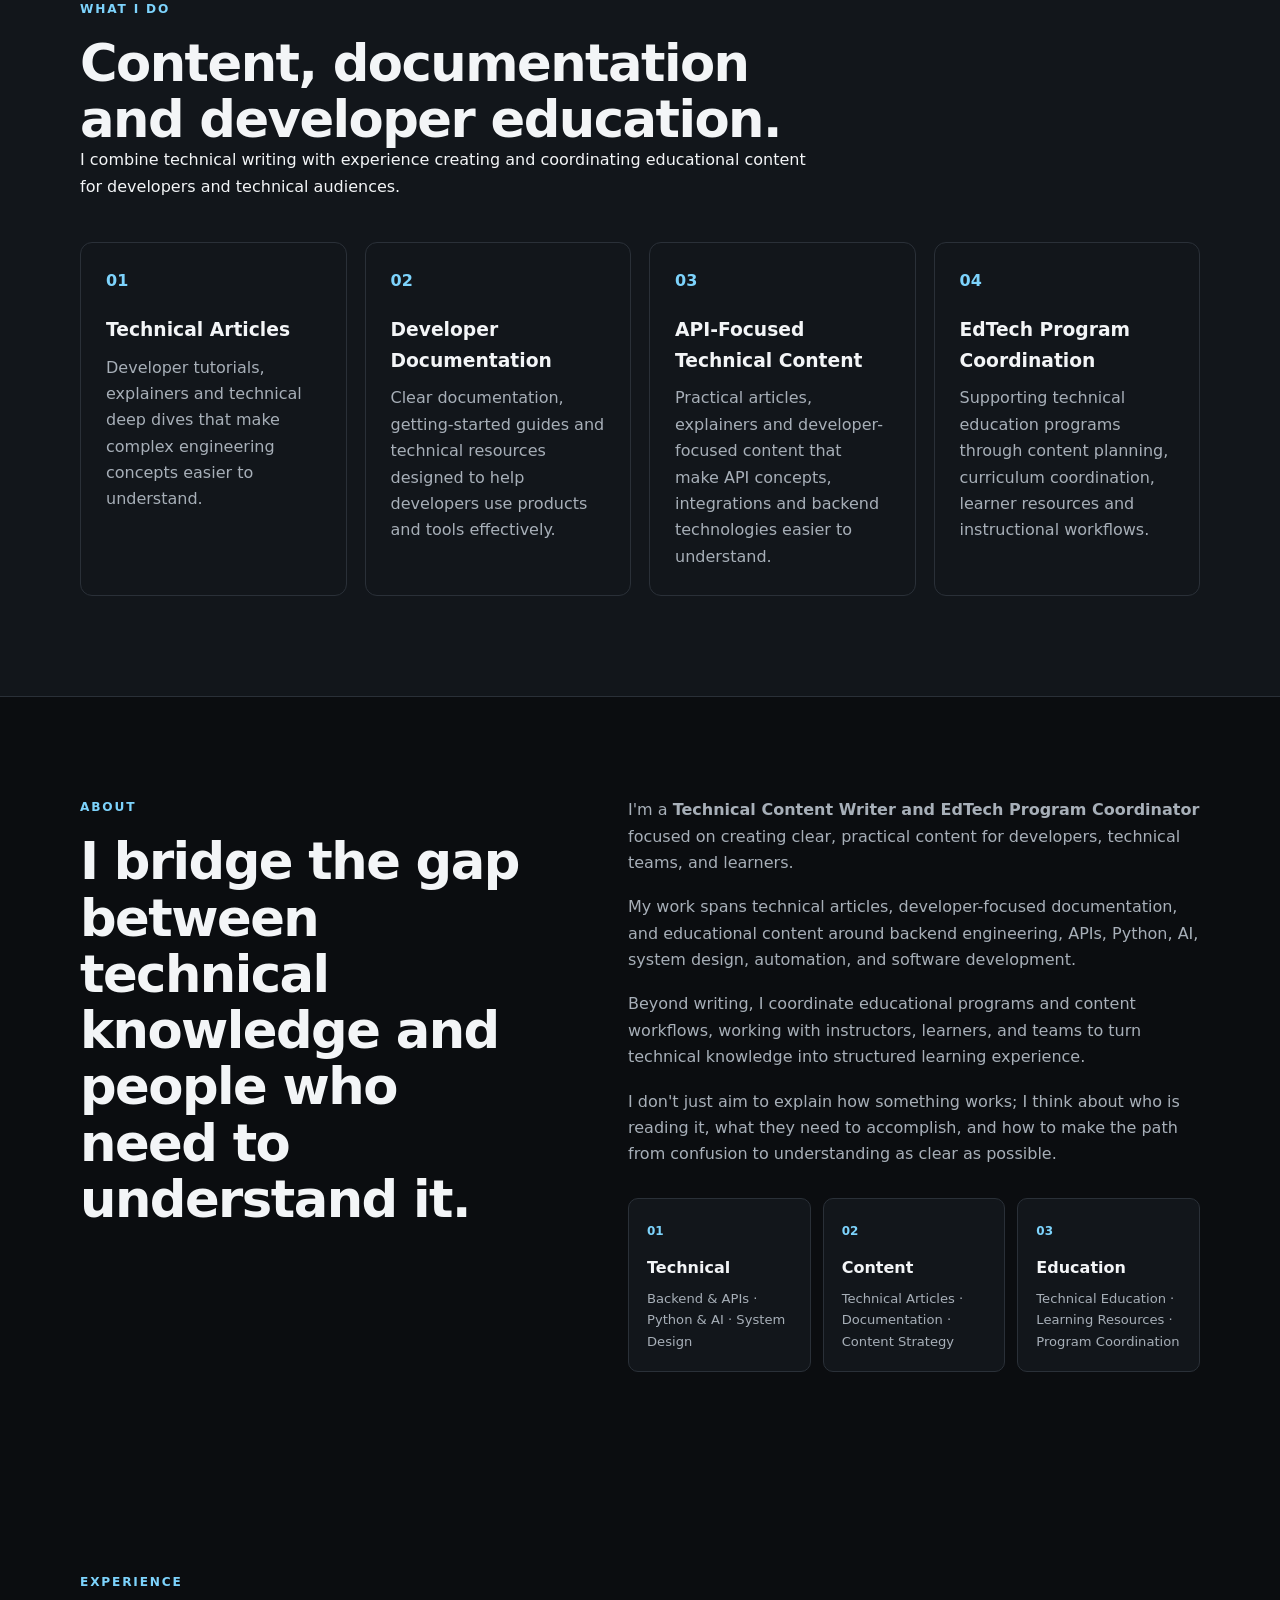
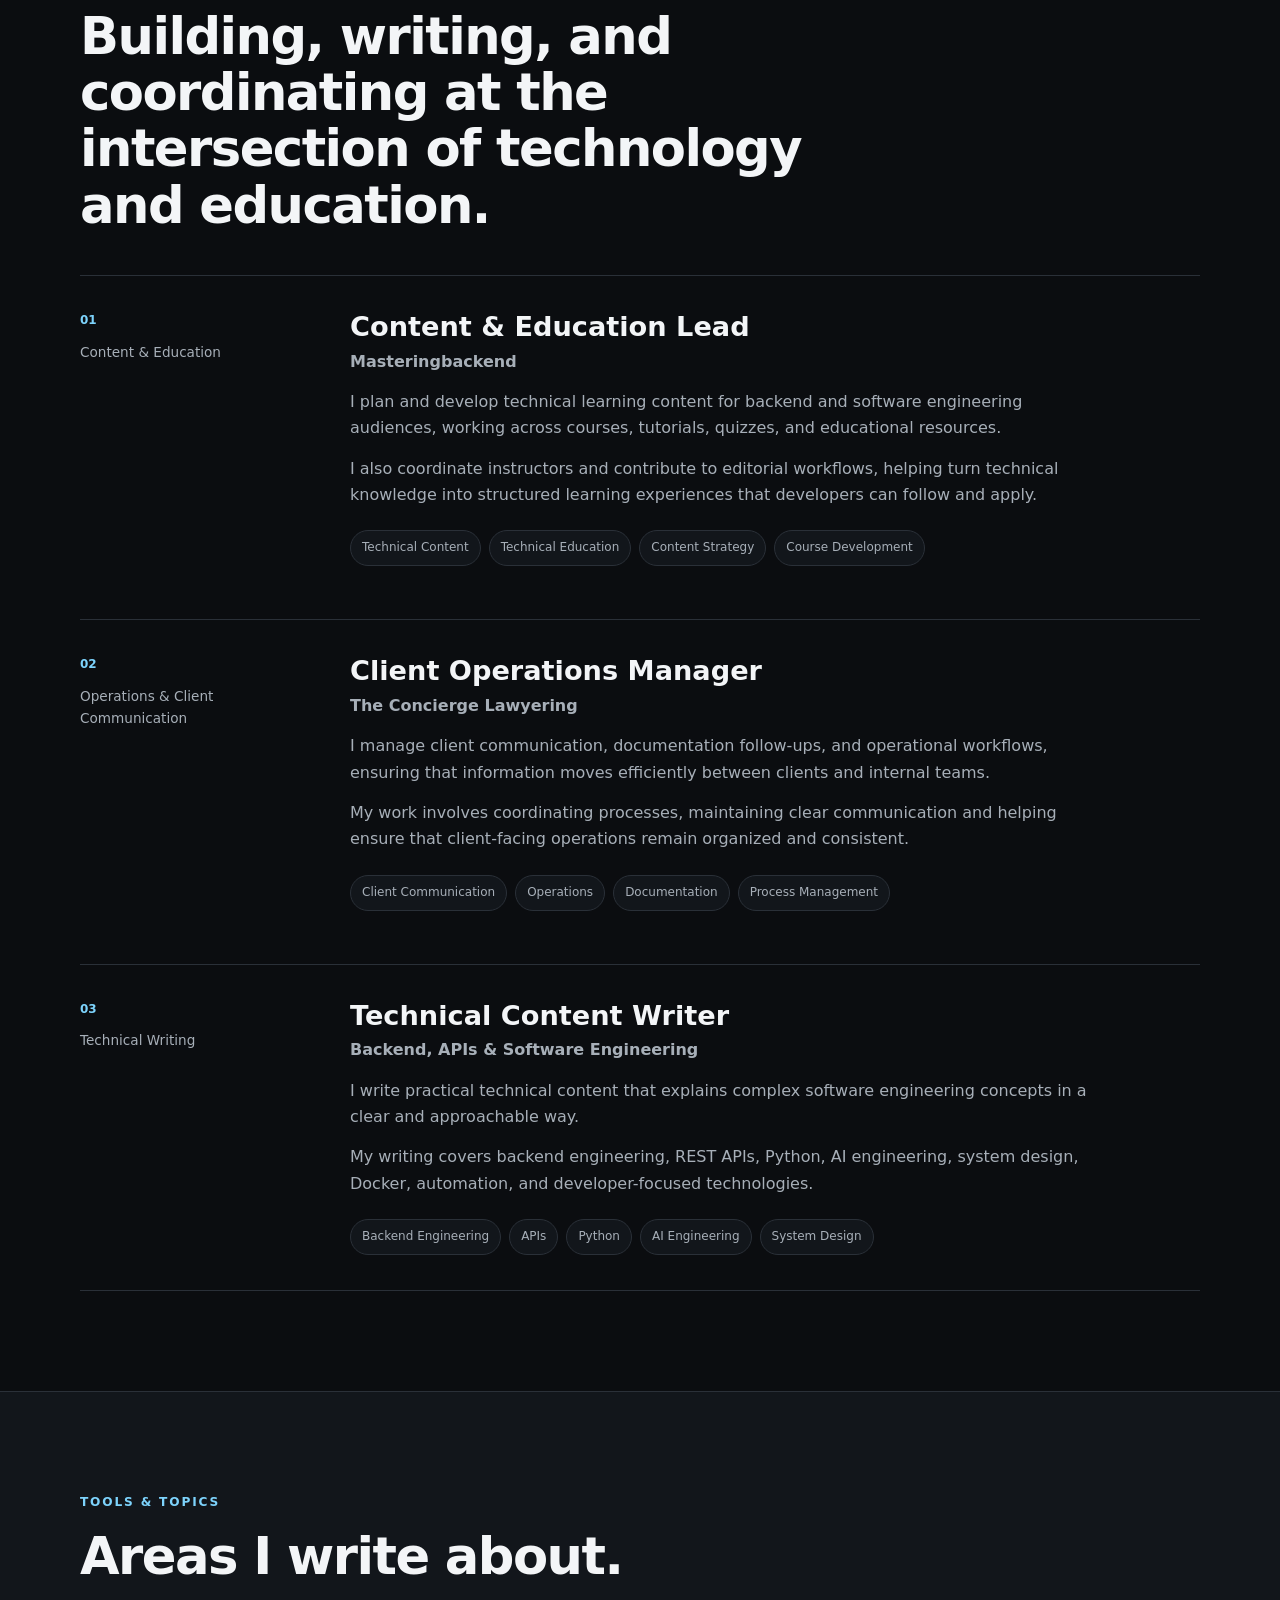
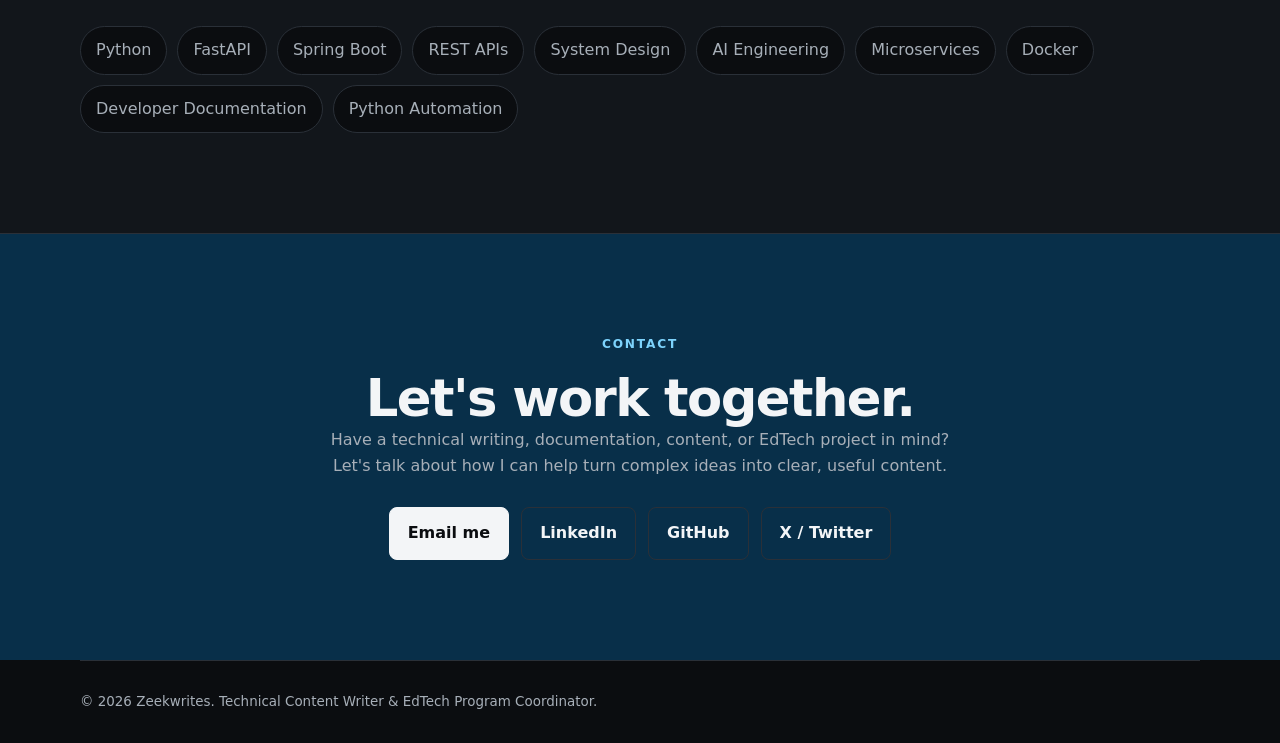
==== commit 6ff229f4: "Update index.html Refine portfolio footer branding" ====
--- a/index.html
+++ b/index.html
@@ -527,7 +527,7 @@
 </main>
 
 <footer class="footer container">
-<p>© <span id="year"></span> Zeekwrites. Built with HTML, CSS & JavaScript.</p>
+<p>© <span id="year"></span> Zeekwrites. Technical Content Writer & EdTech Program Coordinator.</p>
 </footer>
 <script src="script.js"></script>
 </body>
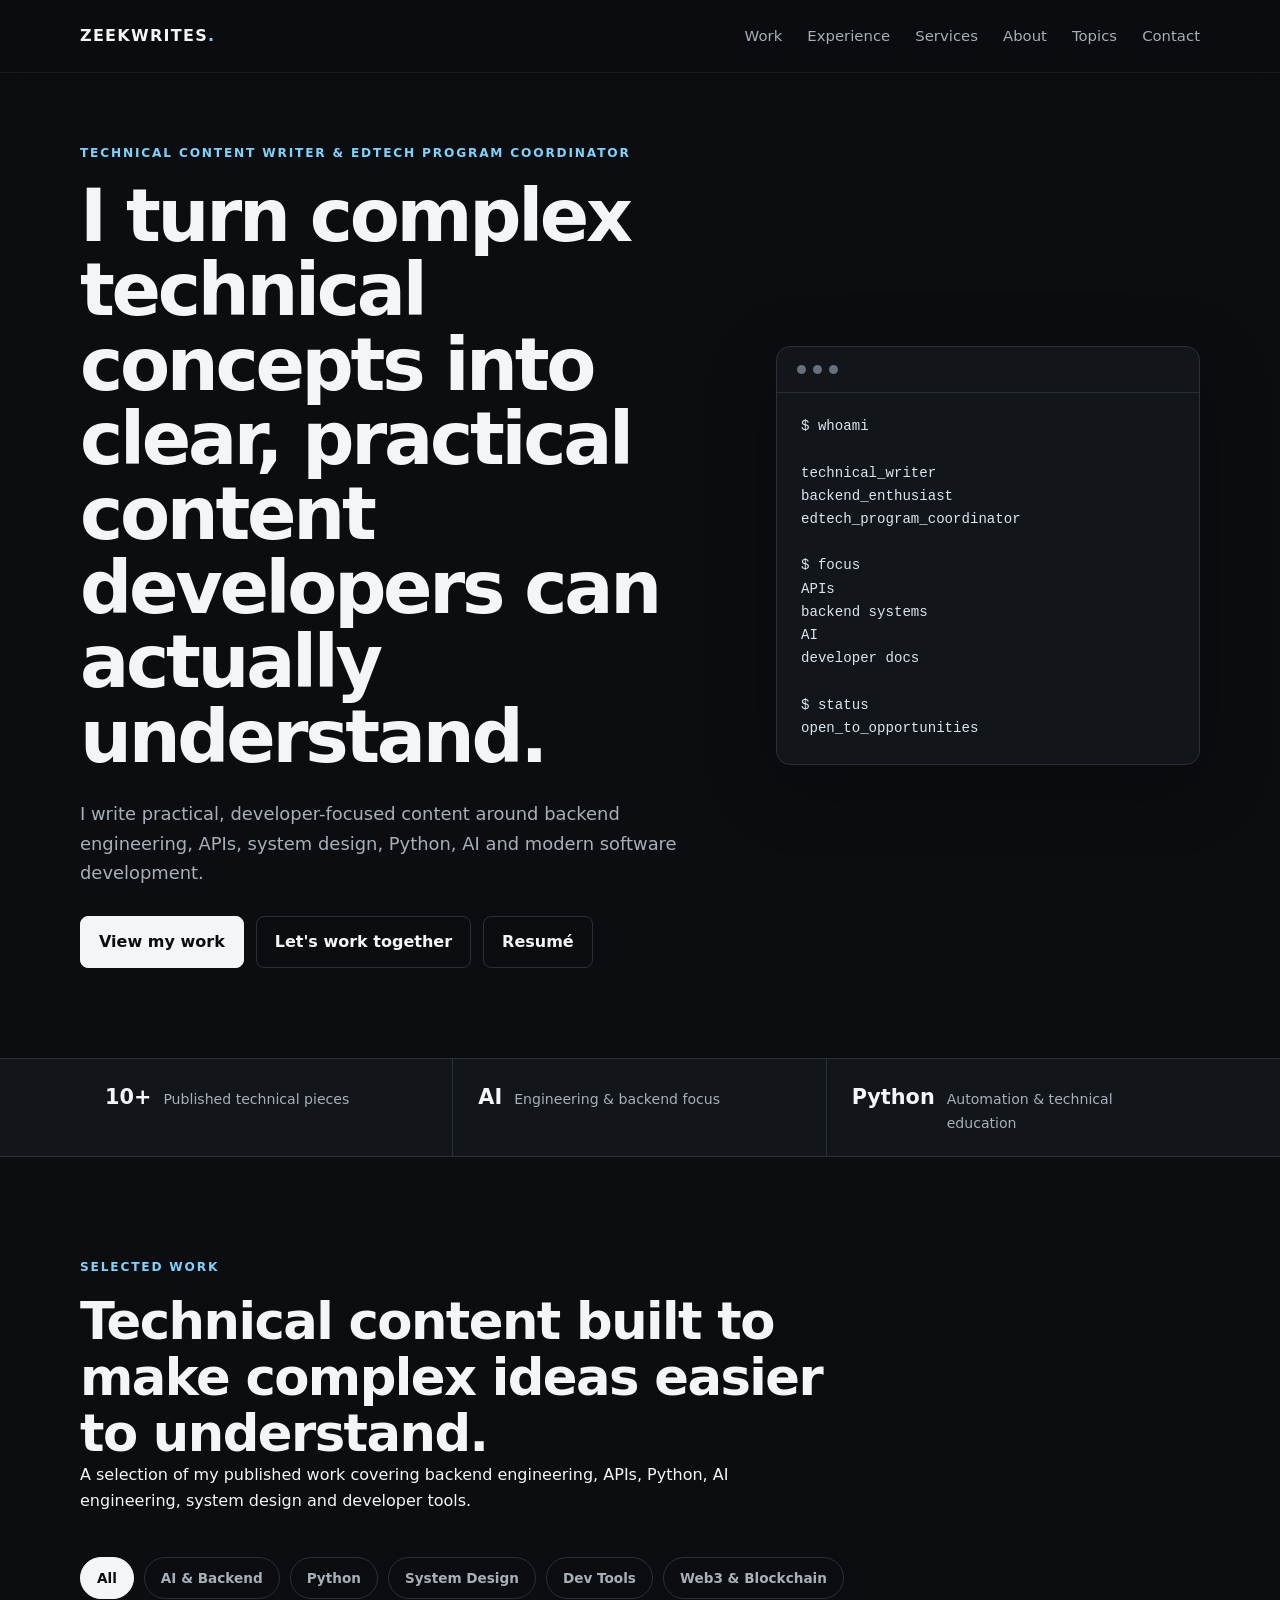
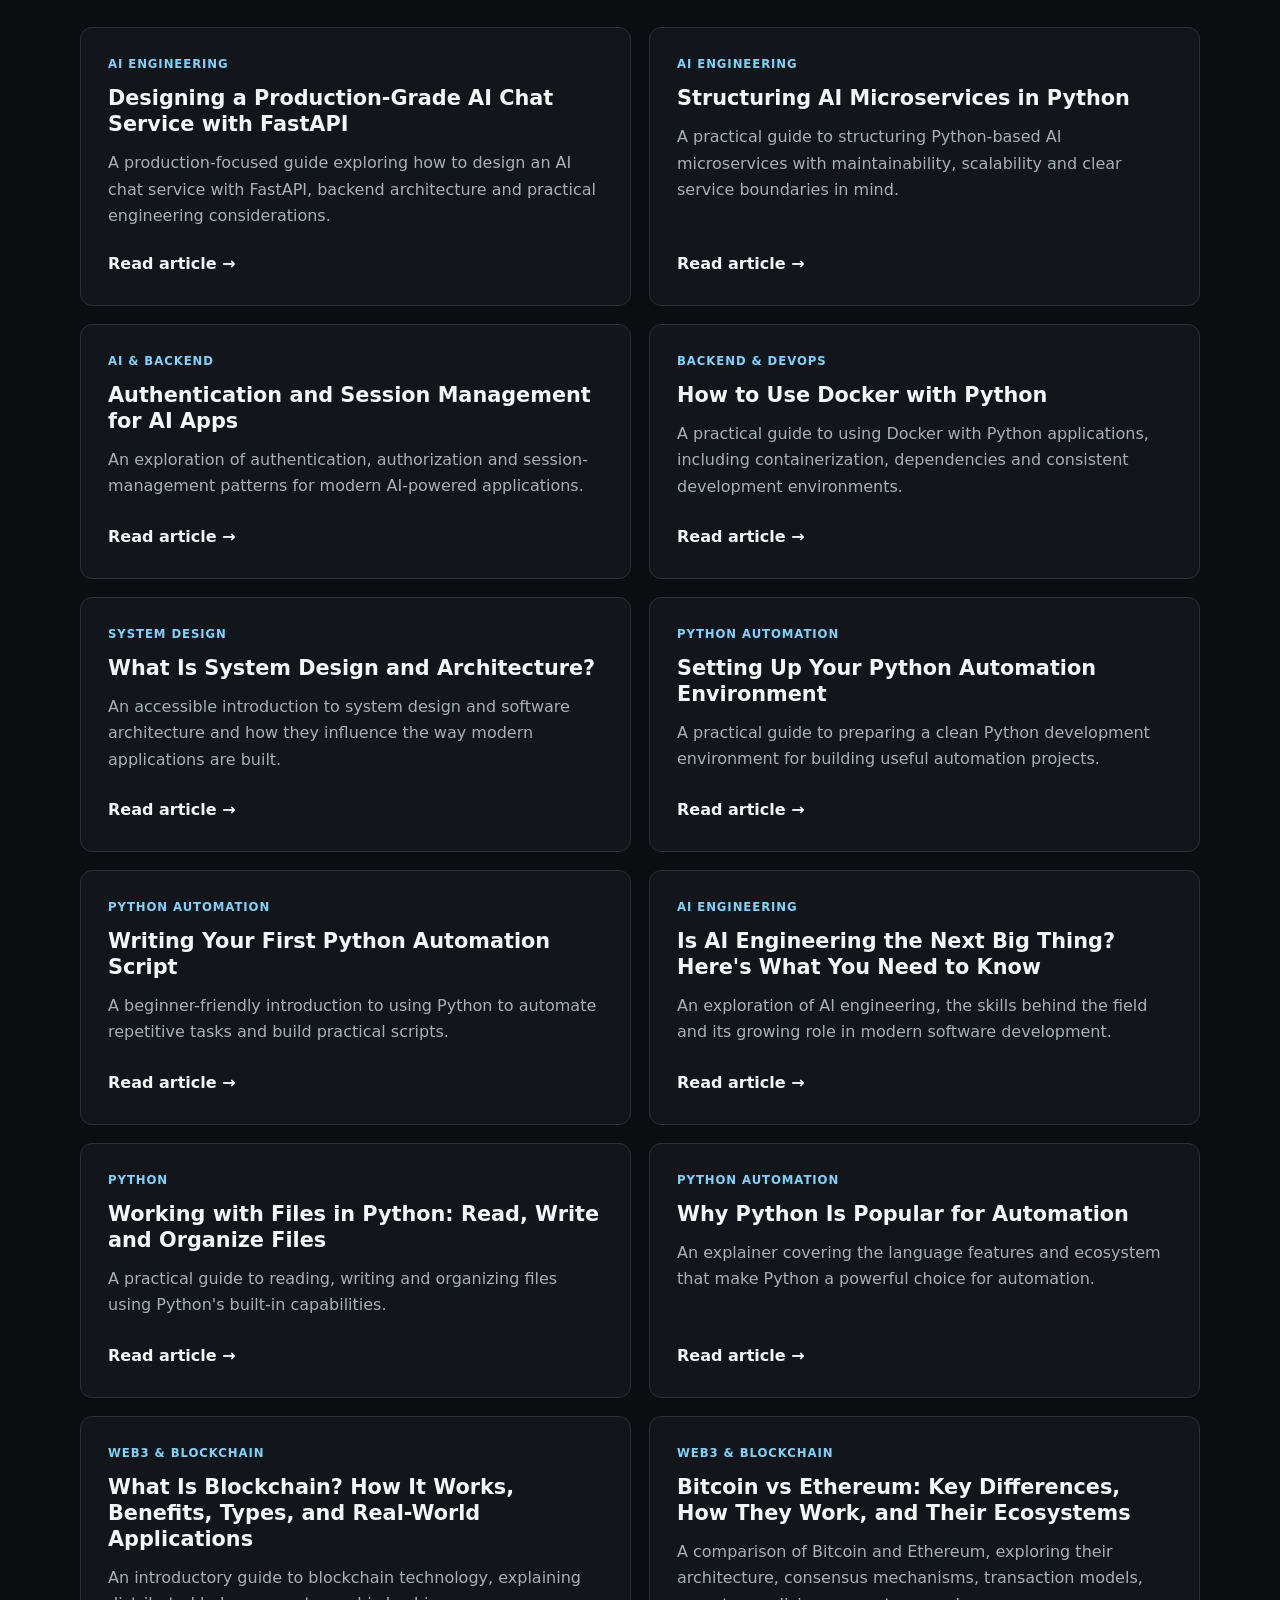
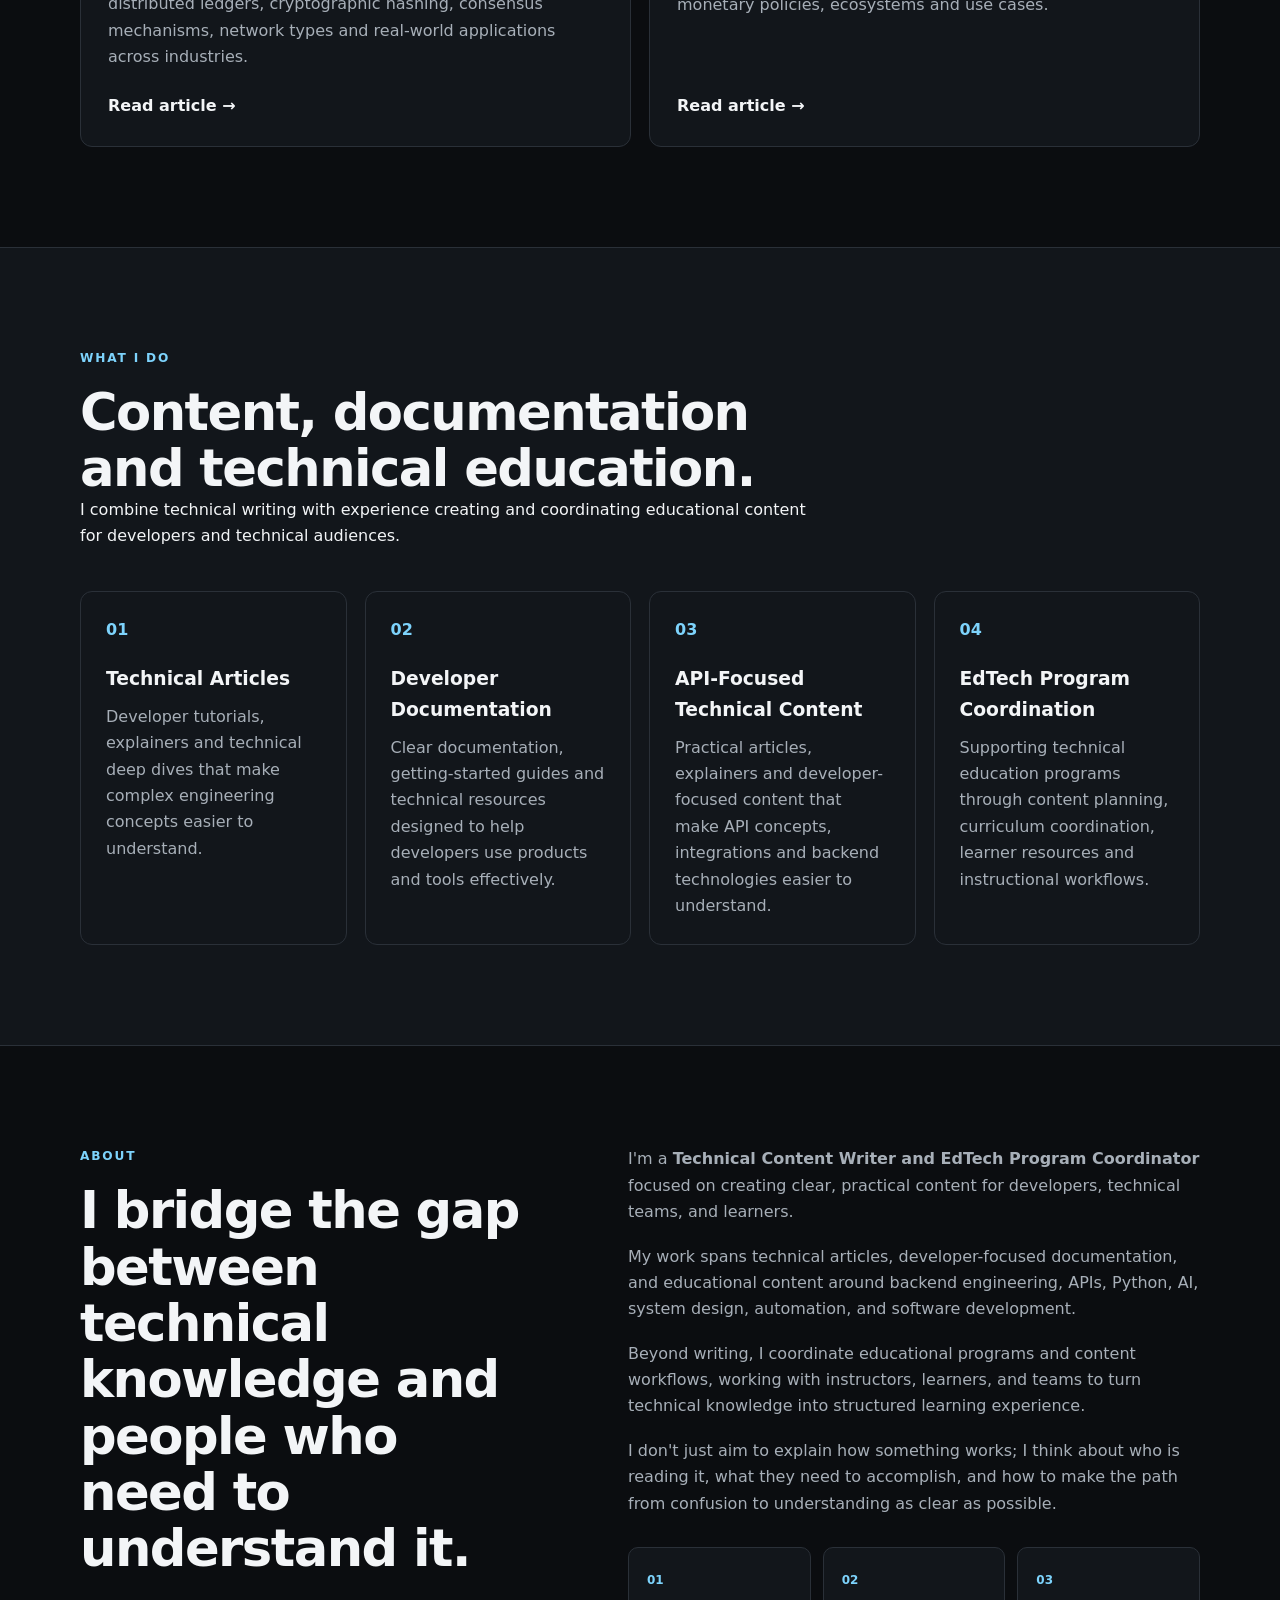
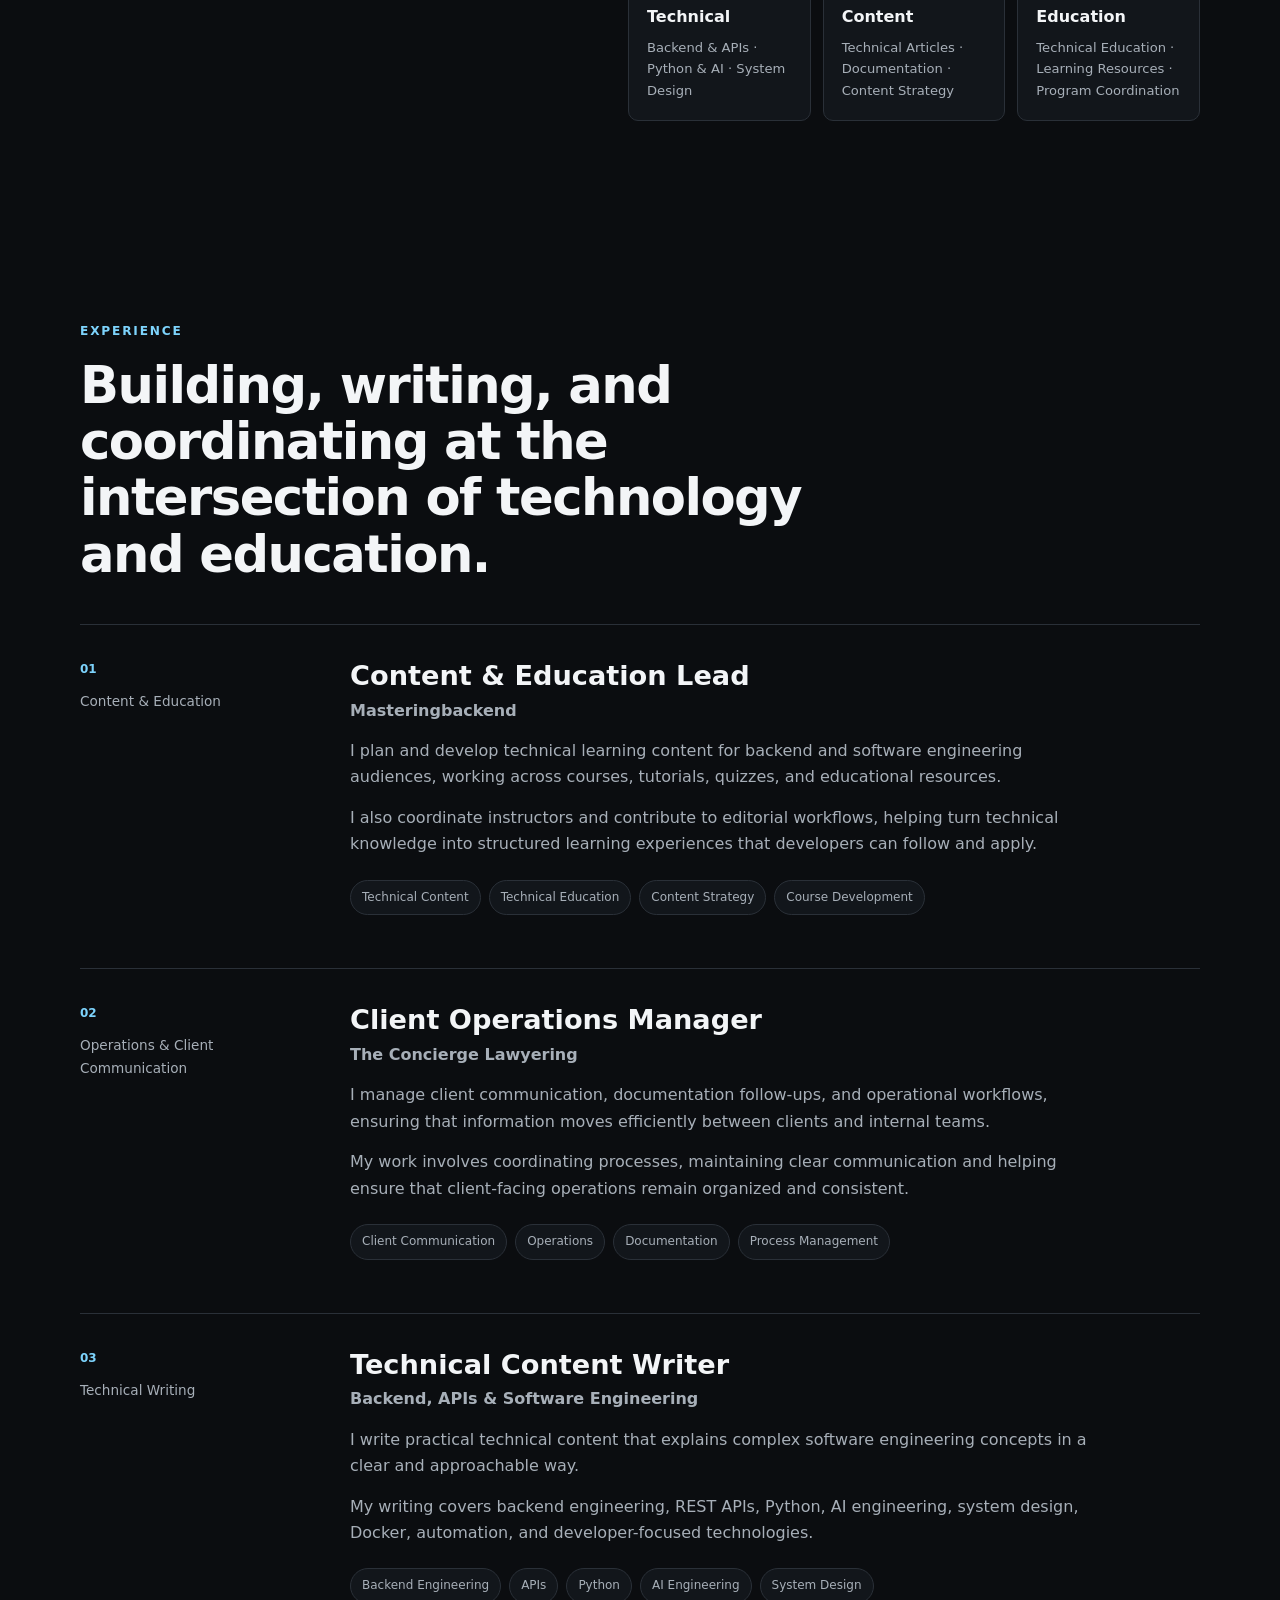
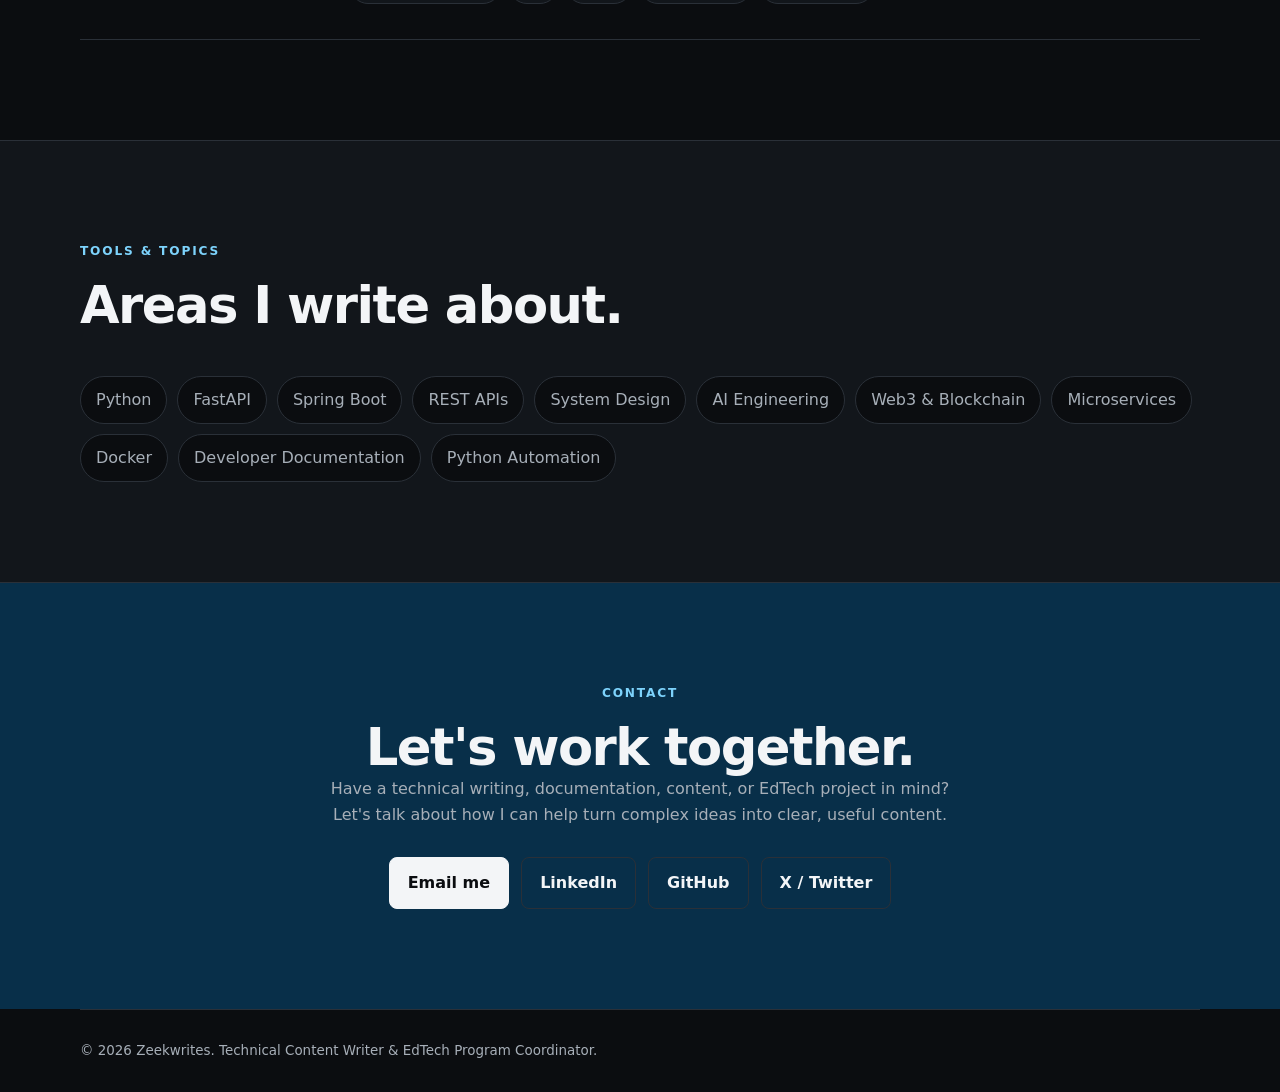
==== commit 229d5e85: "Rename homepage file to index.html" ====
--- a/index.html
+++ b/index.html
@@ -41,7 +41,7 @@
 
 technical_writer
 backend_enthusiast
-developer_educator
+edtech_program_coordinator
 
 $ focus
 APIs
@@ -58,7 +58,7 @@
 <div class="container proof-inner">
 <div><strong>10+</strong><span>Published technical pieces</span></div>
 <div><strong>AI</strong><span>Engineering & backend focus</span></div>
-<div><strong>Python</strong><span>Automation & developer education</span></div>
+<div><strong>Python</strong><span>Automation & technical education</span></div>
 </div>
 </section>
 
@@ -78,6 +78,7 @@
 <button class="filter-button" data-filter="python">Python</button>
 <button class="filter-button" data-filter="system">System Design</button>
 <button class="filter-button" data-filter="tools">Dev Tools</button>
+<button class="filter-button" data-filter="web3">Web3 &amp; Blockchain</button>
 </div>
   
   <div class="work-grid">
@@ -252,6 +253,27 @@
       </a>
     </article>
 
+    <article class="work-card" data-category="web3">
+      <span class="tag">Web3 &amp; Blockchain</span>
+      <h3>What Is Blockchain? How It Works, Benefits, Types, and Real-World Applications</h3>
+      <p>
+        An introductory guide to blockchain technology, explaining distributed ledgers,
+        cryptographic hashing, consensus mechanisms, network types and real-world
+        applications across industries.
+      </p>
+      <a href="blockchain.html" class="text-link">Read article →</a>
+    </article>
+
+    <article class="work-card" data-category="web3">
+      <span class="tag">Web3 &amp; Blockchain</span>
+      <h3>Bitcoin vs Ethereum: Key Differences, How They Work, and Their Ecosystems</h3>
+      <p>
+        A comparison of Bitcoin and Ethereum, exploring their architecture, consensus
+        mechanisms, transaction models, monetary policies, ecosystems and use cases.
+      </p>
+      <a href="bitcoin-vs-ethereum.html" class="text-link">Read article →</a>
+    </article>
+
   </div>
 </section>
 
@@ -260,7 +282,7 @@
 
     <div class="section-heading">
       <p class="eyebrow">WHAT I DO</p>
-      <h2>Content, documentation and developer education.</h2>
+      <h2>Content, documentation and technical education.</h2>
       <p class="section-intro">
         I combine technical writing with experience creating and coordinating
         educational content for developers and technical audiences.
@@ -480,7 +502,7 @@
 <div class="container">
 <div class="section-heading"><p class="eyebrow">TOOLS & TOPICS</p><h2>Areas I write about.</h2></div>
 <div class="topic-list">
-<span>Python</span><span>FastAPI</span><span>Spring Boot</span><span>REST APIs</span><span>System Design</span><span>AI Engineering</span><span>Microservices</span><span>Docker</span><span>Developer Documentation</span><span>Python Automation</span>
+<span>Python</span><span>FastAPI</span><span>Spring Boot</span><span>REST APIs</span><span>System Design</span><span>AI Engineering</span><span>Web3 &amp; Blockchain</span><span>Microservices</span><span>Docker</span><span>Developer Documentation</span><span>Python Automation</span>
 </div>
 </div>
 </section>
--- a/style.css
+++ b/style.css
@@ -172,3 +172,118 @@
 .work-card.hidden{
 display:none
 }
+
+
+/* Long-form article pages */
+.article-shell {
+  width: min(calc(100% - 40px), 860px);
+  margin: 0 auto;
+  padding: 58px 0 100px;
+}
+.article-back {
+  display: inline-flex;
+  color: var(--accent);
+  font-weight: 750;
+  margin-bottom: 34px;
+}
+.article-back:hover { color: var(--text); }
+.article-header {
+  padding-bottom: 34px;
+  margin-bottom: 38px;
+  border-bottom: 1px solid var(--line);
+}
+.article-kicker {
+  color: var(--accent);
+  font-size: .76rem;
+  font-weight: 800;
+  letter-spacing: .15em;
+  text-transform: uppercase;
+  margin-bottom: 15px;
+}
+.article-header h1 {
+  font-size: clamp(2.1rem, 5vw, 3.6rem);
+  line-height: 1.12;
+  letter-spacing: -.04em;
+  margin-bottom: 22px;
+}
+.article-deck {
+  color: var(--muted);
+  font-size: 1.12rem;
+  max-width: 760px;
+}
+.article-byline {
+  color: var(--muted);
+  font-size: .9rem;
+  margin-top: 24px;
+}
+.article-content { color: #e5e9ed; }
+.article-content h2 {
+  font-size: clamp(1.55rem, 3.5vw, 2.15rem);
+  line-height: 1.2;
+  letter-spacing: -.025em;
+  margin: 48px 0 17px;
+  color: var(--text);
+}
+.article-content h3 {
+  font-size: 1.25rem;
+  line-height: 1.3;
+  margin: 30px 0 12px;
+  color: var(--text);
+}
+.article-content p { margin: 0 0 18px; }
+.article-content ul, .article-content ol {
+  margin: 0 0 22px 25px;
+  padding-left: 8px;
+}
+.article-content li { margin: 7px 0; padding-left: 4px; }
+.article-content strong { color: #fff; }
+.article-content em { color: #dce8f0; }
+.article-content a {
+  color: var(--accent);
+  text-decoration: underline;
+  text-underline-offset: 3px;
+  overflow-wrap: anywhere;
+}
+.article-table-wrap {
+  overflow-x: auto;
+  margin: 22px 0 28px;
+  border: 1px solid var(--line);
+  border-radius: 10px;
+}
+.article-content table {
+  width: 100%;
+  border-collapse: collapse;
+  min-width: 560px;
+  font-size: .92rem;
+}
+.article-content th, .article-content td {
+  text-align: left;
+  vertical-align: top;
+  padding: 13px 15px;
+  border-bottom: 1px solid var(--line);
+}
+.article-content th {
+  background: var(--surface);
+  color: var(--text);
+  font-weight: 800;
+}
+.article-content tr:last-child td { border-bottom: 0; }
+.article-content blockquote {
+  border-left: 3px solid var(--accent);
+  padding: 4px 0 4px 18px;
+  margin: 24px 0;
+  color: var(--muted);
+}
+.article-footer {
+  border-top: 1px solid var(--line);
+  margin-top: 54px;
+  padding-top: 25px;
+  color: var(--muted);
+}
+.article-footer strong { color: var(--text); }
+.article-footer a { color: var(--accent); }
+@media(max-width:600px) {
+  .article-shell { padding-top: 36px; }
+  .article-content h2 { margin-top: 38px; }
+  .article-content table { font-size: .84rem; }
+}
